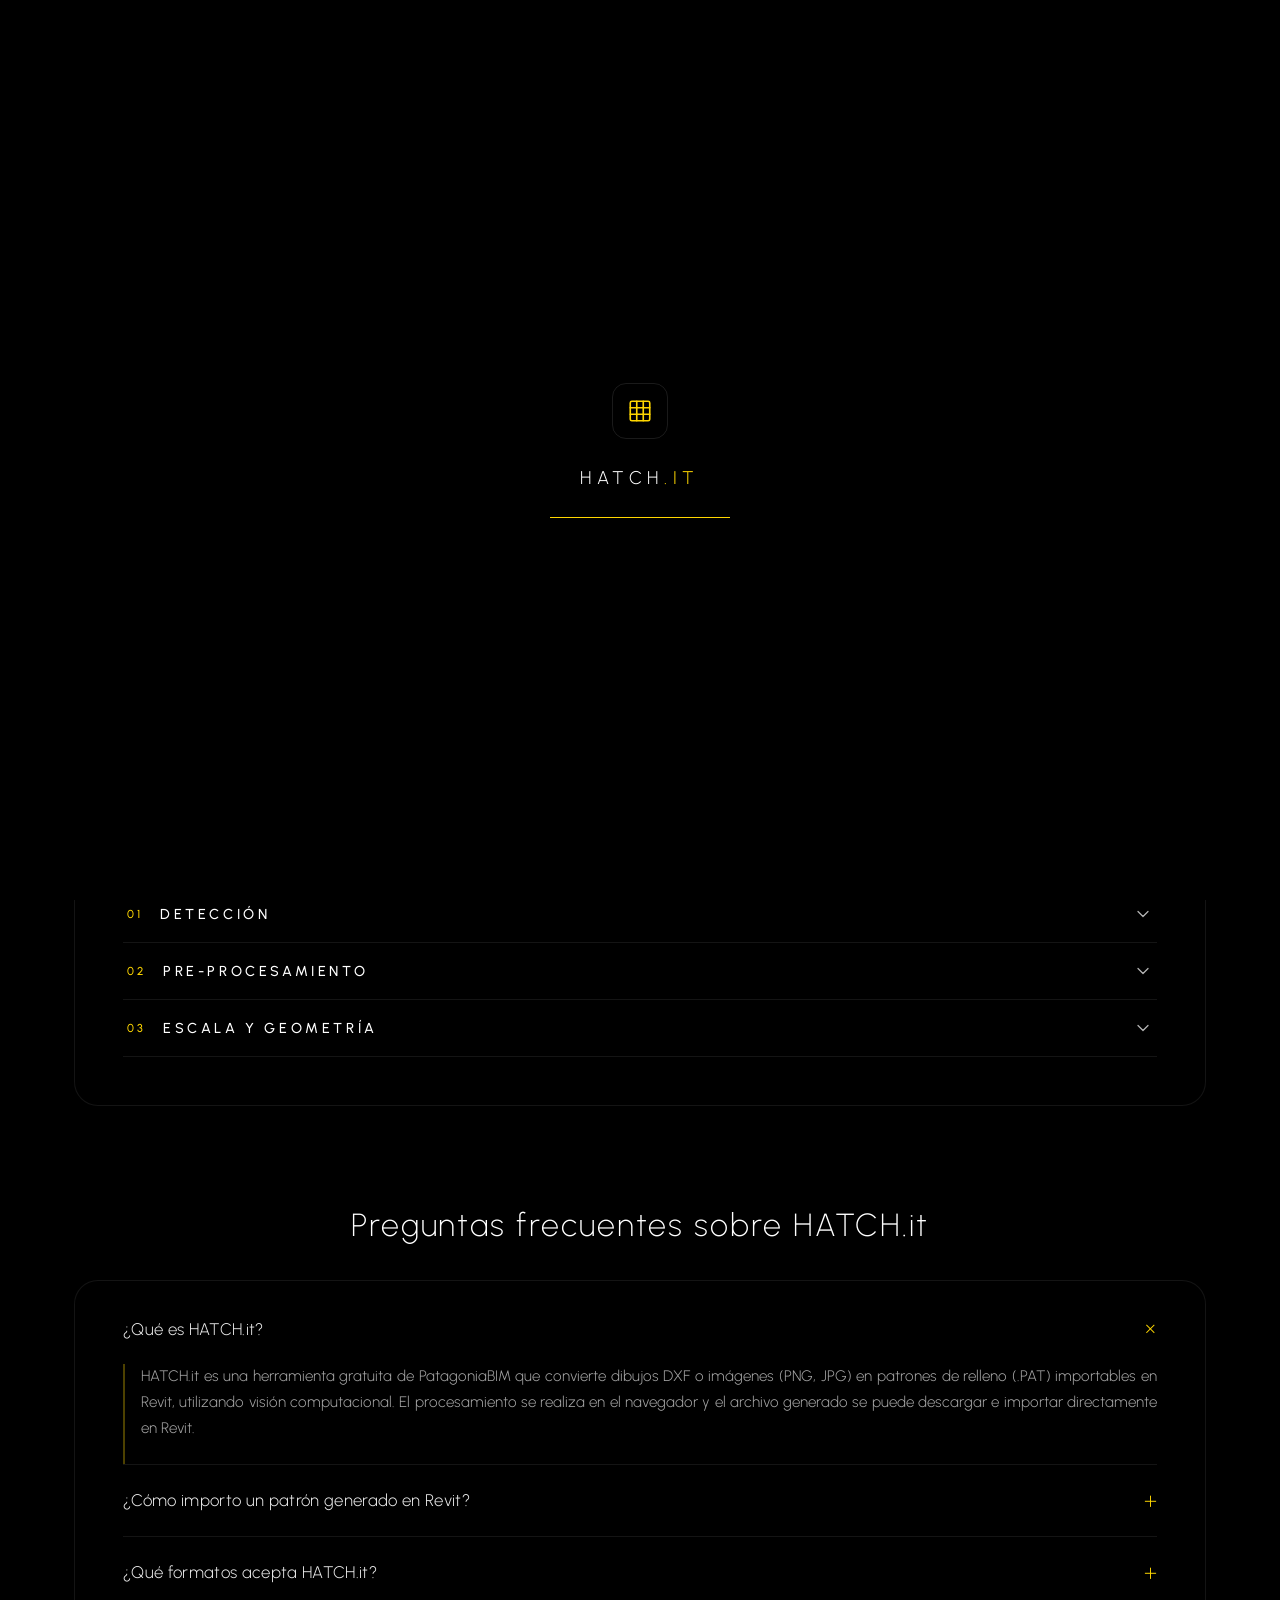
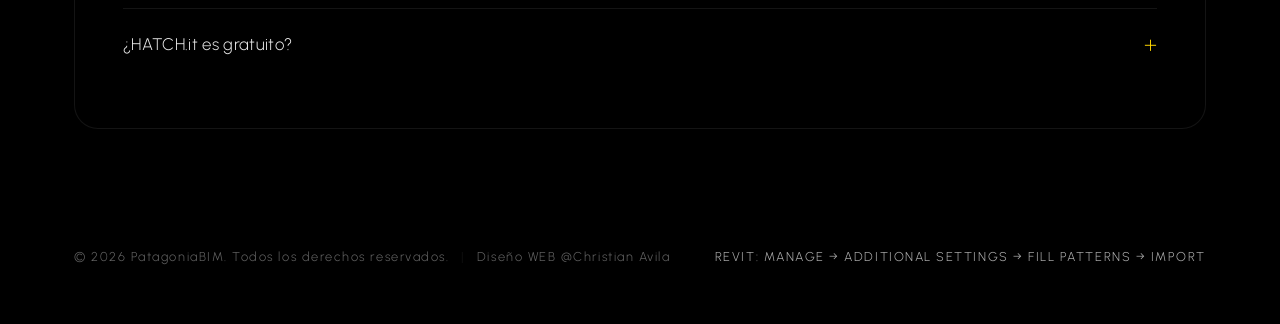
==== HatchCraftAI/web/index.html @ 04c30a89 "feat(web): restore initial black loader mask and add header close button to patagoniabim.cl" ====
<!DOCTYPE html>
<html lang="es">
<head>
    <meta charset="UTF-8">
    <meta name="viewport" content="width=device-width, initial-scale=1.0">
    <title>HATCH.it — Patrones de relleno para Revit</title>
    <meta name="description" content="Convierte imágenes y DXF en patrones de relleno (.PAT) para Revit. HATCH.it by PatagoniaBIM.">
    <link rel="canonical" href="https://hatch.patagoniabim.cl/">
    <meta name="theme-color" content="#000000">
    <link rel="icon" type="image/svg+xml" href="favicon.svg">
    <meta property="og:type" content="website">
    <meta property="og:locale" content="es_CL">
    <meta property="og:site_name" content="PatagoniaBIM">
    <meta property="og:title" content="HATCH.it — Patrones de relleno para Revit">
    <meta property="og:description" content="Convierte imágenes y DXF en patrones de relleno (.PAT) para Revit. HATCH.it by PatagoniaBIM.">
    <meta property="og:url" content="https://hatch.patagoniabim.cl/">
    <meta property="og:image" content="https://www.patagoniabim.cl/og-image.png">
    <meta name="twitter:card" content="summary_large_image">
    <meta name="twitter:title" content="HATCH.it — Patrones de relleno para Revit">
    <meta name="twitter:description" content="Convierte imágenes y DXF en patrones de relleno (.PAT) para Revit. HATCH.it by PatagoniaBIM.">
    <meta name="twitter:image" content="https://www.patagoniabim.cl/og-image.png">
    <script type="application/ld+json">
    [
      {
        "@context": "https://schema.org",
        "@type": "WebApplication",
        "name": "HATCH.it",
        "url": "https://hatch.patagoniabim.cl/",
        "applicationCategory": "DesignApplication",
        "operatingSystem": "Any (navegador web)",
        "description": "Convierte imágenes y DXF en patrones de relleno (.PAT) para Revit mediante visión computacional.",
        "offers": { "@type": "Offer", "price": "0", "priceCurrency": "CLP" },
        "author": { "@type": "Organization", "@id": "https://www.patagoniabim.cl/#organization", "name": "PatagoniaBIM", "url": "https://www.patagoniabim.cl/" }
      },
      {
        "@context": "https://schema.org",
        "@type": "FAQPage",
        "mainEntity": [
          {
            "@type": "Question",
            "name": "¿Qué es HATCH.it?",
            "acceptedAnswer": {
              "@type": "Answer",
              "text": "HATCH.it es una herramienta gratuita de PatagoniaBIM que convierte dibujos DXF o imágenes (PNG, JPG) en patrones de relleno (.PAT) importables en Revit, usando visión computacional."
            }
          },
          {
            "@type": "Question",
            "name": "¿Cómo importo un patrón generado en Revit?",
            "acceptedAnswer": {
              "@type": "Answer",
              "text": "En Revit ve a Manage → Additional Settings → Fill Patterns → Import y selecciona el archivo .PAT generado por HATCH.it. El patrón quedará disponible en la lista de patrones de relleno."
            }
          },
          {
            "@type": "Question",
            "name": "¿Qué formatos acepta HATCH.it?",
            "acceptedAnswer": {
              "@type": "Answer",
              "text": "HATCH.it acepta archivos PNG, JPG y DXF de hasta 12 MB. En modo imagen puedes elegir entre 4 algoritmos de detección: Hough, LSD, FastLineDetector y Contornos."
            }
          },
          {
            "@type": "Question",
            "name": "¿HATCH.it es gratuito?",
            "acceptedAnswer": {
              "@type": "Answer",
              "text": "Sí. HATCH.it es una herramienta gratuita de PatagoniaBIM, disponible en el navegador sin instalación."
            }
          }
        ]
      }
    ]
    </script>
    <link rel="preconnect" href="https://fonts.googleapis.com">
    <link rel="preconnect" href="https://fonts.gstatic.com" crossorigin>
    <link href="https://fonts.googleapis.com/css2?family=Urbanist:ital,wght@0,100..900;1,100..900&display=swap" rel="stylesheet">
    <link rel="stylesheet" href="css/style.css?v=10">
</head>
<body>

    <svg class="sprite" xmlns="http://www.w3.org/2000/svg" aria-hidden="true">
        <defs>
            <symbol id="i-upload" viewBox="0 0 24 24" fill="none" stroke="currentColor" stroke-width="1.5" stroke-linecap="round" stroke-linejoin="round">
                <path d="M12 16V4m0 0l-4 4m4-4l4 4"/>
                <path d="M4 16v2a2 2 0 002 2h12a2 2 0 002-2v-2"/>
            </symbol>
            <symbol id="i-file" viewBox="0 0 24 24" fill="none" stroke="currentColor" stroke-width="1.5" stroke-linecap="round" stroke-linejoin="round">
                <path d="M14 2H6a2 2 0 00-2 2v16a2 2 0 002 2h12a2 2 0 002-2V8z"/>
                <path d="M14 2v6h6"/>
                <path d="M8 13h8M8 17h5"/>
            </symbol>
            <symbol id="i-image" viewBox="0 0 24 24" fill="none" stroke="currentColor" stroke-width="1.5" stroke-linecap="round" stroke-linejoin="round">
                <rect x="3" y="3" width="18" height="18" rx="2"/>
                <circle cx="8.5" cy="8.5" r="1.5"/>
                <path d="M21 15l-5-5L5 21"/>
            </symbol>
            <symbol id="i-gear" viewBox="0 0 24 24" fill="none" stroke="currentColor" stroke-width="1.5" stroke-linecap="round" stroke-linejoin="round">
                <circle cx="12" cy="12" r="3"/>
                <path d="M19.4 15a1.65 1.65 0 00.33 1.82l.06.06a2 2 0 11-2.83 2.83l-.06-.06a1.65 1.65 0 00-1.82-.33 1.65 1.65 0 00-1 1.51V21a2 2 0 11-4 0v-.09A1.65 1.65 0 009 19.4a1.65 1.65 0 00-1.82.33l-.06.06a2 2 0 11-2.83-2.83l.06-.06a1.65 1.65 0 00.33-1.82 1.65 1.65 0 00-1.51-1H3a2 2 0 110-4h.09A1.65 1.65 0 004.6 9a1.65 1.65 0 00-.33-1.82l-.06-.06a2 2 0 112.83-2.83l.06.06a1.65 1.65 0 001.82.33H9a1.65 1.65 0 001-1.51V3a2 2 0 114 0v.09a1.65 1.65 0 001 1.51 1.65 1.65 0 001.82-.33l.06-.06a2 2 0 112.83 2.83l-.06.06a1.65 1.65 0 00-.33 1.82V9a1.65 1.65 0 001.51 1H21a2 2 0 110 4h-.09a1.65 1.65 0 00-1.51 1z"/>
            </symbol>
            <symbol id="i-download" viewBox="0 0 24 24" fill="none" stroke="currentColor" stroke-width="1.5" stroke-linecap="round" stroke-linejoin="round">
                <path d="M12 4v12m0 0l-4-4m4 4l4-4"/>
                <path d="M4 20h16"/>
            </symbol>
            <symbol id="i-copy" viewBox="0 0 24 24" fill="none" stroke="currentColor" stroke-width="1.5" stroke-linecap="round" stroke-linejoin="round">
                <rect x="9" y="9" width="13" height="13" rx="2"/>
                <path d="M5 15H4a2 2 0 01-2-2V4a2 2 0 012-2h9a2 2 0 012 2v1"/>
            </symbol>
            <symbol id="i-check" viewBox="0 0 24 24" fill="none" stroke="currentColor" stroke-width="1.5" stroke-linecap="round" stroke-linejoin="round">
                <path d="M20 6L9 17l-5-5"/>
            </symbol>
            <symbol id="i-alert" viewBox="0 0 24 24" fill="none" stroke="currentColor" stroke-width="1.5" stroke-linecap="round" stroke-linejoin="round">
                <path d="M10.29 3.86L1.82 18a2 2 0 001.71 3h16.94a2 2 0 001.71-3L13.71 3.86a2 2 0 00-3.42 0z"/>
                <path d="M12 9v4m0 4h.01"/>
            </symbol>
            <symbol id="i-x" viewBox="0 0 24 24" fill="none" stroke="currentColor" stroke-width="1.5" stroke-linecap="round" stroke-linejoin="round">
                <path d="M6 18L18 6M6 6l12 12"/>
            </symbol>
            <symbol id="i-arrow" viewBox="0 0 24 24" fill="none" stroke="currentColor" stroke-width="1.5" stroke-linecap="round" stroke-linejoin="round">
                <path d="M5 12h14m0 0l-6-6m6 6l-6 6"/>
            </symbol>
            <symbol id="i-chevron" viewBox="0 0 24 24" fill="none" stroke="currentColor" stroke-width="1.5" stroke-linecap="round" stroke-linejoin="round">
                <path d="M6 9l6 6 6-6"/>
            </symbol>
            <symbol id="i-grid" viewBox="0 0 24 24" fill="none" stroke="currentColor" stroke-width="1.5" stroke-linecap="round" stroke-linejoin="round">
                <rect x="3" y="3" width="18" height="18" rx="1.5"/>
                <path d="M3 9h18M3 15h18M9 3v18M15 3v18"/>
            </symbol>
        </defs>
    </svg>

    <canvas id="grid-canvas" aria-hidden="true"></canvas>

    <div id="loader" aria-hidden="true">
        <div class="loader-inner">
            <span class="loader-mark"><svg class="icon"><use href="#i-grid"/></svg></span>
            <span class="loader-name">HATCH<span class="loader-dot">.it</span></span>
            <span class="loader-bar"><span class="loader-bar-fill" id="loader-bar-fill"></span></span>
        </div>
    </div>

    <header class="site-header">
        <a href="#top" class="logo" data-cursor>
            <span class="logo-mark"><svg class="icon"><use href="#i-grid"/></svg></span>
            <span class="logo-name">HATCH<span class="logo-dot">.it</span></span>
        </a>
        <a href="https://www.patagoniabim.cl" class="site-x" id="site-x" aria-label="Volver a PatagoniaBIM" data-cursor>
            <svg class="icon"><use href="#i-x"/></svg>
        </a>
    </header>

    <div class="lang-switch lang-switch-fixed" role="group" aria-label="Language">
        <button class="lang-btn" data-lang="es" data-cursor>ES</button>
        <span class="lang-sep"></span>
        <button class="lang-btn" data-lang="en" data-cursor>EN</button>
    </div>

    <main id="top">
        <section class="hero">
            <p class="hero-eyebrow reveal" data-i18n="hero.eyebrow">PATAGONIABIM / HERRAMIENTAS</p>
            <h1 class="hero-title reveal" data-cursor>HATCH<span class="hero-dot">.it</span></h1>
            <p class="hero-sub reveal" data-i18n="hero.subtitle">Patrones de relleno para Revit, generados desde imágenes y DXF.</p>
        </section>

        <section class="app-shell reveal">
            <div class="app-card glass">
                <div class="mode-switch" role="tablist" aria-label="Mode">
                    <button class="mode-btn is-active" data-mode="image" role="tab" data-cursor>
                        <svg class="icon"><use href="#i-image"/></svg>
                        <span data-i18n="mode.image">IMAGEN</span>
                    </button>
                    <button class="mode-btn" data-mode="dxf" role="tab" data-cursor>
                        <svg class="icon"><use href="#i-file"/></svg>
                        <span data-i18n="mode.dxf">DXF</span>
                    </button>
                </div>

                <div id="dropzone" class="dropzone" data-cursor>
                    <input type="file" id="file-input" hidden>
                    <svg class="icon dropzone-icon"><use href="#i-upload"/></svg>
                    <p class="dropzone-title" data-i18n="drop.title">Arrastra tu archivo aquí</p>
                    <p class="dropzone-sub" data-i18n="drop.sub">PNG, JPG o DXF — máx. 12 MB</p>
                    <span class="dropzone-btn" data-i18n="drop.select">SELECCIONAR ARCHIVO</span>
                    <div class="dropzone-file hidden">
                        <svg class="icon"><use href="#i-file"/></svg>
                        <span class="file-name"></span>
                        <span class="file-size"></span>
                        <img class="file-thumb hidden" alt="">
                        <button class="file-clear" aria-label="Remove file" data-cursor>
                            <svg class="icon"><use href="#i-x"/></svg>
                        </button>
                    </div>
                </div>

                <div id="controls" class="controls">
                    <div class="controls-group">
                        <button class="group-header" type="button" aria-expanded="false" data-cursor>
                            <span class="group-num">01</span>
                            <span class="group-title" data-i18n="ctl.detection">DETECCIÓN</span>
                            <svg class="icon group-chevron"><use href="#i-chevron"/></svg>
                        </button>
                        <div class="group-body">
                            <div class="field">
                                <label class="field-label" for="ctl-method" data-i18n="ctl.method">ALGORITMO</label>
                                <select id="ctl-method">
                                    <option value="hough" data-i18n="method.hough">Líneas rectas — Hough</option>
                                    <option value="lsd" data-i18n="method.lsd">Líneas precisas — LSD</option>
                                    <option value="fld" data-i18n="method.fld">FastLineDetector</option>
                                    <option value="contour" data-i18n="method.contour">Formas orgánicas — Contornos</option>
                                </select>
                            </div>
                            <div class="field" data-for-method="all">
                                <label class="field-label" for="ctl-p1" data-i18n="ctl.minlen">LONGITUD MÍN. DE LÍNEA</label>
                                <div class="slider-row">
                                    <input type="range" id="ctl-p1" min="5" max="100" step="1" value="20">
                                    <output class="slider-val" for="ctl-p1">20</output>
                                </div>
                            </div>
                            <div class="field hidden" data-for-method="hough">
                                <label class="field-label" for="ctl-p2hough" data-i18n="ctl.gap">UNIR HUECOS (GAP)</label>
                                <div class="slider-row">
                                    <input type="range" id="ctl-p2hough" min="1" max="50" step="1" value="5">
                                    <output class="slider-val" for="ctl-p2hough">5</output>
                                </div>
                            </div>
                            <div class="field hidden" data-for-method="contour">
                                <label class="field-label" for="ctl-p2cont" data-i18n="ctl.eps">SUAVIZADO DE CURVAS</label>
                                <div class="slider-row">
                                    <input type="range" id="ctl-p2cont" min="1" max="50" step="1" value="5">
                                    <output class="slider-val" for="ctl-p2cont">0.005</output>
                                </div>
                            </div>
                        </div>
                    </div>

                    <div class="controls-group">
                        <button class="group-header" type="button" aria-expanded="false" data-cursor>
                            <span class="group-num">02</span>
                            <span class="group-title" data-i18n="ctl.preprocess">PRE-PROCESAMIENTO</span>
                            <svg class="icon group-chevron"><use href="#i-chevron"/></svg>
                        </button>
                        <div class="group-body">
                            <label class="toggle">
                                <input type="checkbox" id="ctl-clahe">
                                <span class="toggle-track"><span class="toggle-thumb"></span></span>
                                <span class="toggle-label" data-i18n="ctl.clahe">CLAHE — mejorar contraste</span>
                            </label>
                            <div class="field hidden" data-depends="ctl-clahe">
                                <label class="field-label" for="ctl-claheclip" data-i18n="ctl.claheclip">INTENSIDAD CLAHE</label>
                                <div class="slider-row">
                                    <input type="range" id="ctl-claheclip" min="1" max="8" step="0.5" value="2">
                                    <output class="slider-val" for="ctl-claheclip">2.0</output>
                                </div>
                            </div>
                            <label class="toggle">
                                <input type="checkbox" id="ctl-skeleton">
                                <span class="toggle-track"><span class="toggle-thumb"></span></span>
                                <span class="toggle-label" data-i18n="ctl.skeleton">Skeleton — adelgazar trazos</span>
                            </label>
                            <label class="toggle">
                                <input type="checkbox" id="ctl-merge" checked>
                                <span class="toggle-track"><span class="toggle-thumb"></span></span>
                                <span class="toggle-label" data-i18n="ctl.merge">Unir segmentos colineales</span>
                            </label>
                            <label class="toggle">
                                <input type="checkbox" id="ctl-blackhat">
                                <span class="toggle-track"><span class="toggle-thumb"></span></span>
                                <span class="toggle-label" data-i18n="ctl.blackhat">Black-hat — trazos oscuros finos</span>
                            </label>
                            <div class="field hidden" data-depends="ctl-blackhat">
                                <label class="field-label" for="ctl-blackhatk" data-i18n="ctl.blackhatk">TAMAÑO KERNEL</label>
                                <div class="slider-row">
                                    <input type="range" id="ctl-blackhatk" min="5" max="51" step="2" value="15">
                                    <output class="slider-val" for="ctl-blackhatk">15</output>
                                </div>
                            </div>
                            <label class="toggle">
                                <input type="checkbox" id="ctl-adaptive">
                                <span class="toggle-track"><span class="toggle-thumb"></span></span>
                                <span class="toggle-label" data-i18n="ctl.adaptive">Adaptive Threshold — en vez de Canny</span>
                            </label>
                            <div class="field hidden" data-depends="ctl-adaptive">
                                <label class="field-label" for="ctl-adapblock" data-i18n="ctl.adapblock">BLOQUE ADAPTIVO</label>
                                <div class="slider-row">
                                    <input type="range" id="ctl-adapblock" min="3" max="51" step="2" value="11">
                                    <output class="slider-val" for="ctl-adapblock">11</output>
                                </div>
                            </div>
                            <div class="field hidden" data-depends="ctl-adaptive">
                                <label class="field-label" for="ctl-adapc" data-i18n="ctl.adapc">CONSTANTE C</label>
                                <div class="slider-row">
                                    <input type="range" id="ctl-adapc" min="0" max="20" step="1" value="2">
                                    <output class="slider-val" for="ctl-adapc">2</output>
                                </div>
                            </div>
                            <label class="toggle">
                                <input type="checkbox" id="ctl-autocanny" checked>
                                <span class="toggle-track"><span class="toggle-thumb"></span></span>
                                <span class="toggle-label" data-i18n="ctl.autocanny">Auto-Canny — umbrales automáticos</span>
                            </label>
                            <div class="field hidden" data-depends-not="ctl-autocanny">
                                <label class="field-label" for="ctl-cannylow" data-i18n="ctl.cannylow">CANNY LOW</label>
                                <div class="slider-row">
                                    <input type="range" id="ctl-cannylow" min="10" max="200" step="1" value="50">
                                    <output class="slider-val" for="ctl-cannylow">50</output>
                                </div>
                            </div>
                            <div class="field hidden" data-depends-not="ctl-autocanny">
                                <label class="field-label" for="ctl-cannyhigh" data-i18n="ctl.cannyhigh">CANNY HIGH</label>
                                <div class="slider-row">
                                    <input type="range" id="ctl-cannyhigh" min="50" max="300" step="1" value="150">
                                    <output class="slider-val" for="ctl-cannyhigh">150</output>
                                </div>
                            </div>
                            <div class="field">
                                <label class="field-label" for="ctl-blur" data-i18n="ctl.blur">DESENFOQUE — LIMPIAR RUIDO</label>
                                <div class="slider-row">
                                    <input type="range" id="ctl-blur" min="1" max="11" step="2" value="3">
                                    <output class="slider-val" for="ctl-blur">3</output>
                                </div>
                            </div>
                            <div class="field">
                                <label class="field-label" for="ctl-filter" data-i18n="ctl.filter">FILTRO DE RUIDO</label>
                                <select id="ctl-filter">
                                    <option value="gaussian" data-i18n="filter.gaussian">Gaussiano</option>
                                    <option value="bilateral" data-i18n="filter.bilateral">Bilateral — preserva bordes</option>
                                    <option value="none" data-i18n="filter.none">Ninguno</option>
                                </select>
                            </div>
                        </div>
                    </div>

                    <div class="controls-group">
                        <button class="group-header" type="button" aria-expanded="false" data-cursor>
                            <span class="group-num">03</span>
                            <span class="group-title" data-i18n="ctl.scale">ESCALA Y GEOMETRÍA</span>
                            <svg class="icon group-chevron"><use href="#i-chevron"/></svg>
                        </button>
                        <div class="group-body">
                            <div class="field">
                                <label class="field-label" for="ctl-tilemm" data-i18n="ctl.tilemm">ESCALA REAL DEL TILE (MM)</label>
                                <div class="slider-row">
                                    <input type="range" id="ctl-tilemm" min="1" max="500" step="1" value="100">
                                    <output class="slider-val" for="ctl-tilemm">100</output>
                                </div>
                            </div>
                            <div class="field">
                                <label class="field-label" for="ctl-maxres" data-i18n="ctl.maxres">RESOLUCIÓN DE TRABAJO (PX)</label>
                                <div class="slider-row">
                                    <input type="range" id="ctl-maxres" min="200" max="800" step="50" value="400">
                                    <output class="slider-val" for="ctl-maxres">400</output>
                                </div>
                            </div>
                            <div class="field">
                                <label class="field-label" for="ctl-offx" data-i18n="ctl.offx">OFFSET X</label>
                                <div class="slider-row">
                                    <input type="range" id="ctl-offx" min="0" max="100" step="1" value="0">
                                    <output class="slider-val" for="ctl-offx">0.00</output>
                                </div>
                            </div>
                            <div class="field">
                                <label class="field-label" for="ctl-offy" data-i18n="ctl.offy">OFFSET Y</label>
                                <div class="slider-row">
                                    <input type="range" id="ctl-offy" min="0" max="100" step="1" value="0">
                                    <output class="slider-val" for="ctl-offy">0.00</output>
                                </div>
                            </div>
                        </div>
                    </div>
                </div>


                <div id="alert-box" class="alert-box hidden">
                    <svg class="icon"><use href="#i-alert"/></svg>
                    <span class="alert-msg"></span>
                </div>

                <div id="results" class="results hidden">
                    <div class="results-top">
                        <span id="stats" class="stats"></span>
                        <div id="warnings" class="warnings"></div>
                    </div>

                    <div class="results-grid">
                        <div class="result-card">
                            <div class="result-head">
                                <span class="result-title" data-i18n="res.preview">SIMULACIÓN REVIT</span>
                                <div class="result-tags">
                                    <span class="live-indicator" data-i18n="res.live">EN VIVO</span>
                                    <span class="result-badge" data-i18n="res.tile3">3x3 TILES</span>
                                </div>
                            </div>
                            <div class="preview-wrap">
                                <img id="preview-img" alt="Revit pattern preview" class="preview-img">
                            </div>
                            <div class="preview-scale">
                                <label class="field-label" for="scale-slider" data-i18n="res.scale">ESCALA</label>
                                <div class="slider-row">
                                    <input type="range" id="scale-slider" min="1" max="100" step="1" value="10">
                                    <output class="slider-val" for="scale-slider">1.0x</output>
                                </div>
                            </div>
                        </div>
                        <div class="result-card">
                            <div class="result-head">
                                <span class="result-title" data-i18n="res.compare">COMPARATIVA</span>
                            </div>
                            <div class="compare-wrap">
                                <figure class="compare-fig">
                                    <img id="debug-img" alt="Detected lines" class="debug-img">
                                    <figcaption data-i18n="res.detected">Líneas detectadas</figcaption>
                                </figure>
                            </div>
                        </div>
                    </div>

                    <div class="result-card code-card">
                        <div class="result-head">
                            <span class="result-title" data-i18n="res.code">CÓDIGO .PAT</span>
                            <div class="result-actions">
                                <button id="copy-btn" class="ghost-btn" data-cursor>
                                    <svg class="icon"><use href="#i-copy"/></svg>
                                    <span data-i18n="res.copy">COPIAR</span>
                                </button>
                                <button id="download-btn" class="gold-btn" data-cursor>
                                    <svg class="icon"><use href="#i-download"/></svg>
                                    <span data-i18n="res.download">DESCARGAR .PAT</span>
                                </button>
                            </div>
                        </div>
                        <textarea id="pat-code" class="pat-code" readonly spellcheck="false"></textarea>
                    </div>
                </div>
            </div>
        </section>

        <section class="faq-section reveal">
            <h2 class="faq-title">Preguntas frecuentes sobre HATCH.it</h2>
            <div class="faq-card glass">
                <details class="faq-item" open>
                    <summary class="faq-question"><h3>¿Qué es HATCH.it?</h3></summary>
                    <p class="faq-answer">HATCH.it es una herramienta gratuita de PatagoniaBIM que convierte dibujos DXF o imágenes (PNG, JPG) en patrones de relleno (.PAT) importables en Revit, utilizando visión computacional. El procesamiento se realiza en el navegador y el archivo generado se puede descargar e importar directamente en Revit.</p>
                </details>
                <details class="faq-item">
                    <summary class="faq-question"><h3>¿Cómo importo un patrón generado en Revit?</h3></summary>
                    <p class="faq-answer">En Revit ve a Manage → Additional Settings → Fill Patterns → Import y selecciona el archivo .PAT generado por HATCH.it. El patrón quedará disponible en la lista de patrones de relleno del proyecto.</p>
                </details>
                <details class="faq-item">
                    <summary class="faq-question"><h3>¿Qué formatos acepta HATCH.it?</h3></summary>
                    <p class="faq-answer">HATCH.it acepta archivos PNG, JPG y DXF de hasta 12 MB. En modo imagen puedes elegir entre 4 algoritmos de detección de líneas: Hough, LSD, FastLineDetector y Contornos, con controles de pre-procesamiento como CLAHE, skeleton, black-hat y auto-Canny.</p>
                </details>
                <details class="faq-item">
                    <summary class="faq-question"><h3>¿HATCH.it es gratuito?</h3></summary>
                    <p class="faq-answer">Sí. HATCH.it es una herramienta gratuita de PatagoniaBIM, disponible en el navegador sin necesidad de instalación.</p>
                </details>
            </div>
        </section>

        <footer class="site-footer reveal">
            <div class="footer-copy">
                <span>© 2026 <a href="https://www.patagoniabim.cl/" class="footer-brand" data-cursor target="_blank" rel="noopener">PatagoniaBIM</a>. <span data-i18n="footer.rights">Todos los derechos reservados.</span></span>
                <span class="footer-sep">|</span>
                <span><span data-i18n="footer.design">Diseño WEB</span> <a href="https://www.instagram.com/renderman.cl" class="footer-designer" data-cursor target="_blank" rel="noopener">@Christian Avila</a></span>
            </div>
            <span class="footer-hint" data-i18n="footer.revit">REVIT: MANAGE → ADDITIONAL SETTINGS → FILL PATTERNS → IMPORT</span>
        </footer>
    </main>

    <script src="js/lenis.min.js"></script>
    <script src="js/main.js?v=12"></script>
</body>
</html>
---- HatchCraftAI/web/css/style.css ----
:root {
    --accent: #FFD700;
    --bg: #000000;
    --text: #ffffff;
    --text-dim: rgba(255, 255, 255, 0.7);
    --text-faint: rgba(255, 255, 255, 0.4);
    --border: rgba(255, 255, 255, 0.08);
    --border-strong: rgba(255, 255, 255, 0.15);
    --font: 'Urbanist', sans-serif;
    --ease: cubic-bezier(0.4, 0, 0.2, 1);
}

* {
    margin: 0;
    padding: 0;
    box-sizing: border-box;
}

html {
    scroll-behavior: smooth;
}

body {
    background: var(--bg);
    color: var(--text);
    font-family: var(--font);
    font-weight: 300;
    -webkit-font-smoothing: antialiased;
    min-height: 100vh;
    overflow-x: hidden;
}

::selection {
    background: var(--accent);
    color: #000;
}

::-webkit-scrollbar {
    width: 6px;
}

::-webkit-scrollbar-track {
    background: #000;
}

::-webkit-scrollbar-thumb {
    background: var(--accent);
    border-radius: 3px;
}

.sprite {
    position: absolute;
    width: 0;
    height: 0;
    overflow: hidden;
}

.icon {
    width: 20px;
    height: 20px;
    flex-shrink: 0;
}

/* ---------- Grid canvas background ---------- */
#grid-canvas {
    position: fixed;
    inset: 0;
    z-index: 0;
    pointer-events: none;
    opacity: 0.9;
}

/* ---------- Loader ---------- */
#loader {
    position: fixed;
    inset: 0;
    z-index: 300;
    background: #000000;
    display: flex;
    align-items: center;
    justify-content: center;
}

.loader-inner {
    display: flex;
    flex-direction: column;
    align-items: center;
    gap: 28px;
}

.loader-mark {
    width: 56px;
    height: 56px;
    border: 1px solid rgba(255, 255, 255, 0.1);
    border-radius: 14px;
    display: flex;
    align-items: center;
    justify-content: center;
    color: var(--accent);
    animation: loader-pulse 1.6s ease-in-out infinite;
}

.loader-mark .icon {
    width: 26px;
    height: 26px;
}

@keyframes loader-pulse {
    0%, 100% { transform: scale(0.94); opacity: 0.55; }
    50% { transform: scale(1); opacity: 1; }
}

.loader-name {
    font-size: 1.15rem;
    letter-spacing: 0.3em;
    text-transform: uppercase;
    font-weight: 300;
}

.loader-dot {
    color: var(--accent);
}

.loader-bar {
    width: 180px;
    height: 1px;
    background: rgba(255, 255, 255, 0.12);
    overflow: hidden;
}

.loader-bar-fill {
    display: block;
    width: 100%;
    height: 100%;
    background: var(--accent);
    transform: scaleX(0);
    transform-origin: left center;
}

/* ---------- Header ---------- */
.site-header {
    position: fixed;
    top: 0;
    left: 0;
    right: 0;
    z-index: 100;
    display: flex;
    align-items: center;
    justify-content: space-between;
    padding: 22px 28px;
}

.logo {
    display: flex;
    align-items: center;
    gap: 12px;
    text-decoration: none;
    color: var(--text);
}

.logo-mark {
    width: 34px;
    height: 34px;
    display: grid;
    place-items: center;
    border: 1px solid var(--border-strong);
    border-radius: 9px;
    color: var(--accent);
}

.logo-mark .icon {
    width: 18px;
    height: 18px;
}

.logo-name {
    font-size: 1.05rem;
    font-weight: 500;
    letter-spacing: 0.3em;
    text-transform: uppercase;
    margin-left: 0.3em;
}

.logo-dot {
    color: var(--accent);
}

.header-right {
    display: flex;
    align-items: center;
    gap: 18px;
}

.site-x {
    width: 44px;
    height: 44px;
    display: flex;
    align-items: center;
    justify-content: center;
    color: rgba(255, 255, 255, 0.8);
    text-decoration: none;
    transition: color 0.3s ease, transform 0.3s ease;
    border-radius: 10px;
}

.site-x .icon {
    width: 22px;
    height: 22px;
}

.site-x:hover {
    color: var(--accent);
    transform: rotate(90deg);
}

.lang-switch {
    display: flex;
    align-items: center;
    gap: 10px;
}

.lang-switch-fixed {
    position: fixed;
    bottom: 24px;
    left: 24px;
    z-index: 200;
    padding: 8px 16px;
    border-radius: 12px;
    background: rgba(255, 255, 255, 0.04);
    border: 1px solid var(--border-strong);
    backdrop-filter: blur(12px);
    -webkit-backdrop-filter: blur(12px);
}

.lang-btn {
    background: none;
    border: none;
    color: var(--text-faint);
    font-family: var(--font);
    font-size: 0.8rem;
    font-weight: 500;
    letter-spacing: 0.2em;
    cursor: pointer;
    transition: color 0.25s var(--ease);
    padding: 4px 2px;
}

.lang-btn.is-active {
    color: var(--accent);
}

.lang-sep {
    width: 1px;
    height: 14px;
    background: var(--border-strong);
}

/* ---------- Hero ---------- */
.hero {
    position: relative;
    z-index: 1;
    text-align: center;
    padding: 170px 24px 40px;
}

.hero-eyebrow {
    font-size: 0.75rem;
    font-weight: 500;
    letter-spacing: 0.45em;
    color: var(--text-dim);
    margin-bottom: 22px;
}

.hero-title {
    font-size: clamp(4rem, 13vw, 11rem);
    font-weight: 200;
    letter-spacing: 0.08em;
    line-height: 1;
    user-select: none;
}

.hero-dot {
    color: var(--accent);
}

.hero-sub {
    margin-top: 20px;
    font-size: 1.1rem;
    font-weight: 300;
    color: var(--text-dim);
    letter-spacing: 0.02em;
}

/* ---------- App shell ---------- */
.app-shell {
    position: relative;
    z-index: 1;
    max-width: 1180px;
    margin: 0 auto;
    padding: 40px 24px 80px;
}

.glass {
    background: rgba(0, 0, 0, 0.4);
    backdrop-filter: blur(20px);
    -webkit-backdrop-filter: blur(20px);
    border: 1px solid var(--border);
    border-radius: 24px;
    padding: clamp(24px, 4vw, 48px);
}

/* ---------- Mode switch ---------- */
.mode-switch {
    display: inline-flex;
    gap: 4px;
    padding: 4px;
    background: rgba(255, 255, 255, 0.04);
    border: 1px solid var(--border);
    border-radius: 12px;
    margin-bottom: 28px;
}

.mode-btn {
    display: flex;
    align-items: center;
    gap: 10px;
    padding: 10px 22px;
    background: none;
    border: none;
    border-radius: 9px;
    color: var(--text-faint);
    font-family: var(--font);
    font-size: 0.82rem;
    font-weight: 500;
    letter-spacing: 0.22em;
    cursor: pointer;
    transition: all 0.3s var(--ease);
}

.mode-btn .icon {
    width: 17px;
    height: 17px;
}

.mode-btn.is-active {
    background: var(--accent);
    color: #000;
}

/* ---------- Dropzone ---------- */
.dropzone {
    position: relative;
    display: flex;
    flex-direction: column;
    align-items: center;
    justify-content: center;
    gap: 12px;
    min-height: 240px;
    border: 1px dashed var(--border-strong);
    border-radius: 16px;
    background: rgba(255, 255, 255, 0.02);
    cursor: pointer;
    transition: border-color 0.3s var(--ease), background 0.3s var(--ease);
    text-align: center;
    padding: 32px 20px;
}

.dropzone:hover,
.dropzone.is-dragover {
    border-color: var(--accent);
    background: rgba(255, 215, 0, 0.04);
}

.dropzone-icon {
    width: 34px;
    height: 34px;
    color: var(--text-dim);
    transition: color 0.3s var(--ease);
}

.dropzone:hover .dropzone-icon {
    color: var(--accent);
}

.dropzone-title {
    font-size: 1.15rem;
    font-weight: 400;
}

.dropzone-sub {
    font-size: 0.85rem;
    color: var(--text-faint);
    letter-spacing: 0.05em;
}

.dropzone-btn {
    margin-top: 10px;
    padding: 10px 28px;
    border: 1px solid var(--border-strong);
    border-radius: 999px;
    font-size: 0.78rem;
    font-weight: 500;
    letter-spacing: 0.25em;
    color: var(--text);
    transition: all 0.3s var(--ease);
}

.dropzone:hover .dropzone-btn {
    border-color: var(--accent);
    color: var(--accent);
}

.dropzone-file {
    display: flex;
    align-items: center;
    gap: 14px;
    width: 100%;
    max-width: 560px;
    padding: 14px 18px;
    border: 1px solid var(--border);
    border-radius: 12px;
    background: rgba(255, 255, 255, 0.03);
    text-align: left;
}

.dropzone-file .icon {
    width: 22px;
    height: 22px;
    color: var(--accent);
}

.file-name {
    font-weight: 400;
    font-size: 0.95rem;
    overflow: hidden;
    text-overflow: ellipsis;
    white-space: nowrap;
    max-width: 200px;
}

.file-size {
    color: var(--text-faint);
    font-size: 0.8rem;
    white-space: nowrap;
}

.file-thumb {
    width: 44px;
    height: 44px;
    object-fit: cover;
    border-radius: 8px;
    border: 1px solid var(--border);
    margin-left: auto;
}

.file-clear {
    margin-left: 8px;
    background: none;
    border: none;
    color: var(--text-faint);
    cursor: pointer;
    padding: 6px;
    border-radius: 6px;
    transition: color 0.25s;
}

.file-clear:hover {
    color: var(--accent);
}

.dropzone.has-file {
    min-height: auto;
    border-style: solid;
}

.hidden {
    display: none !important;
}

/* ---------- Controls ---------- */
.controls {
    margin-top: 28px;
    border-top: 1px solid var(--border);
}

.controls-group {
    border-bottom: 1px solid var(--border);
}

.group-header {
    width: 100%;
    display: flex;
    align-items: center;
    gap: 16px;
    padding: 18px 4px;
    background: none;
    border: none;
    color: var(--text);
    font-family: var(--font);
    cursor: pointer;
    text-align: left;
}

.group-num {
    font-size: 0.72rem;
    font-weight: 500;
    letter-spacing: 0.3em;
    color: var(--accent);
}

.group-title {
    font-size: 0.9rem;
    font-weight: 500;
    letter-spacing: 0.25em;
    flex: 1;
}

.group-chevron {
    transition: transform 0.3s var(--ease);
    color: var(--text-dim);
}

.group-header[aria-expanded="true"] .group-chevron {
    transform: rotate(180deg);
}

.group-body {
    display: none;
    padding: 4px 4px 22px;
    animation: fade-in 0.35s var(--ease);
}

.group-header[aria-expanded="true"] + .group-body {
    display: block;
}

@keyframes fade-in {
    from { opacity: 0; transform: translateY(-6px); }
    to { opacity: 1; transform: translateY(0); }
}

.field {
    margin-bottom: 18px;
}

.field-label {
    display: block;
    font-size: 0.68rem;
    font-weight: 500;
    letter-spacing: 0.22em;
    color: var(--text-dim);
    margin-bottom: 10px;
}

.slider-row {
    display: flex;
    align-items: center;
    gap: 16px;
}

.slider-val {
    min-width: 52px;
    text-align: right;
    font-size: 0.85rem;
    color: var(--accent);
    font-weight: 400;
    letter-spacing: 0.05em;
}

input[type="range"] {
    -webkit-appearance: none;
    appearance: none;
    flex: 1;
    height: 2px;
    background: linear-gradient(to right, var(--accent) var(--fill, 50%), var(--border-strong) var(--fill, 50%));
    outline: none;
    cursor: pointer;
}

input[type="range"]::-webkit-slider-thumb {
    -webkit-appearance: none;
    appearance: none;
    width: 16px;
    height: 16px;
    border-radius: 50%;
    background: #000;
    border: 2px solid var(--accent);
    transition: transform 0.2s var(--ease);
}

input[type="range"]::-webkit-slider-thumb:hover {
    transform: scale(1.2);
}

input[type="range"]::-moz-range-thumb {
    width: 14px;
    height: 14px;
    border-radius: 50%;
    background: #000;
    border: 2px solid var(--accent);
}

select {
    width: 100%;
    padding: 12px 14px;
    background: rgba(255, 255, 255, 0.04);
    border: 1px solid var(--border-strong);
    border-radius: 10px;
    color: var(--text);
    font-family: var(--font);
    font-size: 0.92rem;
    font-weight: 300;
    appearance: none;
    color-scheme: dark;
    background-image: url("data:image/svg+xml,%3Csvg xmlns='http://www.w3.org/2000/svg' width='12' height='8' viewBox='0 0 12 8'%3E%3Cpath d='M1 1l5 5 5-5' fill='none' stroke='%23FFD700' stroke-width='1.5'/%3E%3C/svg%3E");
    background-repeat: no-repeat;
    background-position: right 14px center;
    cursor: pointer;
    outline: none;
    transition: border-color 0.25s;
}

select option {
    background: #000;
    color: var(--text);
}

select:focus {
    border-color: var(--accent);
}

/* ---------- Toggles ---------- */
.toggle {
    display: flex;
    align-items: center;
    gap: 14px;
    margin-bottom: 16px;
    cursor: pointer;
    user-select: none;
}

.toggle input {
    position: absolute;
    opacity: 0;
    pointer-events: none;
}

.toggle-track {
    width: 40px;
    height: 22px;
    border-radius: 999px;
    background: rgba(255, 255, 255, 0.1);
    border: 1px solid var(--border-strong);
    position: relative;
    transition: background 0.3s var(--ease);
    flex-shrink: 0;
}

.toggle-thumb {
    position: absolute;
    top: 2px;
    left: 2px;
    width: 16px;
    height: 16px;
    border-radius: 50%;
    background: var(--text-dim);
    transition: transform 0.3s var(--ease), background 0.3s var(--ease);
}

.toggle input:checked + .toggle-track {
    background: rgba(255, 215, 0, 0.18);
    border-color: var(--accent);
}

.toggle input:checked + .toggle-track .toggle-thumb {
    transform: translateX(18px);
    background: var(--accent);
}

.toggle-label {
    font-size: 0.92rem;
    font-weight: 300;
    letter-spacing: 0.02em;
}

/* ---------- Convert button ---------- */
.convert-btn {
    width: 100%;
    margin-top: 28px;
    display: flex;
    align-items: center;
    justify-content: center;
    gap: 14px;
    padding: 18px 24px;
    background: var(--accent);
    border: none;
    border-radius: 14px;
    color: #000;
    font-family: var(--font);
    font-size: 0.95rem;
    font-weight: 600;
    letter-spacing: 0.25em;
    cursor: pointer;
    transition: transform 0.25s var(--ease), box-shadow 0.25s var(--ease), opacity 0.3s;
}

.convert-btn:hover:not(:disabled) {
    transform: translateY(-2px);
    box-shadow: 0 12px 40px rgba(255, 215, 0, 0.25);
}

.convert-btn:disabled {
    opacity: 0.35;
    cursor: not-allowed;
}

.convert-btn.is-loading .icon {
    animation: spin 0.9s linear infinite;
}

.convert-btn.is-loading .icon use {
    opacity: 0;
}

.convert-btn.is-loading::before {
    content: "";
    width: 18px;
    height: 18px;
    border: 2px solid rgba(0, 0, 0, 0.25);
    border-top-color: #000;
    border-radius: 50%;
    animation: spin 0.9s linear infinite;
}

@keyframes spin {
    to { transform: rotate(360deg); }
}

/* ---------- Alert ---------- */
.alert-box {
    margin-top: 20px;
    display: flex;
    align-items: flex-start;
    gap: 12px;
    padding: 16px 18px;
    border: 1px solid rgba(255, 90, 90, 0.35);
    border-radius: 12px;
    background: rgba(255, 90, 90, 0.07);
    color: #ffb3b3;
    font-size: 0.92rem;
    animation: fade-in 0.3s var(--ease);
}

.alert-box .icon {
    color: #ff6b6b;
    margin-top: 1px;
}

/* ---------- Results ---------- */
.results {
    margin-top: 32px;
    animation: fade-in 0.5s var(--ease);
}

.stats {
    display: block;
    font-size: 0.8rem;
    color: var(--text-dim);
    letter-spacing: 0.04em;
    line-height: 1.7;
    margin-bottom: 10px;
}

.warnings {
    display: flex;
    flex-direction: column;
    gap: 6px;
    margin-bottom: 16px;
}

.warning-item {
    font-size: 0.8rem;
    color: var(--accent);
    letter-spacing: 0.04em;
}

.results-grid {
    display: grid;
    grid-template-columns: 1fr 1fr;
    gap: 18px;
}

@media (max-width: 860px) {
    .results-grid {
        grid-template-columns: 1fr;
    }
}

.result-card {
    border: 1px solid var(--border);
    border-radius: 14px;
    padding: 20px;
    background: rgba(255, 255, 255, 0.02);
}

.result-head {
    display: flex;
    align-items: center;
    justify-content: space-between;
    gap: 12px;
    margin-bottom: 16px;
}

.result-title {
    font-size: 0.72rem;
    font-weight: 500;
    letter-spacing: 0.25em;
    color: var(--text-dim);
}

.result-badge {
    font-size: 0.62rem;
    font-weight: 500;
    letter-spacing: 0.2em;
    color: var(--accent);
    border: 1px solid rgba(255, 215, 0, 0.4);
    border-radius: 999px;
    padding: 4px 12px;
}

.result-tags {
    display: flex;
    align-items: center;
    gap: 8px;
}

.live-indicator {
    display: inline-flex;
    align-items: center;
    gap: 6px;
    font-size: 0.62rem;
    font-weight: 600;
    letter-spacing: 0.18em;
    color: var(--accent);
    padding: 3px 9px;
    border-radius: 999px;
    background: rgba(255, 215, 0, 0.08);
    border: 1px solid rgba(255, 215, 0, 0.28);
    text-transform: uppercase;
}

.live-indicator::before {
    content: "";
    width: 6px;
    height: 6px;
    border-radius: 50%;
    background: var(--accent);
    box-shadow: 0 0 8px var(--accent);
    animation: live-pulse 2s cubic-bezier(0.4, 0, 0.6, 1) infinite;
}

@keyframes live-pulse {
    0%, 100% { opacity: 1; transform: scale(1); }
    50% { opacity: 0.35; transform: scale(0.8); }
}

.results.is-updating .preview-img,
.results.is-updating .debug-img {
    opacity: 0.68;
    transition: opacity 0.15s ease;
}

.results.is-updating .stats {
    opacity: 0.65;
    transition: opacity 0.15s ease;
}

.preview-wrap {
    overflow: hidden;
    border-radius: 10px;
    background: rgba(0, 0, 0, 0.35);
    border: 1px solid var(--border);
    display: grid;
    place-items: center;
    height: 360px;
}

.preview-img {
    max-width: 100%;
    max-height: 100%;
    display: block;
    transform-origin: center;
    transition: transform 0.15s linear;
}

.preview-scale {
    margin-top: 18px;
}

.compare-wrap {
    display: grid;
    place-items: center;
    height: 360px;
}

.compare-fig {
    width: 100%;
    height: 100%;
    display: flex;
    flex-direction: column;
    align-items: center;
    justify-content: center;
    gap: 10px;
    text-align: center;
}

.debug-img {
    max-width: 100%;
    max-height: 100%;
    object-fit: contain;
    border-radius: 10px;
    border: 1px solid var(--border);
    background: rgba(0, 0, 0, 0.35);
    display: block;
    margin: 0 auto;
}

.compare-fig figcaption {
    margin-top: 10px;
    font-size: 0.78rem;
    color: var(--text-faint);
    letter-spacing: 0.12em;
}

.code-card {
    margin-top: 18px;
}

.result-actions {
    display: flex;
    gap: 10px;
}

.ghost-btn,
.gold-btn {
    display: flex;
    align-items: center;
    gap: 8px;
    padding: 9px 18px;
    border-radius: 999px;
    font-family: var(--font);
    font-size: 0.7rem;
    font-weight: 600;
    letter-spacing: 0.2em;
    cursor: pointer;
    transition: all 0.25s var(--ease);
}

.ghost-btn {
    background: none;
    border: 1px solid var(--border-strong);
    color: var(--text);
}

.ghost-btn:hover {
    border-color: var(--accent);
    color: var(--accent);
}

.gold-btn {
    background: var(--accent);
    border: 1px solid var(--accent);
    color: #000;
}

.gold-btn:hover {
    box-shadow: 0 8px 28px rgba(255, 215, 0, 0.25);
    transform: translateY(-1px);
}

.ghost-btn .icon,
.gold-btn .icon {
    width: 15px;
    height: 15px;
}

.pat-code {
    width: 100%;
    height: 260px;
    resize: vertical;
    background: rgba(0, 0, 0, 0.45);
    border: 1px solid var(--border);
    border-radius: 10px;
    color: #d8d8d8;
    font-family: 'Consolas', 'Menlo', monospace;
    font-size: 0.8rem;
    line-height: 1.55;
    padding: 16px;
    outline: none;
}

/* ---------- Footer ---------- */
.site-footer {
    position: relative;
    z-index: 1;
    max-width: 1180px;
    margin: 0 auto;
    padding: 40px 24px 60px;
    display: flex;
    flex-wrap: wrap;
    gap: 12px 24px;
    align-items: center;
    justify-content: space-between;
    font-size: 0.8rem;
    color: var(--text-faint);
    letter-spacing: 0.12em;
}

.footer-hint {
    color: var(--text-dim);
}

/* ---------- Reveals ---------- */
.reveal {
    opacity: 1;
    transform: none;
}

/* ---------- Reduced motion ---------- */
@media (prefers-reduced-motion: reduce) {
    *, *::before, *::after {
        animation-duration: 0.01ms !important;
        animation-iteration-count: 1 !important;
        transition-duration: 0.01ms !important;
    }

    .reveal {
        opacity: 1;
        transform: none;
    }
}
/* ---------- FAQ / SEO ---------- */
.faq-section {
    position: relative;
    z-index: 1;
    max-width: 1180px;
    width: 100%;
    margin: 0 auto;
    padding: 20px 24px 80px;
}

.faq-title {
    font-size: clamp(1.4rem, 3vw, 2rem);
    font-weight: 200;
    letter-spacing: 0.06em;
    text-align: center;
    margin-bottom: 36px;
}

.faq-card {
    padding: 12px clamp(24px, 4vw, 48px) clamp(24px, 4vw, 48px);
}

.faq-item {
    border-bottom: 1px solid rgba(255, 255, 255, 0.08);
}

.faq-item:last-child {
    border-bottom: none;
}

.faq-question {
    cursor: pointer;
    list-style: none;
    padding: 22px 0;
    display: flex;
    align-items: center;
    justify-content: space-between;
    gap: 16px;
}

.faq-question::-webkit-details-marker {
    display: none;
}

.faq-question h3 {
    font-size: 1.05rem;
    font-weight: 300;
    letter-spacing: 0.02em;
    color: rgba(255, 255, 255, 0.92);
    margin: 0;
}

.faq-question::after {
    content: "+";
    font-size: 1.4rem;
    font-weight: 200;
    color: var(--accent, #FFD700);
    transition: transform 0.35s var(--ease, cubic-bezier(0.16, 1, 0.3, 1));
    flex-shrink: 0;
}

.faq-item[open] .faq-question::after {
    transform: rotate(45deg);
}

.faq-answer {
    font-weight: 300;
    font-size: 0.95rem;
    line-height: 1.7;
    color: rgba(255, 255, 255, 0.65);
    text-align: justify;
    padding: 0 0 22px;
    border-left: 2px solid rgba(255, 215, 0, 0.3);
    padding-left: 16px;
}
.site-footer a,
.footer-brand,
.footer-designer {
    color: inherit;
    text-decoration: none;
    transition: color 0.3s ease;
}

.site-footer a:hover,
.footer-brand:hover,
.footer-designer:hover {
    color: var(--accent, #FFD700);
}

.footer-copy {
    display: flex;
    flex-wrap: wrap;
    align-items: center;
    gap: 8px;
}

.footer-sep {
    color: var(--border);
    margin: 0 4px;
}
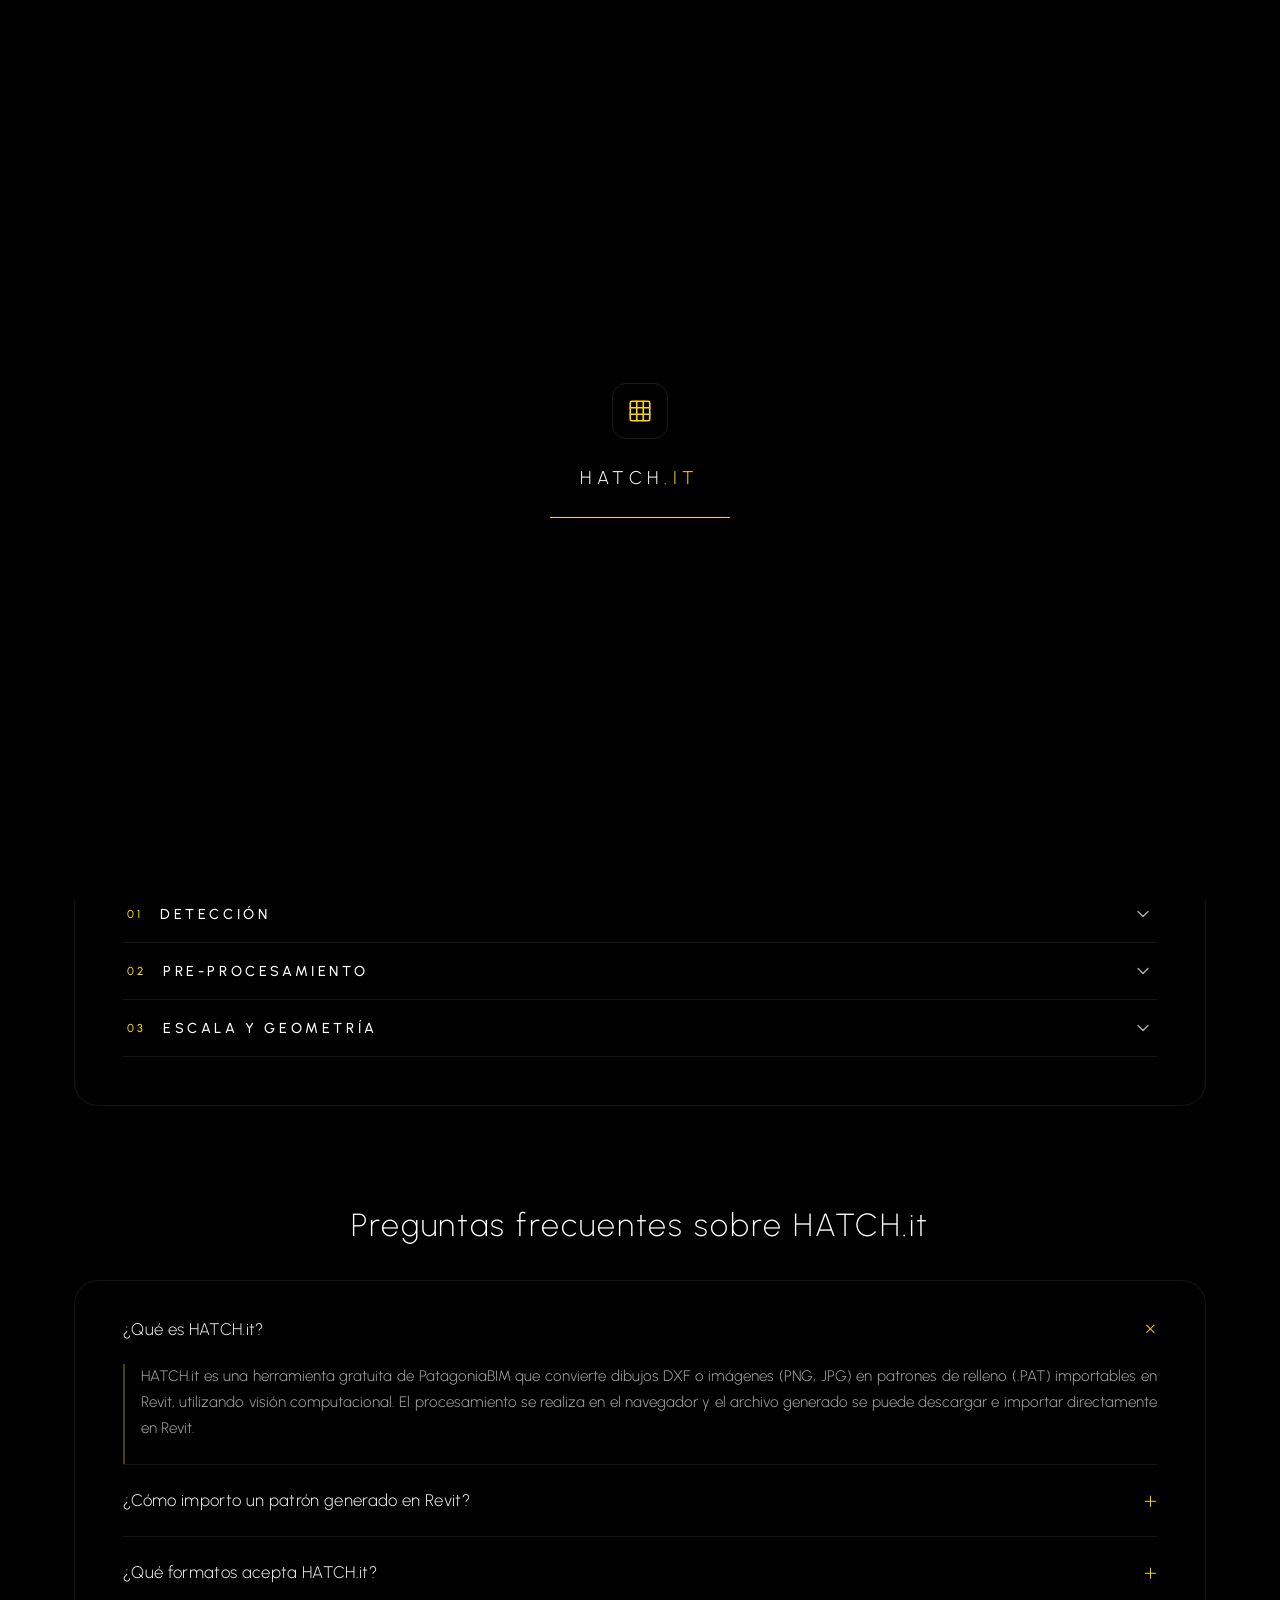
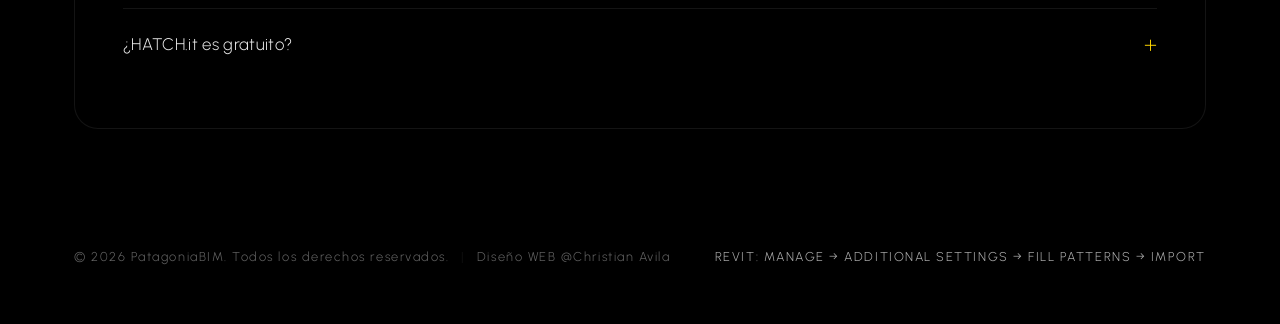
==== commit ff51b3b1: "feat(ui): swap preview/compare cards, unify 1:1 aspect ratio, remove scale slider" ====
--- a/HatchCraftAI/web/index.html
+++ b/HatchCraftAI/web/index.html
@@ -75,7 +75,7 @@
     <link rel="preconnect" href="https://fonts.googleapis.com">
     <link rel="preconnect" href="https://fonts.gstatic.com" crossorigin>
     <link href="https://fonts.googleapis.com/css2?family=Urbanist:ital,wght@0,100..900;1,100..900&display=swap" rel="stylesheet">
-    <link rel="stylesheet" href="css/style.css?v=10">
+    <link rel="stylesheet" href="css/style.css?v=11">
 </head>
 <body>
 
@@ -385,6 +385,17 @@
                     <div class="results-grid">
                         <div class="result-card">
                             <div class="result-head">
+                                <span class="result-title" data-i18n="res.compare">COMPARATIVA</span>
+                                <div class="result-tags">
+                                    <span class="result-badge" data-i18n="res.detected">LÍNEAS DETECTADAS</span>
+                                </div>
+                            </div>
+                            <div class="compare-wrap">
+                                <img id="debug-img" alt="Detected lines" class="debug-img">
+                            </div>
+                        </div>
+                        <div class="result-card">
+                            <div class="result-head">
                                 <span class="result-title" data-i18n="res.preview">SIMULACIÓN REVIT</span>
                                 <div class="result-tags">
                                     <span class="live-indicator" data-i18n="res.live">EN VIVO</span>
@@ -393,24 +404,6 @@
                             </div>
                             <div class="preview-wrap">
                                 <img id="preview-img" alt="Revit pattern preview" class="preview-img">
-                            </div>
-                            <div class="preview-scale">
-                                <label class="field-label" for="scale-slider" data-i18n="res.scale">ESCALA</label>
-                                <div class="slider-row">
-                                    <input type="range" id="scale-slider" min="1" max="100" step="1" value="10">
-                                    <output class="slider-val" for="scale-slider">1.0x</output>
-                                </div>
-                            </div>
-                        </div>
-                        <div class="result-card">
-                            <div class="result-head">
-                                <span class="result-title" data-i18n="res.compare">COMPARATIVA</span>
-                            </div>
-                            <div class="compare-wrap">
-                                <figure class="compare-fig">
-                                    <img id="debug-img" alt="Detected lines" class="debug-img">
-                                    <figcaption data-i18n="res.detected">Líneas detectadas</figcaption>
-                                </figure>
                             </div>
                         </div>
                     </div>
@@ -468,6 +461,6 @@
     </main>
 
     <script src="js/lenis.min.js"></script>
-    <script src="js/main.js?v=12"></script>
+    <script src="js/main.js?v=16"></script>
 </body>
 </html>
--- a/HatchCraftAI/web/css/style.css
+++ b/HatchCraftAI/web/css/style.css
@@ -809,6 +809,7 @@
     justify-content: space-between;
     gap: 12px;
     margin-bottom: 16px;
+    min-height: 28px;
 }
 
 .result-title {
@@ -875,61 +876,26 @@
     transition: opacity 0.15s ease;
 }
 
-.preview-wrap {
+.preview-wrap,
+.compare-wrap {
+    width: 100%;
+    aspect-ratio: 1 / 1;
     overflow: hidden;
     border-radius: 10px;
     background: rgba(0, 0, 0, 0.35);
     border: 1px solid var(--border);
-    display: grid;
-    place-items: center;
-    height: 360px;
-}
-
-.preview-img {
-    max-width: 100%;
-    max-height: 100%;
-    display: block;
-    transform-origin: center;
-    transition: transform 0.15s linear;
-}
-
-.preview-scale {
-    margin-top: 18px;
-}
-
-.compare-wrap {
-    display: grid;
-    place-items: center;
-    height: 360px;
-}
-
-.compare-fig {
+    display: flex;
+    align-items: center;
+    justify-content: center;
+    position: relative;
+}
+
+.preview-img,
+.debug-img {
     width: 100%;
     height: 100%;
-    display: flex;
-    flex-direction: column;
-    align-items: center;
-    justify-content: center;
-    gap: 10px;
-    text-align: center;
-}
-
-.debug-img {
-    max-width: 100%;
-    max-height: 100%;
     object-fit: contain;
-    border-radius: 10px;
-    border: 1px solid var(--border);
-    background: rgba(0, 0, 0, 0.35);
     display: block;
-    margin: 0 auto;
-}
-
-.compare-fig figcaption {
-    margin-top: 10px;
-    font-size: 0.78rem;
-    color: var(--text-faint);
-    letter-spacing: 0.12em;
 }
 
 .code-card {
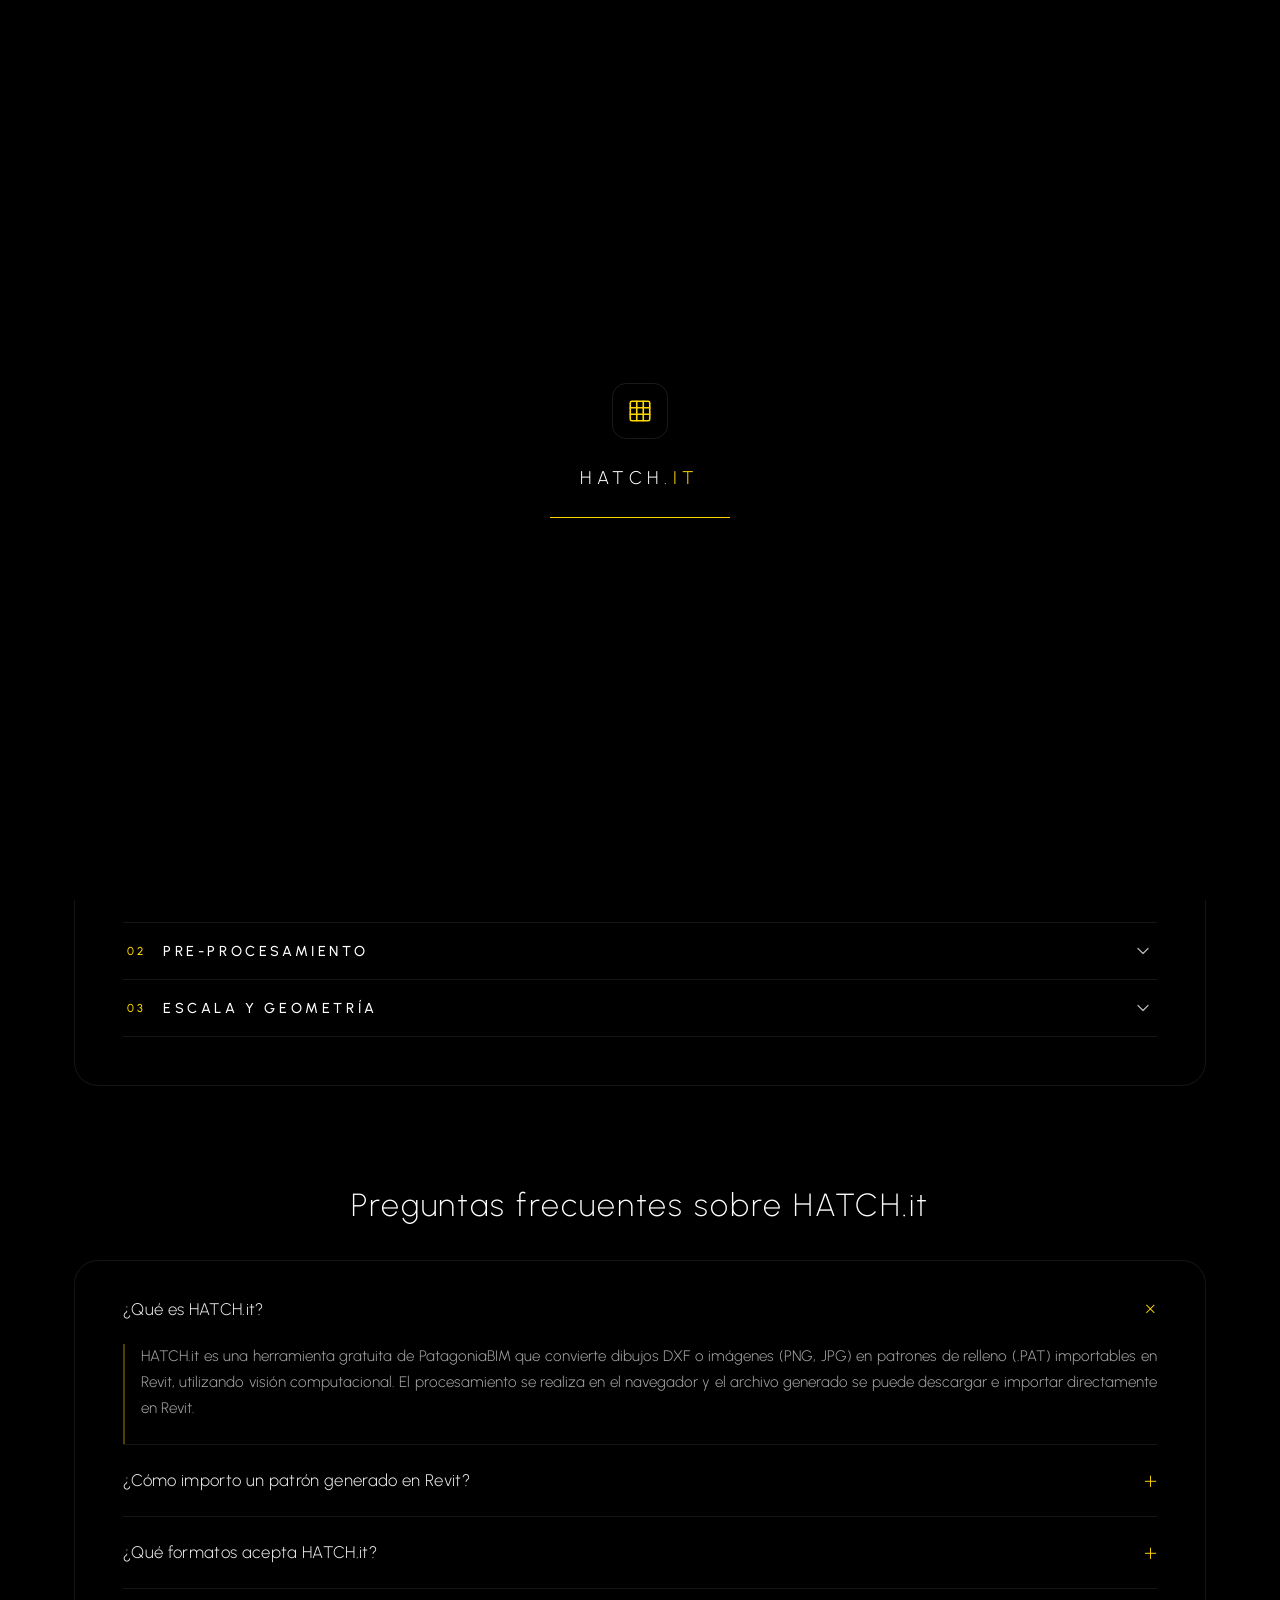
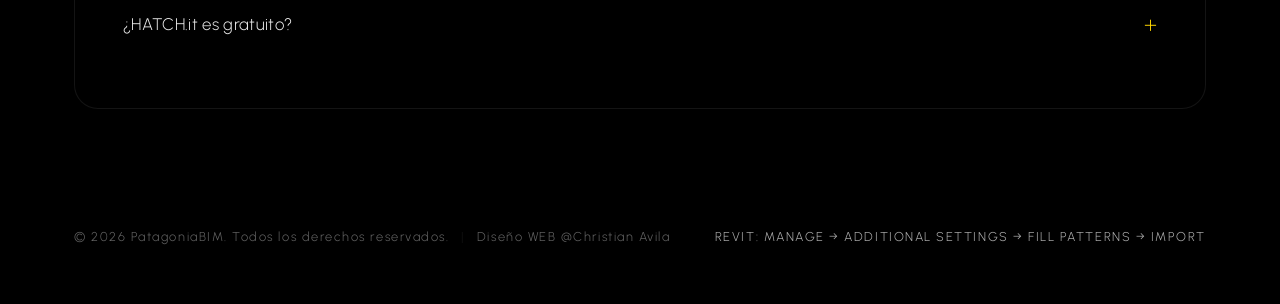
==== commit 4737ddfe: "feat: implement HatchCraftAI application for generating Revit PAT files from DXF and images" ====
--- a/HatchCraftAI/web/index.html
+++ b/HatchCraftAI/web/index.html
@@ -1,10 +1,12 @@
 <!DOCTYPE html>
 <html lang="es">
+
 <head>
     <meta charset="UTF-8">
     <meta name="viewport" content="width=device-width, initial-scale=1.0">
     <title>HATCH.it — Patrones de relleno para Revit</title>
-    <meta name="description" content="Convierte imágenes y DXF en patrones de relleno (.PAT) para Revit. HATCH.it by PatagoniaBIM.">
+    <meta name="description"
+        content="Convierte imágenes y DXF en patrones de relleno (.PAT) para Revit. HATCH.it by PatagoniaBIM.">
     <link rel="canonical" href="https://hatch.patagoniabim.cl/">
     <meta name="theme-color" content="#000000">
     <link rel="icon" type="image/svg+xml" href="favicon.svg">
@@ -12,12 +14,14 @@
     <meta property="og:locale" content="es_CL">
     <meta property="og:site_name" content="PatagoniaBIM">
     <meta property="og:title" content="HATCH.it — Patrones de relleno para Revit">
-    <meta property="og:description" content="Convierte imágenes y DXF en patrones de relleno (.PAT) para Revit. HATCH.it by PatagoniaBIM.">
+    <meta property="og:description"
+        content="Convierte imágenes y DXF en patrones de relleno (.PAT) para Revit. HATCH.it by PatagoniaBIM.">
     <meta property="og:url" content="https://hatch.patagoniabim.cl/">
     <meta property="og:image" content="https://www.patagoniabim.cl/og-image.png">
     <meta name="twitter:card" content="summary_large_image">
     <meta name="twitter:title" content="HATCH.it — Patrones de relleno para Revit">
-    <meta name="twitter:description" content="Convierte imágenes y DXF en patrones de relleno (.PAT) para Revit. HATCH.it by PatagoniaBIM.">
+    <meta name="twitter:description"
+        content="Convierte imágenes y DXF en patrones de relleno (.PAT) para Revit. HATCH.it by PatagoniaBIM.">
     <meta name="twitter:image" content="https://www.patagoniabim.cl/og-image.png">
     <script type="application/ld+json">
     [
@@ -57,7 +61,7 @@
             "name": "¿Qué formatos acepta HATCH.it?",
             "acceptedAnswer": {
               "@type": "Answer",
-              "text": "HATCH.it acepta archivos PNG, JPG y DXF de hasta 12 MB. En modo imagen puedes elegir entre 4 algoritmos de detección: Hough, LSD, FastLineDetector y Contornos."
+              "text": "HATCH.it acepta archivos PNG, JPG y DXF de hasta 12 MB. En modo imagen puedes elegir entre 3 algoritmos de detección: Hough, LSD y Contornos."
             }
           },
           {
@@ -74,58 +78,97 @@
     </script>
     <link rel="preconnect" href="https://fonts.googleapis.com">
     <link rel="preconnect" href="https://fonts.gstatic.com" crossorigin>
-    <link href="https://fonts.googleapis.com/css2?family=Urbanist:ital,wght@0,100..900;1,100..900&display=swap" rel="stylesheet">
-    <link rel="stylesheet" href="css/style.css?v=11">
+    <link href="https://fonts.googleapis.com/css2?family=Urbanist:ital,wght@0,100..900;1,100..900&display=swap"
+        rel="stylesheet">
+    <link rel="stylesheet" href="css/style.css?v=21">
 </head>
+
 <body>
 
     <svg class="sprite" xmlns="http://www.w3.org/2000/svg" aria-hidden="true">
         <defs>
-            <symbol id="i-upload" viewBox="0 0 24 24" fill="none" stroke="currentColor" stroke-width="1.5" stroke-linecap="round" stroke-linejoin="round">
-                <path d="M12 16V4m0 0l-4 4m4-4l4 4"/>
-                <path d="M4 16v2a2 2 0 002 2h12a2 2 0 002-2v-2"/>
-            </symbol>
-            <symbol id="i-file" viewBox="0 0 24 24" fill="none" stroke="currentColor" stroke-width="1.5" stroke-linecap="round" stroke-linejoin="round">
-                <path d="M14 2H6a2 2 0 00-2 2v16a2 2 0 002 2h12a2 2 0 002-2V8z"/>
-                <path d="M14 2v6h6"/>
-                <path d="M8 13h8M8 17h5"/>
-            </symbol>
-            <symbol id="i-image" viewBox="0 0 24 24" fill="none" stroke="currentColor" stroke-width="1.5" stroke-linecap="round" stroke-linejoin="round">
-                <rect x="3" y="3" width="18" height="18" rx="2"/>
-                <circle cx="8.5" cy="8.5" r="1.5"/>
-                <path d="M21 15l-5-5L5 21"/>
-            </symbol>
-            <symbol id="i-gear" viewBox="0 0 24 24" fill="none" stroke="currentColor" stroke-width="1.5" stroke-linecap="round" stroke-linejoin="round">
-                <circle cx="12" cy="12" r="3"/>
-                <path d="M19.4 15a1.65 1.65 0 00.33 1.82l.06.06a2 2 0 11-2.83 2.83l-.06-.06a1.65 1.65 0 00-1.82-.33 1.65 1.65 0 00-1 1.51V21a2 2 0 11-4 0v-.09A1.65 1.65 0 009 19.4a1.65 1.65 0 00-1.82.33l-.06.06a2 2 0 11-2.83-2.83l.06-.06a1.65 1.65 0 00.33-1.82 1.65 1.65 0 00-1.51-1H3a2 2 0 110-4h.09A1.65 1.65 0 004.6 9a1.65 1.65 0 00-.33-1.82l-.06-.06a2 2 0 112.83-2.83l.06.06a1.65 1.65 0 001.82.33H9a1.65 1.65 0 001-1.51V3a2 2 0 114 0v.09a1.65 1.65 0 001 1.51 1.65 1.65 0 001.82-.33l.06-.06a2 2 0 112.83 2.83l-.06.06a1.65 1.65 0 00-.33 1.82V9a1.65 1.65 0 001.51 1H21a2 2 0 110 4h-.09a1.65 1.65 0 00-1.51 1z"/>
-            </symbol>
-            <symbol id="i-download" viewBox="0 0 24 24" fill="none" stroke="currentColor" stroke-width="1.5" stroke-linecap="round" stroke-linejoin="round">
-                <path d="M12 4v12m0 0l-4-4m4 4l4-4"/>
-                <path d="M4 20h16"/>
-            </symbol>
-            <symbol id="i-copy" viewBox="0 0 24 24" fill="none" stroke="currentColor" stroke-width="1.5" stroke-linecap="round" stroke-linejoin="round">
-                <rect x="9" y="9" width="13" height="13" rx="2"/>
-                <path d="M5 15H4a2 2 0 01-2-2V4a2 2 0 012-2h9a2 2 0 012 2v1"/>
-            </symbol>
-            <symbol id="i-check" viewBox="0 0 24 24" fill="none" stroke="currentColor" stroke-width="1.5" stroke-linecap="round" stroke-linejoin="round">
-                <path d="M20 6L9 17l-5-5"/>
-            </symbol>
-            <symbol id="i-alert" viewBox="0 0 24 24" fill="none" stroke="currentColor" stroke-width="1.5" stroke-linecap="round" stroke-linejoin="round">
-                <path d="M10.29 3.86L1.82 18a2 2 0 001.71 3h16.94a2 2 0 001.71-3L13.71 3.86a2 2 0 00-3.42 0z"/>
-                <path d="M12 9v4m0 4h.01"/>
-            </symbol>
-            <symbol id="i-x" viewBox="0 0 24 24" fill="none" stroke="currentColor" stroke-width="1.5" stroke-linecap="round" stroke-linejoin="round">
-                <path d="M6 18L18 6M6 6l12 12"/>
-            </symbol>
-            <symbol id="i-arrow" viewBox="0 0 24 24" fill="none" stroke="currentColor" stroke-width="1.5" stroke-linecap="round" stroke-linejoin="round">
-                <path d="M5 12h14m0 0l-6-6m6 6l-6 6"/>
-            </symbol>
-            <symbol id="i-chevron" viewBox="0 0 24 24" fill="none" stroke="currentColor" stroke-width="1.5" stroke-linecap="round" stroke-linejoin="round">
-                <path d="M6 9l6 6 6-6"/>
-            </symbol>
-            <symbol id="i-grid" viewBox="0 0 24 24" fill="none" stroke="currentColor" stroke-width="1.5" stroke-linecap="round" stroke-linejoin="round">
-                <rect x="3" y="3" width="18" height="18" rx="1.5"/>
-                <path d="M3 9h18M3 15h18M9 3v18M15 3v18"/>
+            <symbol id="i-upload" viewBox="0 0 24 24" fill="none" stroke="currentColor" stroke-width="1.5"
+                stroke-linecap="round" stroke-linejoin="round">
+                <path d="M12 16V4m0 0l-4 4m4-4l4 4" />
+                <path d="M4 16v2a2 2 0 002 2h12a2 2 0 002-2v-2" />
+            </symbol>
+            <symbol id="i-file" viewBox="0 0 24 24" fill="none" stroke="currentColor" stroke-width="1.5"
+                stroke-linecap="round" stroke-linejoin="round">
+                <path d="M14 2H6a2 2 0 00-2 2v16a2 2 0 002 2h12a2 2 0 002-2V8z" />
+                <path d="M14 2v6h6" />
+                <path d="M8 13h8M8 17h5" />
+            </symbol>
+            <symbol id="i-image" viewBox="0 0 24 24" fill="none" stroke="currentColor" stroke-width="1.5"
+                stroke-linecap="round" stroke-linejoin="round">
+                <rect x="3" y="3" width="18" height="18" rx="2" />
+                <circle cx="8.5" cy="8.5" r="1.5" />
+                <path d="M21 15l-5-5L5 21" />
+            </symbol>
+            <symbol id="i-gear" viewBox="0 0 24 24" fill="none" stroke="currentColor" stroke-width="1.5"
+                stroke-linecap="round" stroke-linejoin="round">
+                <circle cx="12" cy="12" r="3" />
+                <path
+                    d="M19.4 15a1.65 1.65 0 00.33 1.82l.06.06a2 2 0 11-2.83 2.83l-.06-.06a1.65 1.65 0 00-1.82-.33 1.65 1.65 0 00-1 1.51V21a2 2 0 11-4 0v-.09A1.65 1.65 0 009 19.4a1.65 1.65 0 00-1.82.33l-.06.06a2 2 0 11-2.83-2.83l.06-.06a1.65 1.65 0 00.33-1.82 1.65 1.65 0 00-1.51-1H3a2 2 0 110-4h.09A1.65 1.65 0 004.6 9a1.65 1.65 0 00-.33-1.82l-.06-.06a2 2 0 112.83-2.83l.06.06a1.65 1.65 0 001.82.33H9a1.65 1.65 0 001-1.51V3a2 2 0 114 0v.09a1.65 1.65 0 001 1.51 1.65 1.65 0 001.82-.33l.06-.06a2 2 0 112.83 2.83l-.06.06a1.65 1.65 0 00-.33 1.82V9a1.65 1.65 0 001.51 1H21a2 2 0 110 4h-.09a1.65 1.65 0 00-1.51 1z" />
+            </symbol>
+            <symbol id="i-download" viewBox="0 0 24 24" fill="none" stroke="currentColor" stroke-width="1.5"
+                stroke-linecap="round" stroke-linejoin="round">
+                <path d="M12 4v12m0 0l-4-4m4 4l4-4" />
+                <path d="M4 20h16" />
+            </symbol>
+            <symbol id="i-copy" viewBox="0 0 24 24" fill="none" stroke="currentColor" stroke-width="1.5"
+                stroke-linecap="round" stroke-linejoin="round">
+                <rect x="9" y="9" width="13" height="13" rx="2" />
+                <path d="M5 15H4a2 2 0 01-2-2V4a2 2 0 012-2h9a2 2 0 012 2v1" />
+            </symbol>
+            <symbol id="i-check" viewBox="0 0 24 24" fill="none" stroke="currentColor" stroke-width="1.5"
+                stroke-linecap="round" stroke-linejoin="round">
+                <path d="M20 6L9 17l-5-5" />
+            </symbol>
+            <symbol id="i-alert" viewBox="0 0 24 24" fill="none" stroke="currentColor" stroke-width="1.5"
+                stroke-linecap="round" stroke-linejoin="round">
+                <path d="M10.29 3.86L1.82 18a2 2 0 001.71 3h16.94a2 2 0 001.71-3L13.71 3.86a2 2 0 00-3.42 0z" />
+                <path d="M12 9v4m0 4h.01" />
+            </symbol>
+            <symbol id="i-x" viewBox="0 0 24 24" fill="none" stroke="currentColor" stroke-width="1.5"
+                stroke-linecap="round" stroke-linejoin="round">
+                <path d="M6 18L18 6M6 6l12 12" />
+            </symbol>
+            <symbol id="i-arrow" viewBox="0 0 24 24" fill="none" stroke="currentColor" stroke-width="1.5"
+                stroke-linecap="round" stroke-linejoin="round">
+                <path d="M5 12h14m0 0l-6-6m6 6l-6 6" />
+            </symbol>
+            <symbol id="i-chevron" viewBox="0 0 24 24" fill="none" stroke="currentColor" stroke-width="1.5"
+                stroke-linecap="round" stroke-linejoin="round">
+                <path d="M6 9l6 6 6-6" />
+            </symbol>
+            <symbol id="i-grid" viewBox="0 0 24 24" fill="none" stroke="currentColor" stroke-width="1.5"
+                stroke-linecap="round" stroke-linejoin="round">
+                <rect x="3" y="3" width="18" height="18" rx="1.5" />
+                <path d="M3 9h18M3 15h18M9 3v18M15 3v18" />
+            </symbol>
+            <symbol id="i-edit" viewBox="0 0 24 24" fill="none" stroke="currentColor" stroke-width="1.5"
+                stroke-linecap="round" stroke-linejoin="round">
+                <path d="M12 20h9" />
+                <path d="M16.5 3.5a2.1 2.1 0 0 1 3 3L7 19l-4 1 1-4Z" />
+            </symbol>
+            <symbol id="i-scissors" viewBox="0 0 24 24" fill="none" stroke="currentColor" stroke-width="1.5"
+                stroke-linecap="round" stroke-linejoin="round">
+                <circle cx="6" cy="6" r="3" />
+                <circle cx="6" cy="18" r="3" />
+                <line x1="20" y1="4" x2="8.12" y2="15.88" />
+                <line x1="14.47" y1="14.48" x2="20" y2="20" />
+                <line x1="8.12" y1="8.12" x2="12" y2="12" />
+            </symbol>
+            <symbol id="i-undo" viewBox="0 0 24 24" fill="none" stroke="currentColor" stroke-width="1.5"
+                stroke-linecap="round" stroke-linejoin="round">
+                <path d="M3 7v6h6" />
+                <path d="M21 17a9 9 0 00-9-9 9 9 0 00-6 2.3L3 13" />
+            </symbol>
+            <symbol id="i-refresh" viewBox="0 0 24 24" fill="none" stroke="currentColor" stroke-width="1.5"
+                stroke-linecap="round" stroke-linejoin="round">
+                <path d="M23 4v6h-6" />
+                <path d="M1 20v-6h6" />
+                <path d="M3.51 9a9 9 0 0 1 14.85-3.36L23 10M1 14l4.64 4.36A9 9 0 0 0 20.49 15" />
             </symbol>
         </defs>
     </svg>
@@ -134,7 +177,9 @@
 
     <div id="loader" aria-hidden="true">
         <div class="loader-inner">
-            <span class="loader-mark"><svg class="icon"><use href="#i-grid"/></svg></span>
+            <span class="loader-mark"><svg class="icon">
+                    <use href="#i-grid" />
+                </svg></span>
             <span class="loader-name">HATCH<span class="loader-dot">.it</span></span>
             <span class="loader-bar"><span class="loader-bar-fill" id="loader-bar-fill"></span></span>
         </div>
@@ -142,11 +187,15 @@
 
     <header class="site-header">
         <a href="#top" class="logo" data-cursor>
-            <span class="logo-mark"><svg class="icon"><use href="#i-grid"/></svg></span>
+            <span class="logo-mark"><svg class="icon">
+                    <use href="#i-grid" />
+                </svg></span>
             <span class="logo-name">HATCH<span class="logo-dot">.it</span></span>
         </a>
         <a href="https://www.patagoniabim.cl" class="site-x" id="site-x" aria-label="Volver a PatagoniaBIM" data-cursor>
-            <svg class="icon"><use href="#i-x"/></svg>
+            <svg class="icon">
+                <use href="#i-x" />
+            </svg>
         </a>
     </header>
 
@@ -160,37 +209,91 @@
         <section class="hero">
             <p class="hero-eyebrow reveal" data-i18n="hero.eyebrow">PATAGONIABIM / HERRAMIENTAS</p>
             <h1 class="hero-title reveal" data-cursor>HATCH<span class="hero-dot">.it</span></h1>
-            <p class="hero-sub reveal" data-i18n="hero.subtitle">Patrones de relleno para Revit, generados desde imágenes y DXF.</p>
+            <p class="hero-sub reveal" data-i18n="hero.subtitle">Patrones de relleno para Revit, generados desde
+                imágenes y DXF.</p>
         </section>
 
         <section class="app-shell reveal">
             <div class="app-card glass">
-                <div class="mode-switch" role="tablist" aria-label="Mode">
-                    <button class="mode-btn is-active" data-mode="image" role="tab" data-cursor>
-                        <svg class="icon"><use href="#i-image"/></svg>
-                        <span data-i18n="mode.image">IMAGEN</span>
-                    </button>
-                    <button class="mode-btn" data-mode="dxf" role="tab" data-cursor>
-                        <svg class="icon"><use href="#i-file"/></svg>
-                        <span data-i18n="mode.dxf">DXF</span>
-                    </button>
-                </div>
-
                 <div id="dropzone" class="dropzone" data-cursor>
-                    <input type="file" id="file-input" hidden>
-                    <svg class="icon dropzone-icon"><use href="#i-upload"/></svg>
+                    <input type="file" id="file-input" accept=".png,.jpg,.jpeg,.dxf" hidden>
                     <p class="dropzone-title" data-i18n="drop.title">Arrastra tu archivo aquí</p>
                     <p class="dropzone-sub" data-i18n="drop.sub">PNG, JPG o DXF — máx. 12 MB</p>
-                    <span class="dropzone-btn" data-i18n="drop.select">SELECCIONAR ARCHIVO</span>
+                    <span class="dropzone-plus" aria-label="Seleccionar archivo" title="Seleccionar archivo">
+                        <svg class="plus-icon" viewBox="0 0 24 24" fill="none" stroke="currentColor" stroke-width="2.5" stroke-linecap="round">
+                            <line x1="12" y1="5" x2="12" y2="19"></line>
+                            <line x1="5" y1="12" x2="19" y2="12"></line>
+                        </svg>
+                    </span>
                     <div class="dropzone-file hidden">
-                        <svg class="icon"><use href="#i-file"/></svg>
+                        <svg class="icon">
+                            <use href="#i-file" />
+                        </svg>
                         <span class="file-name"></span>
                         <span class="file-size"></span>
                         <img class="file-thumb hidden" alt="">
                         <button class="file-clear" aria-label="Remove file" data-cursor>
-                            <svg class="icon"><use href="#i-x"/></svg>
+                            <svg class="icon">
+                                <use href="#i-x" />
+                            </svg>
                         </button>
                     </div>
+                </div>
+
+                <div id="draw-panel" class="draw-panel hidden">
+                    <div class="draw-toolbar">
+                        <label class="toggle">
+                            <input type="checkbox" id="draw-snap-grid" checked>
+                            <span class="toggle-track"><span class="toggle-thumb"></span></span>
+                            <span class="toggle-label" data-i18n="draw.snapgrid">Snap a rejilla</span>
+                        </label>
+                        <label class="toggle">
+                            <input type="checkbox" id="draw-snap-ortho" checked>
+                            <span class="toggle-track"><span class="toggle-thumb"></span></span>
+                            <span class="toggle-label" data-i18n="draw.snaportho">Ortogonal / 45°</span>
+                        </label>
+                        <label class="toggle">
+                            <input type="checkbox" id="draw-snap-points" checked>
+                            <span class="toggle-track"><span class="toggle-thumb"></span></span>
+                            <span class="toggle-label" data-i18n="draw.snappoints">Snap a puntos</span>
+                        </label>
+                        <button id="draw-undo" class="draw-btn" type="button" data-cursor>
+                            <span data-i18n="draw.undo">DESHACER</span>
+                        </button>
+                        <button id="draw-clear" class="draw-btn" type="button" data-cursor>
+                            <span data-i18n="draw.clear">LIMPIAR</span>
+                        </button>
+                    </div>
+                    <div class="field draw-tile-field">
+                        <label class="field-label" for="draw-tilemm" data-i18n="draw.tilemm">TAMAÑO DEL TILE
+                            (MM)</label>
+                        <input type="number" id="draw-tilemm" min="1" max="10000" step="1" value="100">
+                    </div>
+                    <canvas id="draw-canvas" data-cursor></canvas>
+                    <p class="draw-hint" data-i18n="draw.hint">Click-click: dibuja líneas dentro del tile. El patrón se
+                        genera en vivo.</p>
+                </div>
+
+                <div class="pattern-type-group">
+                    <div class="pattern-type-header">
+                        <div class="pattern-type-brand">
+                            <span class="group-num">00</span>
+                            <span class="group-title" data-i18n="ctl.patterntype_title">PATRÓN DE RELLENO</span>
+                        </div>
+                        <div class="pattern-type-options">
+                            <label class="circular-check" data-cursor>
+                                <input type="radio" name="patterntype" value="MODEL" checked>
+                                <span class="check-circle"></span>
+                                <span class="check-label" data-i18n="pat.model_short">MODELO</span>
+                            </label>
+                            <label class="circular-check" data-cursor>
+                                <input type="radio" name="patterntype" value="DRAFTING">
+                                <span class="check-circle"></span>
+                                <span class="check-label" data-i18n="pat.drafting_short">DISEÑO</span>
+                            </label>
+                        </div>
+                    </div>
+                    <input type="hidden" id="ctl-patterntype" value="MODEL">
                 </div>
 
                 <div id="controls" class="controls">
@@ -198,7 +301,9 @@
                         <button class="group-header" type="button" aria-expanded="false" data-cursor>
                             <span class="group-num">01</span>
                             <span class="group-title" data-i18n="ctl.detection">DETECCIÓN</span>
-                            <svg class="icon group-chevron"><use href="#i-chevron"/></svg>
+                            <svg class="icon group-chevron">
+                                <use href="#i-chevron" />
+                            </svg>
                         </button>
                         <div class="group-body">
                             <div class="field">
@@ -206,26 +311,29 @@
                                 <select id="ctl-method">
                                     <option value="hough" data-i18n="method.hough">Líneas rectas — Hough</option>
                                     <option value="lsd" data-i18n="method.lsd">Líneas precisas — LSD</option>
-                                    <option value="fld" data-i18n="method.fld">FastLineDetector</option>
-                                    <option value="contour" data-i18n="method.contour">Formas orgánicas — Contornos</option>
+                                    <option value="contour" data-i18n="method.contour">Formas orgánicas — Contornos
+                                    </option>
                                 </select>
                             </div>
                             <div class="field" data-for-method="all">
-                                <label class="field-label" for="ctl-p1" data-i18n="ctl.minlen">LONGITUD MÍN. DE LÍNEA</label>
+                                <label class="field-label" for="ctl-p1" data-i18n="ctl.minlen">LONGITUD MÍN. DE
+                                    LÍNEA</label>
                                 <div class="slider-row">
                                     <input type="range" id="ctl-p1" min="5" max="100" step="1" value="20">
                                     <output class="slider-val" for="ctl-p1">20</output>
                                 </div>
                             </div>
                             <div class="field hidden" data-for-method="hough">
-                                <label class="field-label" for="ctl-p2hough" data-i18n="ctl.gap">UNIR HUECOS (GAP)</label>
+                                <label class="field-label" for="ctl-p2hough" data-i18n="ctl.gap">UNIR HUECOS
+                                    (GAP)</label>
                                 <div class="slider-row">
                                     <input type="range" id="ctl-p2hough" min="1" max="50" step="1" value="5">
                                     <output class="slider-val" for="ctl-p2hough">5</output>
                                 </div>
                             </div>
                             <div class="field hidden" data-for-method="contour">
-                                <label class="field-label" for="ctl-p2cont" data-i18n="ctl.eps">SUAVIZADO DE CURVAS</label>
+                                <label class="field-label" for="ctl-p2cont" data-i18n="ctl.eps">SUAVIZADO DE
+                                    CURVAS</label>
                                 <div class="slider-row">
                                     <input type="range" id="ctl-p2cont" min="1" max="50" step="1" value="5">
                                     <output class="slider-val" for="ctl-p2cont">0.005</output>
@@ -238,7 +346,9 @@
                         <button class="group-header" type="button" aria-expanded="false" data-cursor>
                             <span class="group-num">02</span>
                             <span class="group-title" data-i18n="ctl.preprocess">PRE-PROCESAMIENTO</span>
-                            <svg class="icon group-chevron"><use href="#i-chevron"/></svg>
+                            <svg class="icon group-chevron">
+                                <use href="#i-chevron" />
+                            </svg>
                         </button>
                         <div class="group-body">
                             <label class="toggle">
@@ -247,7 +357,8 @@
                                 <span class="toggle-label" data-i18n="ctl.clahe">CLAHE — mejorar contraste</span>
                             </label>
                             <div class="field hidden" data-depends="ctl-clahe">
-                                <label class="field-label" for="ctl-claheclip" data-i18n="ctl.claheclip">INTENSIDAD CLAHE</label>
+                                <label class="field-label" for="ctl-claheclip" data-i18n="ctl.claheclip">INTENSIDAD
+                                    CLAHE</label>
                                 <div class="slider-row">
                                     <input type="range" id="ctl-claheclip" min="1" max="8" step="0.5" value="2">
                                     <output class="slider-val" for="ctl-claheclip">2.0</output>
@@ -266,10 +377,12 @@
                             <label class="toggle">
                                 <input type="checkbox" id="ctl-blackhat">
                                 <span class="toggle-track"><span class="toggle-thumb"></span></span>
-                                <span class="toggle-label" data-i18n="ctl.blackhat">Black-hat — trazos oscuros finos</span>
+                                <span class="toggle-label" data-i18n="ctl.blackhat">Black-hat — trazos oscuros
+                                    finos</span>
                             </label>
                             <div class="field hidden" data-depends="ctl-blackhat">
-                                <label class="field-label" for="ctl-blackhatk" data-i18n="ctl.blackhatk">TAMAÑO KERNEL</label>
+                                <label class="field-label" for="ctl-blackhatk" data-i18n="ctl.blackhatk">TAMAÑO
+                                    KERNEL</label>
                                 <div class="slider-row">
                                     <input type="range" id="ctl-blackhatk" min="5" max="51" step="2" value="15">
                                     <output class="slider-val" for="ctl-blackhatk">15</output>
@@ -278,10 +391,12 @@
                             <label class="toggle">
                                 <input type="checkbox" id="ctl-adaptive">
                                 <span class="toggle-track"><span class="toggle-thumb"></span></span>
-                                <span class="toggle-label" data-i18n="ctl.adaptive">Adaptive Threshold — en vez de Canny</span>
+                                <span class="toggle-label" data-i18n="ctl.adaptive">Adaptive Threshold — en vez de
+                                    Canny</span>
                             </label>
                             <div class="field hidden" data-depends="ctl-adaptive">
-                                <label class="field-label" for="ctl-adapblock" data-i18n="ctl.adapblock">BLOQUE ADAPTIVO</label>
+                                <label class="field-label" for="ctl-adapblock" data-i18n="ctl.adapblock">BLOQUE
+                                    ADAPTIVO</label>
                                 <div class="slider-row">
                                     <input type="range" id="ctl-adapblock" min="3" max="51" step="2" value="11">
                                     <output class="slider-val" for="ctl-adapblock">11</output>
@@ -297,7 +412,8 @@
                             <label class="toggle">
                                 <input type="checkbox" id="ctl-autocanny" checked>
                                 <span class="toggle-track"><span class="toggle-thumb"></span></span>
-                                <span class="toggle-label" data-i18n="ctl.autocanny">Auto-Canny — umbrales automáticos</span>
+                                <span class="toggle-label" data-i18n="ctl.autocanny">Auto-Canny — umbrales
+                                    automáticos</span>
                             </label>
                             <div class="field hidden" data-depends-not="ctl-autocanny">
                                 <label class="field-label" for="ctl-cannylow" data-i18n="ctl.cannylow">CANNY LOW</label>
@@ -307,24 +423,28 @@
                                 </div>
                             </div>
                             <div class="field hidden" data-depends-not="ctl-autocanny">
-                                <label class="field-label" for="ctl-cannyhigh" data-i18n="ctl.cannyhigh">CANNY HIGH</label>
+                                <label class="field-label" for="ctl-cannyhigh" data-i18n="ctl.cannyhigh">CANNY
+                                    HIGH</label>
                                 <div class="slider-row">
                                     <input type="range" id="ctl-cannyhigh" min="50" max="300" step="1" value="150">
                                     <output class="slider-val" for="ctl-cannyhigh">150</output>
                                 </div>
                             </div>
                             <div class="field">
-                                <label class="field-label" for="ctl-blur" data-i18n="ctl.blur">DESENFOQUE — LIMPIAR RUIDO</label>
+                                <label class="field-label" for="ctl-blur" data-i18n="ctl.blur">DESENFOQUE — LIMPIAR
+                                    RUIDO</label>
                                 <div class="slider-row">
                                     <input type="range" id="ctl-blur" min="1" max="11" step="2" value="3">
                                     <output class="slider-val" for="ctl-blur">3</output>
                                 </div>
                             </div>
                             <div class="field">
-                                <label class="field-label" for="ctl-filter" data-i18n="ctl.filter">FILTRO DE RUIDO</label>
+                                <label class="field-label" for="ctl-filter" data-i18n="ctl.filter">FILTRO DE
+                                    RUIDO</label>
                                 <select id="ctl-filter">
                                     <option value="gaussian" data-i18n="filter.gaussian">Gaussiano</option>
-                                    <option value="bilateral" data-i18n="filter.bilateral">Bilateral — preserva bordes</option>
+                                    <option value="bilateral" data-i18n="filter.bilateral">Bilateral — preserva bordes
+                                    </option>
                                     <option value="none" data-i18n="filter.none">Ninguno</option>
                                 </select>
                             </div>
@@ -335,18 +455,22 @@
                         <button class="group-header" type="button" aria-expanded="false" data-cursor>
                             <span class="group-num">03</span>
                             <span class="group-title" data-i18n="ctl.scale">ESCALA Y GEOMETRÍA</span>
-                            <svg class="icon group-chevron"><use href="#i-chevron"/></svg>
+                            <svg class="icon group-chevron">
+                                <use href="#i-chevron" />
+                            </svg>
                         </button>
                         <div class="group-body">
                             <div class="field">
-                                <label class="field-label" for="ctl-tilemm" data-i18n="ctl.tilemm">ESCALA REAL DEL TILE (MM)</label>
+                                <label class="field-label" for="ctl-tilemm" data-i18n="ctl.tilemm">ESCALA REAL DEL TILE
+                                    (MM)</label>
                                 <div class="slider-row">
                                     <input type="range" id="ctl-tilemm" min="1" max="500" step="1" value="100">
                                     <output class="slider-val" for="ctl-tilemm">100</output>
                                 </div>
                             </div>
                             <div class="field">
-                                <label class="field-label" for="ctl-maxres" data-i18n="ctl.maxres">RESOLUCIÓN DE TRABAJO (PX)</label>
+                                <label class="field-label" for="ctl-maxres" data-i18n="ctl.maxres">RESOLUCIÓN DE TRABAJO
+                                    (PX)</label>
                                 <div class="slider-row">
                                     <input type="range" id="ctl-maxres" min="200" max="800" step="50" value="400">
                                     <output class="slider-val" for="ctl-maxres">400</output>
@@ -372,7 +496,9 @@
 
 
                 <div id="alert-box" class="alert-box hidden">
-                    <svg class="icon"><use href="#i-alert"/></svg>
+                    <svg class="icon">
+                        <use href="#i-alert" />
+                    </svg>
                     <span class="alert-msg"></span>
                 </div>
 
@@ -383,47 +509,76 @@
                     </div>
 
                     <div class="results-grid">
-                        <div class="result-card">
-                            <div class="result-head">
-                                <span class="result-title" data-i18n="res.compare">COMPARATIVA</span>
-                                <div class="result-tags">
-                                    <span class="result-badge" data-i18n="res.detected">LÍNEAS DETECTADAS</span>
+                        <div class="result-card compare-card">
+                            <div class="result-head cad-result-head">
+                                <span class="result-title" data-i18n="res.detected">LÍNEAS DETECTADAS</span>
+                                <div class="cad-toolbar" id="cad-toolbar">
+                                    <div class="cad-tools">
+                                        <button type="button" class="cad-btn is-active" id="cad-tool-trim"
+                                            data-tool="trim" title="Trim / Extend" data-cursor>
+                                            <span>EX/TR</span>
+                                        </button>
+                                        <button type="button" class="cad-btn" id="cad-tool-draw" data-tool="draw"
+                                            title="Trazar línea" data-cursor>
+                                            <span>LINEA</span>
+                                        </button>
+                                        <button type="button" class="cad-btn" id="cad-tool-del" data-tool="delete"
+                                            title="Borrar línea" data-cursor>
+                                            <span>DEL</span>
+                                        </button>
+                                    </div>
+                                    <div class="cad-aux">
+                                        <button type="button" class="cad-btn cad-btn-ghost cad-btn-icon" id="cad-undo"
+                                            title="Deshacer" data-cursor>
+                                            <svg class="icon">
+                                                <use href="#i-undo" />
+                                            </svg>
+                                        </button>
+                                        <button type="button" class="cad-btn cad-btn-ghost cad-btn-icon" id="cad-reset"
+                                            title="Restablecer original" data-cursor>
+                                            <svg class="icon">
+                                                <use href="#i-refresh" />
+                                            </svg>
+                                        </button>
+                                    </div>
                                 </div>
                             </div>
                             <div class="compare-wrap">
                                 <img id="debug-img" alt="Detected lines" class="debug-img">
+                                <canvas id="cad-canvas" class="cad-canvas"></canvas>
+                            </div>
+                            <div class="cad-hint-bar" id="cad-hint" data-i18n="cad.hint.trim">
+                                Límite infinito: clic en una línea para fijar el LÍMITE. Clic en otra para cortar (Trim)
+                                o alargar (Extend). Clic en vacío para deseleccionar.
                             </div>
                         </div>
                         <div class="result-card">
                             <div class="result-head">
-                                <span class="result-title" data-i18n="res.preview">SIMULACIÓN REVIT</span>
+                                <span class="result-title" data-i18n="res.preview">SIMULACIÓN</span>
                                 <div class="result-tags">
-                                    <span class="live-indicator" data-i18n="res.live">EN VIVO</span>
                                     <span class="result-badge" data-i18n="res.tile3">3x3 TILES</span>
                                 </div>
                             </div>
                             <div class="preview-wrap">
                                 <img id="preview-img" alt="Revit pattern preview" class="preview-img">
                             </div>
-                        </div>
-                    </div>
-
-                    <div class="result-card code-card">
-                        <div class="result-head">
-                            <span class="result-title" data-i18n="res.code">CÓDIGO .PAT</span>
-                            <div class="result-actions">
-                                <button id="copy-btn" class="ghost-btn" data-cursor>
-                                    <svg class="icon"><use href="#i-copy"/></svg>
-                                    <span data-i18n="res.copy">COPIAR</span>
-                                </button>
+                            <div class="sim-actions-bar">
                                 <button id="download-btn" class="gold-btn" data-cursor>
-                                    <svg class="icon"><use href="#i-download"/></svg>
+                                    <svg class="icon">
+                                        <use href="#i-download" />
+                                    </svg>
                                     <span data-i18n="res.download">DESCARGAR .PAT</span>
                                 </button>
+                                <button id="download-dxf-btn" class="gold-btn" data-cursor>
+                                    <svg class="icon">
+                                        <use href="#i-download" />
+                                    </svg>
+                                    <span data-i18n="res.downloaddxf">DESCARGAR .DXF</span>
+                                </button>
                             </div>
                         </div>
-                        <textarea id="pat-code" class="pat-code" readonly spellcheck="false"></textarea>
-                    </div>
+                    </div>
+                    <textarea id="pat-code" class="hidden" aria-hidden="true" style="display:none;"></textarea>
                 </div>
             </div>
         </section>
@@ -431,36 +586,57 @@
         <section class="faq-section reveal">
             <h2 class="faq-title">Preguntas frecuentes sobre HATCH.it</h2>
             <div class="faq-card glass">
-                <details class="faq-item" open>
-                    <summary class="faq-question"><h3>¿Qué es HATCH.it?</h3></summary>
-                    <p class="faq-answer">HATCH.it es una herramienta gratuita de PatagoniaBIM que convierte dibujos DXF o imágenes (PNG, JPG) en patrones de relleno (.PAT) importables en Revit, utilizando visión computacional. El procesamiento se realiza en el navegador y el archivo generado se puede descargar e importar directamente en Revit.</p>
+                <details class="faq-item" name="faq-accordion" open>
+                    <summary class="faq-question">
+                        <h3>¿Qué es HATCH.it?</h3>
+                    </summary>
+                    <p class="faq-answer">HATCH.it es una herramienta gratuita de PatagoniaBIM que convierte dibujos DXF
+                        o imágenes (PNG, JPG) en patrones de relleno (.PAT) importables en Revit, utilizando visión
+                        computacional. El procesamiento se realiza en el navegador y el archivo generado se puede
+                        descargar e importar directamente en Revit.</p>
                 </details>
-                <details class="faq-item">
-                    <summary class="faq-question"><h3>¿Cómo importo un patrón generado en Revit?</h3></summary>
-                    <p class="faq-answer">En Revit ve a Manage → Additional Settings → Fill Patterns → Import y selecciona el archivo .PAT generado por HATCH.it. El patrón quedará disponible en la lista de patrones de relleno del proyecto.</p>
+                <details class="faq-item" name="faq-accordion">
+                    <summary class="faq-question">
+                        <h3>¿Cómo importo un patrón generado en Revit?</h3>
+                    </summary>
+                    <p class="faq-answer">En Revit ve a Manage → Additional Settings → Fill Patterns → Import y
+                        selecciona el archivo .PAT generado por HATCH.it. El patrón quedará disponible en la lista de
+                        patrones de relleno del proyecto.</p>
                 </details>
-                <details class="faq-item">
-                    <summary class="faq-question"><h3>¿Qué formatos acepta HATCH.it?</h3></summary>
-                    <p class="faq-answer">HATCH.it acepta archivos PNG, JPG y DXF de hasta 12 MB. En modo imagen puedes elegir entre 4 algoritmos de detección de líneas: Hough, LSD, FastLineDetector y Contornos, con controles de pre-procesamiento como CLAHE, skeleton, black-hat y auto-Canny.</p>
+                <details class="faq-item" name="faq-accordion">
+                    <summary class="faq-question">
+                        <h3>¿Qué formatos acepta HATCH.it?</h3>
+                    </summary>
+                    <p class="faq-answer">HATCH.it acepta archivos PNG, JPG y DXF de hasta 12 MB. En modo imagen puedes
+                        elegir entre 3 algoritmos de detección de líneas: Hough, LSD y Contornos, con controles de
+                        pre-procesamiento como CLAHE, skeleton, black-hat y auto-Canny.</p>
                 </details>
-                <details class="faq-item">
-                    <summary class="faq-question"><h3>¿HATCH.it es gratuito?</h3></summary>
-                    <p class="faq-answer">Sí. HATCH.it es una herramienta gratuita de PatagoniaBIM, disponible en el navegador sin necesidad de instalación.</p>
+                <details class="faq-item" name="faq-accordion">
+                    <summary class="faq-question">
+                        <h3>¿HATCH.it es gratuito?</h3>
+                    </summary>
+                    <p class="faq-answer">Sí. HATCH.it es una herramienta gratuita de PatagoniaBIM, disponible en el
+                        navegador sin necesidad de instalación.</p>
                 </details>
             </div>
         </section>
 
         <footer class="site-footer reveal">
             <div class="footer-copy">
-                <span>© 2026 <a href="https://www.patagoniabim.cl/" class="footer-brand" data-cursor target="_blank" rel="noopener">PatagoniaBIM</a>. <span data-i18n="footer.rights">Todos los derechos reservados.</span></span>
+                <span>© 2026 <a href="https://www.patagoniabim.cl/" class="footer-brand" data-cursor target="_blank"
+                        rel="noopener">PatagoniaBIM</a>. <span data-i18n="footer.rights">Todos los derechos
+                        reservados.</span></span>
                 <span class="footer-sep">|</span>
-                <span><span data-i18n="footer.design">Diseño WEB</span> <a href="https://www.instagram.com/renderman.cl" class="footer-designer" data-cursor target="_blank" rel="noopener">@Christian Avila</a></span>
+                <span><span data-i18n="footer.design">Diseño WEB</span> <a href="https://www.instagram.com/renderman.cl"
+                        class="footer-designer" data-cursor target="_blank" rel="noopener">@Christian Avila</a></span>
             </div>
-            <span class="footer-hint" data-i18n="footer.revit">REVIT: MANAGE → ADDITIONAL SETTINGS → FILL PATTERNS → IMPORT</span>
+            <span class="footer-hint" data-i18n="footer.revit">REVIT: MANAGE → ADDITIONAL SETTINGS → FILL PATTERNS →
+                IMPORT</span>
         </footer>
     </main>
 
     <script src="js/lenis.min.js"></script>
-    <script src="js/main.js?v=16"></script>
+    <script src="js/main.js?v=23"></script>
 </body>
+
 </html>
--- a/HatchCraftAI/web/css/style.css
+++ b/HatchCraftAI/web/css/style.css
@@ -393,21 +393,40 @@
     letter-spacing: 0.05em;
 }
 
-.dropzone-btn {
-    margin-top: 10px;
-    padding: 10px 28px;
-    border: 1px solid var(--border-strong);
-    border-radius: 999px;
-    font-size: 0.78rem;
-    font-weight: 500;
-    letter-spacing: 0.25em;
-    color: var(--text);
-    transition: all 0.3s var(--ease);
-}
-
-.dropzone:hover .dropzone-btn {
-    border-color: var(--accent);
-    color: var(--accent);
+.dropzone-plus {
+    display: inline-flex;
+    align-items: center;
+    justify-content: center;
+    width: auto;
+    height: auto;
+    border: none;
+    background: transparent;
+    color: var(--accent);
+    margin-top: 16px;
+    cursor: pointer;
+    transition: transform 0.3s var(--ease);
+}
+
+.dropzone-plus .plus-icon {
+    width: 42px;
+    height: 42px;
+    stroke: var(--accent);
+    transition: transform 0.3s var(--ease), stroke 0.3s var(--ease), filter 0.3s var(--ease);
+}
+
+.dropzone:hover .dropzone-plus,
+.dropzone-plus:hover {
+    border: none;
+    background: transparent;
+    box-shadow: none;
+    transform: scale(1.12);
+}
+
+.dropzone:hover .dropzone-plus .plus-icon,
+.dropzone-plus:hover .plus-icon {
+    stroke: #ffffff;
+    filter: drop-shadow(0 0 16px rgba(255, 215, 0, 0.6));
+    transform: rotate(90deg);
 }
 
 .dropzone-file {
@@ -416,6 +435,7 @@
     gap: 14px;
     width: 100%;
     max-width: 560px;
+    margin: 18px auto 0;
     padding: 14px 18px;
     border: 1px solid var(--border);
     border-radius: 12px;
@@ -477,10 +497,124 @@
     display: none !important;
 }
 
+/* ---------- Pattern Type (00) ---------- */
+.pattern-type-group {
+    margin-top: 28px;
+    border-top: 1px solid var(--border);
+    border-bottom: 1px solid var(--border);
+}
+
+.pattern-type-header {
+    width: 100%;
+    display: flex;
+    align-items: center;
+    justify-content: space-between;
+    gap: 16px;
+    padding: 18px 4px;
+    box-sizing: border-box;
+}
+
+.pattern-type-brand {
+    display: flex;
+    align-items: center;
+    gap: 16px;
+}
+
+.pattern-type-options {
+    display: flex;
+    align-items: center;
+    gap: 28px;
+}
+
+.circular-check {
+    display: inline-flex;
+    align-items: center;
+    gap: 10px;
+    cursor: pointer;
+    user-select: none;
+    position: relative;
+}
+
+.circular-check input[type="radio"] {
+    position: absolute;
+    opacity: 0;
+    pointer-events: none;
+    width: 0;
+    height: 0;
+}
+
+.circular-check .check-circle {
+    width: 18px;
+    height: 18px;
+    border-radius: 50%;
+    border: 1.5px solid var(--border-strong);
+    background: rgba(255, 255, 255, 0.03);
+    display: inline-flex;
+    align-items: center;
+    justify-content: center;
+    transition: all 0.25s var(--ease);
+    position: relative;
+    flex-shrink: 0;
+}
+
+.circular-check .check-circle::after {
+    content: '';
+    width: 8px;
+    height: 8px;
+    border-radius: 50%;
+    background: var(--accent);
+    transform: scale(0);
+    transition: transform 0.2s cubic-bezier(0.34, 1.56, 0.64, 1);
+}
+
+.circular-check input[type="radio"]:checked + .check-circle {
+    border-color: var(--accent);
+    background: rgba(255, 215, 0, 0.12);
+    box-shadow: 0 0 12px rgba(255, 215, 0, 0.35);
+}
+
+.circular-check input[type="radio"]:checked + .check-circle::after {
+    transform: scale(1);
+}
+
+.circular-check .check-label {
+    font-size: 0.8rem;
+    font-weight: 500;
+    letter-spacing: 0.2em;
+    color: var(--text-dim);
+    text-transform: uppercase;
+    transition: color 0.25s var(--ease);
+}
+
+.circular-check input[type="radio"]:checked ~ .check-label {
+    color: var(--text);
+    font-weight: 600;
+}
+
+.circular-check:hover .check-circle {
+    border-color: var(--accent);
+}
+
+.circular-check:hover .check-label {
+    color: var(--text);
+}
+
+@media (max-width: 560px) {
+    .pattern-type-header {
+        flex-direction: column;
+        align-items: flex-start;
+        gap: 12px;
+    }
+    .pattern-type-options {
+        padding-left: calc(0.72rem * 2 + 16px);
+        gap: 20px;
+    }
+}
+
 /* ---------- Controls ---------- */
 .controls {
-    margin-top: 28px;
-    border-top: 1px solid var(--border);
+    margin-top: 0;
+    border-top: none;
 }
 
 .controls-group {
@@ -788,6 +922,7 @@
     display: grid;
     grid-template-columns: 1fr 1fr;
     gap: 18px;
+    align-items: start;
 }
 
 @media (max-width: 860px) {
@@ -826,7 +961,11 @@
     color: var(--accent);
     border: 1px solid rgba(255, 215, 0, 0.4);
     border-radius: 999px;
-    padding: 4px 12px;
+    padding: 0 12px;
+    height: 26px;
+    display: inline-flex;
+    align-items: center;
+    box-sizing: border-box;
 }
 
 .result-tags {
@@ -900,6 +1039,38 @@
 
 .code-card {
     margin-top: 18px;
+}
+
+.sim-actions-bar {
+    display: flex;
+    align-items: center;
+    gap: 12px;
+    margin-top: 14px;
+    min-height: 46px;
+    box-sizing: border-box;
+}
+
+.sim-actions-bar .gold-btn {
+    flex: 1;
+    height: 46px;
+    justify-content: center;
+    padding: 0 16px;
+    font-size: 0.72rem;
+    letter-spacing: 0.18em;
+    white-space: nowrap;
+    box-sizing: border-box;
+}
+
+@media (max-width: 680px) {
+    .sim-actions-bar {
+        flex-direction: column;
+        min-height: auto;
+        gap: 8px;
+    }
+    .sim-actions-bar .gold-btn {
+        width: 100%;
+        height: 42px;
+    }
 }
 
 .result-actions {
@@ -1105,3 +1276,207 @@
     color: var(--border);
     margin: 0 4px;
 }
+
+
+/* ============ Draw panel (modo DIBUJAR) ============ */
+.draw-panel {
+    display: block;
+    border: 1px dashed var(--border-strong);
+    border-radius: 16px;
+    background: rgba(255, 255, 255, 0.02);
+    padding: 16px;
+    transition: border-color 0.3s var(--ease), background 0.3s var(--ease);
+}
+
+.draw-panel:hover {
+    border-color: var(--accent);
+    background: rgba(255, 215, 0, 0.04);
+}
+
+.draw-toolbar {
+    display: flex;
+    flex-wrap: wrap;
+    align-items: center;
+    gap: 10px 14px;
+    margin-bottom: 12px;
+}
+
+.draw-btn {
+    appearance: none;
+    border: 1px solid var(--border-strong);
+    border-radius: 999px;
+    background: transparent;
+    color: var(--text-dim);
+    font-family: var(--font);
+    font-size: 0.72rem;
+    letter-spacing: 0.08em;
+    text-transform: uppercase;
+    padding: 6px 14px;
+    cursor: pointer;
+    transition: color 0.25s var(--ease), border-color 0.25s var(--ease), background 0.25s var(--ease);
+}
+
+.draw-btn:hover {
+    color: var(--accent);
+    border-color: var(--accent);
+    background: rgba(255, 215, 0, 0.06);
+}
+
+.draw-tile-field {
+    display: inline-flex;
+    align-items: center;
+    gap: 8px;
+}
+
+.draw-tile-field .field-label {
+    margin: 0;
+}
+
+.draw-tile-field input[type="number"] {
+    width: 84px;
+    background: rgba(255, 255, 255, 0.04);
+    border: 1px solid var(--border);
+    border-radius: 8px;
+    color: var(--text);
+    font-family: var(--font);
+    font-size: 0.85rem;
+    padding: 6px 8px;
+}
+
+.draw-tile-field input[type="number"]:focus {
+    outline: none;
+    border-color: var(--accent);
+}
+
+#draw-canvas {
+    display: block;
+    width: 100%;
+    border: 1px solid var(--border);
+    border-radius: 12px;
+    background: rgba(0, 0, 0, 0.35);
+    cursor: crosshair;
+    touch-action: none;
+}
+
+.draw-hint {
+    margin: 10px 2px 0;
+    font-size: 0.72rem;
+    letter-spacing: 0.06em;
+    text-align: center;
+    color: var(--text-faint);
+}
+
+/* ============ CAD Interactive Vector Canvas & Toolbar ============ */
+.cad-result-head {
+    display: flex;
+    align-items: center;
+    justify-content: space-between;
+    gap: 12px;
+    margin-bottom: 16px;
+    min-height: 28px;
+}
+
+.cad-toolbar {
+    display: flex;
+    align-items: center;
+    gap: 6px;
+}
+
+.cad-tools {
+    display: flex;
+    align-items: center;
+    gap: 4px;
+}
+
+.cad-aux {
+    display: flex;
+    align-items: center;
+    gap: 4px;
+    margin-left: 2px;
+    padding-left: 6px;
+    border-left: 1px solid var(--border-strong);
+}
+
+.cad-btn {
+    display: inline-flex;
+    align-items: center;
+    justify-content: center;
+    gap: 6px;
+    padding: 3px 10px;
+    height: 26px;
+    box-sizing: border-box;
+    border-radius: 999px;
+    border: 1px solid var(--border-strong);
+    background: rgba(255, 255, 255, 0.03);
+    color: var(--text-dim);
+    font-family: var(--font);
+    font-size: 0.68rem;
+    font-weight: 500;
+    letter-spacing: 0.08em;
+    cursor: pointer;
+    transition: all 0.2s var(--ease);
+    line-height: 1;
+}
+
+.cad-btn.cad-btn-icon {
+    width: 26px;
+    height: 26px;
+    padding: 0;
+}
+
+.cad-btn .icon {
+    width: 13px;
+    height: 13px;
+    stroke-width: 1.8;
+}
+
+.cad-btn:hover {
+    color: var(--text);
+    border-color: var(--border-strong);
+    background: rgba(255, 255, 255, 0.08);
+}
+
+.cad-btn.is-active {
+    color: #000000;
+    background: var(--accent);
+    border-color: var(--accent);
+    font-weight: 700;
+}
+
+.cad-btn.is-active .icon {
+    stroke: #000000;
+}
+
+.cad-btn-action:hover {
+    color: var(--accent);
+    border-color: var(--accent);
+}
+
+.cad-hint-bar {
+    display: flex;
+    align-items: center;
+    gap: 8px;
+    padding: 8px 14px;
+    border-radius: 8px;
+    background: rgba(255, 215, 0, 0.04);
+    border: 1px solid rgba(255, 215, 0, 0.12);
+    margin-top: 14px;
+    margin-bottom: 0;
+    font-size: 0.74rem;
+    color: var(--text-dim);
+    letter-spacing: 0.03em;
+    min-height: 46px;
+    line-height: 1.45;
+    transition: all 0.25s var(--ease);
+    box-sizing: border-box;
+}
+
+#cad-canvas {
+    position: absolute;
+    inset: 0;
+    width: 100%;
+    height: 100%;
+    cursor: crosshair;
+    touch-action: none;
+    z-index: 2;
+}
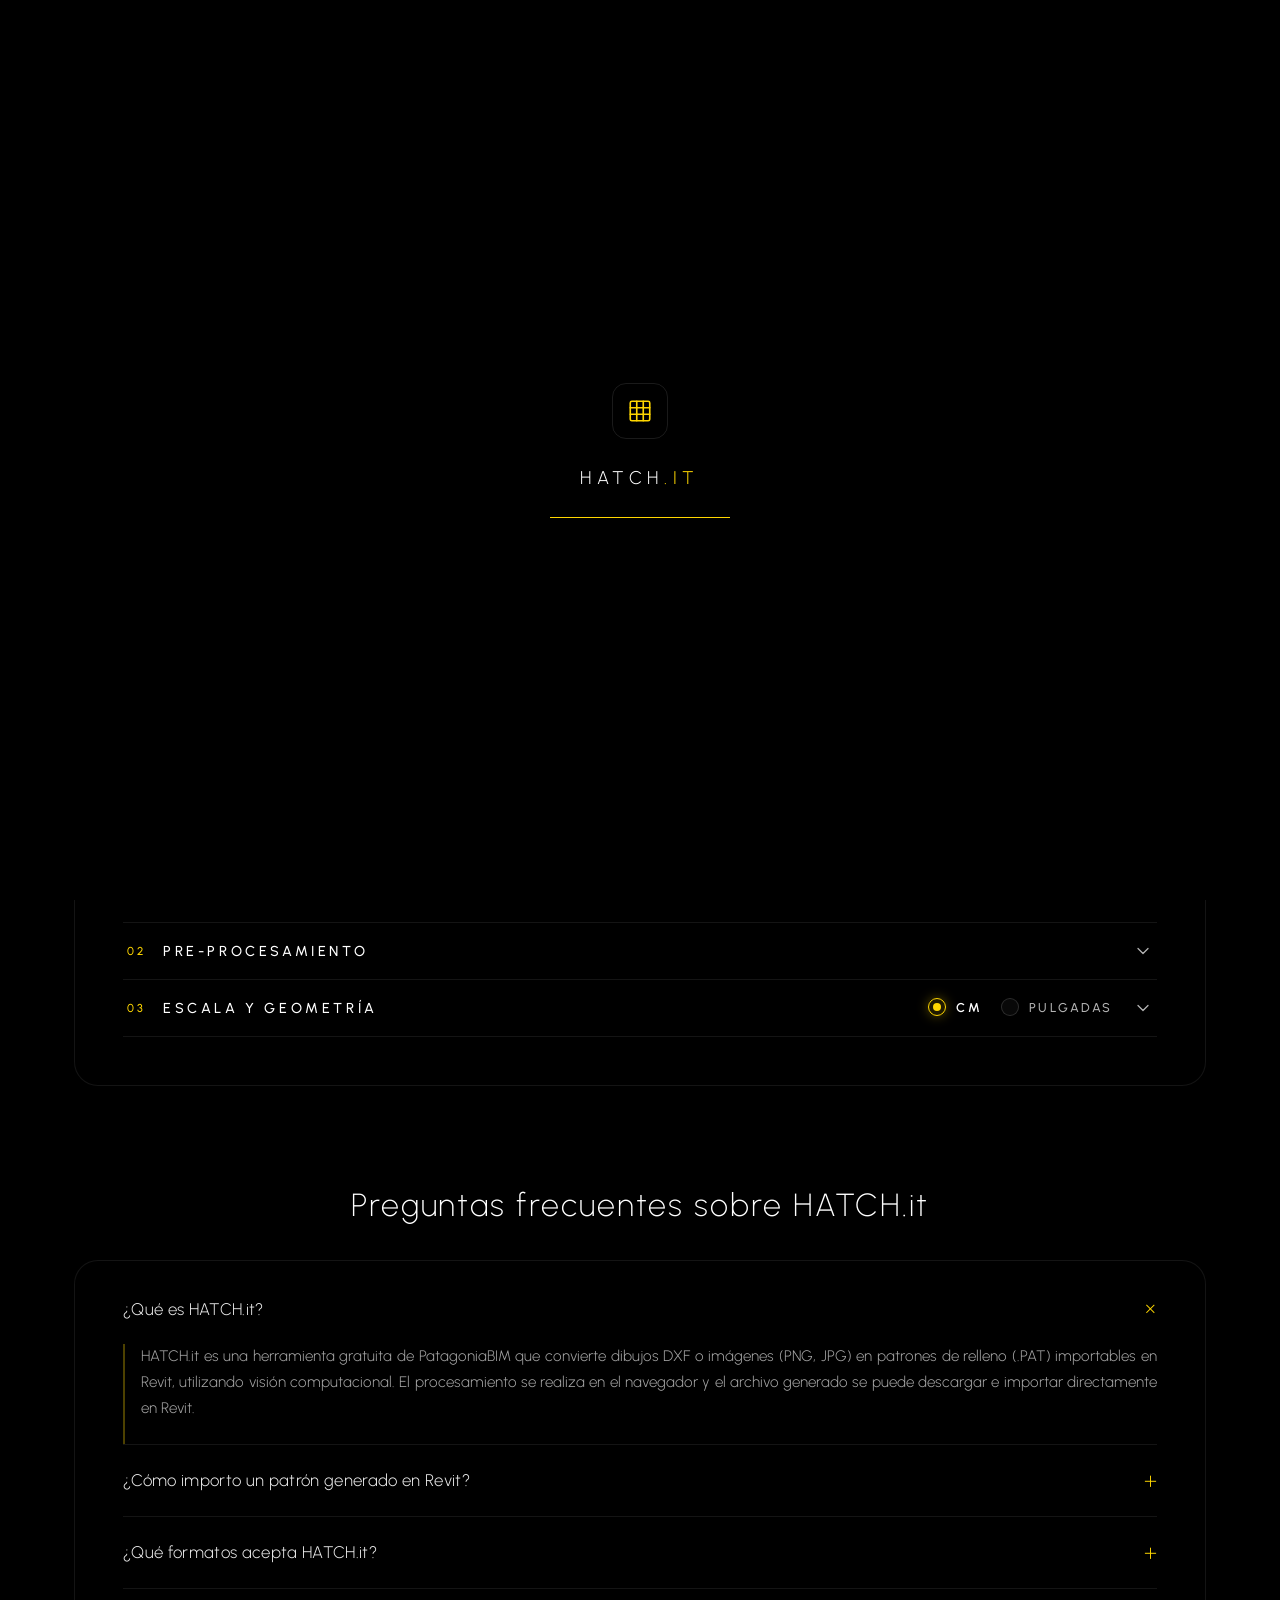
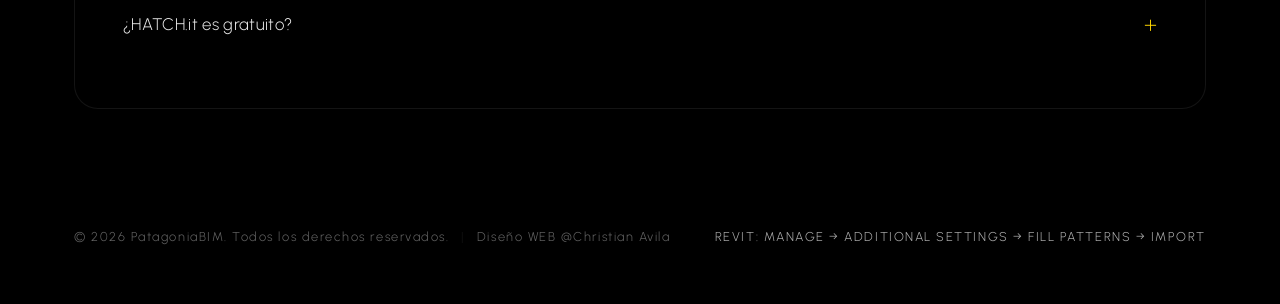
==== commit 9e6615a5: "feat: initialize HatchCraftAI web interface and backend API logic" ====
--- a/HatchCraftAI/web/index.html
+++ b/HatchCraftAI/web/index.html
@@ -297,7 +297,7 @@
                 </div>
 
                 <div id="controls" class="controls">
-                    <div class="controls-group">
+                    <div class="controls-group" data-image-only>
                         <button class="group-header" type="button" aria-expanded="false" data-cursor>
                             <span class="group-num">01</span>
                             <span class="group-title" data-i18n="ctl.detection">DETECCIÓN</span>
@@ -342,7 +342,7 @@
                         </div>
                     </div>
 
-                    <div class="controls-group">
+                    <div class="controls-group" data-image-only>
                         <button class="group-header" type="button" aria-expanded="false" data-cursor>
                             <span class="group-num">02</span>
                             <span class="group-title" data-i18n="ctl.preprocess">PRE-PROCESAMIENTO</span>
@@ -460,7 +460,7 @@
                             </svg>
                         </button>
                         <div class="group-body">
-                            <div class="field">
+                            <div class="field" data-image-only>
                                 <label class="field-label" for="ctl-tilemm" data-i18n="ctl.tilemm">ESCALA REAL DEL TILE
                                     (MM)</label>
                                 <div class="slider-row">
@@ -468,28 +468,41 @@
                                     <output class="slider-val" for="ctl-tilemm">100</output>
                                 </div>
                             </div>
-                            <div class="field">
+                            <div class="field" data-image-only>
                                 <label class="field-label" for="ctl-maxres" data-i18n="ctl.maxres">RESOLUCIÓN DE TRABAJO
                                     (PX)</label>
                                 <div class="slider-row">
-                                    <input type="range" id="ctl-maxres" min="200" max="800" step="50" value="400">
+                                    <input type="range" id="ctl-maxres" min="200" max="1000" step="50" value="400">
                                     <output class="slider-val" for="ctl-maxres">400</output>
                                 </div>
                             </div>
-                            <div class="field">
+                            <div class="field" data-image-only>
                                 <label class="field-label" for="ctl-offx" data-i18n="ctl.offx">OFFSET X</label>
                                 <div class="slider-row">
                                     <input type="range" id="ctl-offx" min="0" max="100" step="1" value="0">
                                     <output class="slider-val" for="ctl-offx">0.00</output>
                                 </div>
                             </div>
-                            <div class="field">
+                            <div class="field" data-image-only>
                                 <label class="field-label" for="ctl-offy" data-i18n="ctl.offy">OFFSET Y</label>
                                 <div class="slider-row">
                                     <input type="range" id="ctl-offy" min="0" max="100" step="1" value="0">
                                     <output class="slider-val" for="ctl-offy">0.00</output>
                                 </div>
                             </div>
+                        </div>
+                        <div class="group-unit" title="Unidades de exportación del patrón — DXF"
+                            data-cursor>
+                            <label class="circular-check" data-cursor>
+                                <input type="radio" name="exportunit" value="cm" checked>
+                                <span class="check-circle"></span>
+                                <span class="check-label" data-i18n="unit.cm">CM</span>
+                            </label>
+                            <label class="circular-check" data-cursor>
+                                <input type="radio" name="exportunit" value="in">
+                                <span class="check-circle"></span>
+                                <span class="check-label" data-i18n="unit.in">PULGADAS</span>
+                            </label>
                         </div>
                     </div>
                 </div>
@@ -514,6 +527,10 @@
                                 <span class="result-title" data-i18n="res.detected">LÍNEAS DETECTADAS</span>
                                 <div class="cad-toolbar" id="cad-toolbar">
                                     <div class="cad-tools">
+                                        <button type="button" class="cad-btn" id="cad-rotate"
+                                            title="Rotar 90° horario" data-cursor>
+                                            <span>RO</span>
+                                        </button>
                                         <button type="button" class="cad-btn is-active" id="cad-tool-trim"
                                             data-tool="trim" title="Trim / Extend" data-cursor>
                                             <span>EX/TR</span>
--- a/HatchCraftAI/web/css/style.css
+++ b/HatchCraftAI/web/css/style.css
@@ -619,6 +619,17 @@
 
 .controls-group {
     border-bottom: 1px solid var(--border);
+    position: relative;
+}
+
+.group-unit {
+    position: absolute;
+    top: 18px;
+    right: 44px;
+    display: flex;
+    align-items: center;
+    gap: 18px;
+    z-index: 2;
 }
 
 .group-header {
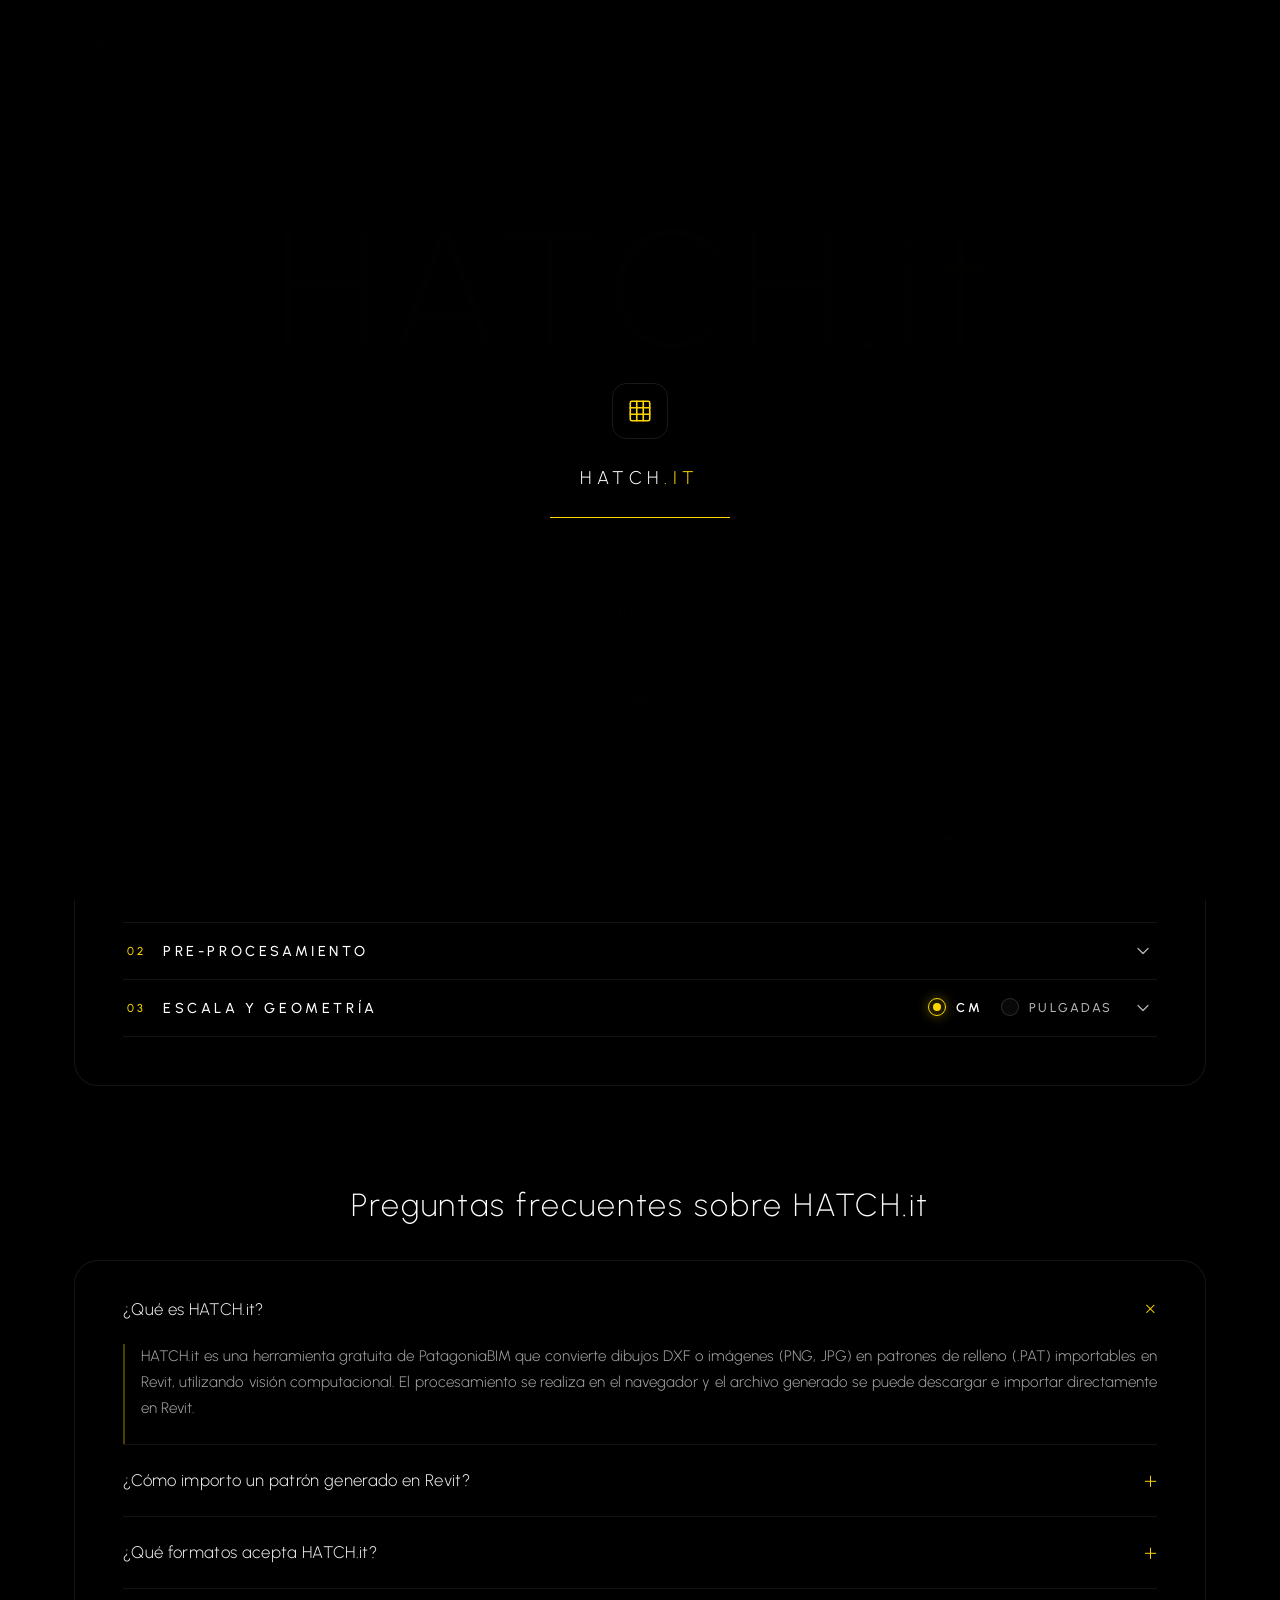
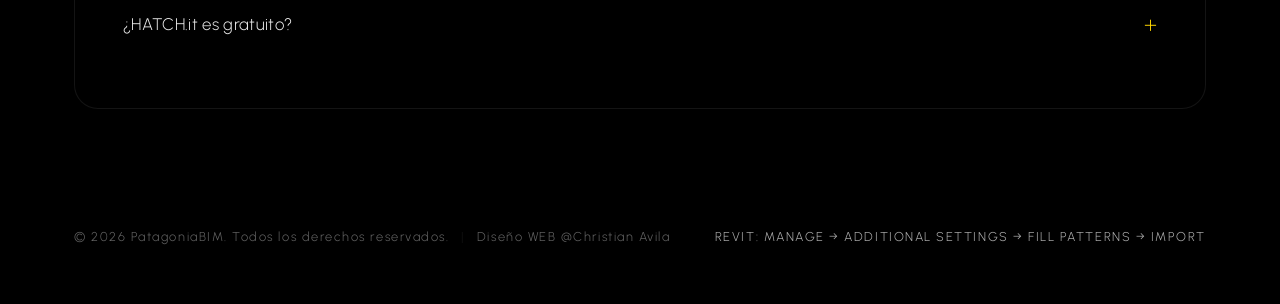
==== commit b9fba378: "3X3 TILE OK" ====
--- a/HatchCraftAI/web/index.html
+++ b/HatchCraftAI/web/index.html
@@ -80,7 +80,7 @@
     <link rel="preconnect" href="https://fonts.gstatic.com" crossorigin>
     <link href="https://fonts.googleapis.com/css2?family=Urbanist:ital,wght@0,100..900;1,100..900&display=swap"
         rel="stylesheet">
-    <link rel="stylesheet" href="css/style.css?v=21">
+    <link rel="stylesheet" href="css/style.css?v=22">
 </head>
 
 <body>
@@ -313,6 +313,8 @@
                                     <option value="lsd" data-i18n="method.lsd">Líneas precisas — LSD</option>
                                     <option value="contour" data-i18n="method.contour">Formas orgánicas — Contornos
                                     </option>
+                                    <option value="precision" data-i18n="method.precision">Precisión — vectorial
+                                        exacto</option>
                                 </select>
                             </div>
                             <div class="field" data-for-method="all">
@@ -338,6 +340,75 @@
                                     <input type="range" id="ctl-p2cont" min="1" max="50" step="1" value="5">
                                     <output class="slider-val" for="ctl-p2cont">0.005</output>
                                 </div>
+                            </div>
+                        </div>
+                    </div>
+
+                    <div class="controls-group hidden" data-image-only data-for-method="precision">
+                        <button class="group-header" type="button" aria-expanded="true" data-cursor>
+                            <span class="group-num">01b</span>
+                            <span class="group-title" data-i18n="ctl.precision">PRECISIÓN</span>
+                            <svg class="icon group-chevron">
+                                <use href="#i-chevron" />
+                            </svg>
+                        </button>
+                        <div class="group-body">
+                            <div class="field">
+                                <label class="field-label" data-i18n="ctl.precmode">MODO</label>
+                                <div class="pattern-type-options">
+                                    <label class="circular-check" data-cursor>
+                                        <input type="radio" name="precmode" value="auto" checked>
+                                        <span class="check-circle"></span>
+                                        <span class="check-label" data-i18n="prec.auto">Auto</span>
+                                    </label>
+                                    <label class="circular-check" data-cursor>
+                                        <input type="radio" name="precmode" value="centerline">
+                                        <span class="check-circle"></span>
+                                        <span class="check-label" data-i18n="prec.centerline">Dibujo</span>
+                                    </label>
+                                    <label class="circular-check" data-cursor>
+                                        <input type="radio" name="precmode" value="region">
+                                        <span class="check-circle"></span>
+                                        <span class="check-label" data-i18n="prec.region">Foto</span>
+                                    </label>
+                                    <label class="circular-check" data-cursor>
+                                        <input type="radio" name="precmode" value="strict">
+                                        <span class="check-circle"></span>
+                                        <span class="check-label" data-i18n="prec.strict">Estricto</span>
+                                    </label>
+                                </div>
+                            </div>
+                            <div class="field">
+                                <label class="field-label" for="ctl-sagitta" data-i18n="ctl.sagitta">NIVEL DE
+                                    DETALLE</label>
+                                <div class="slider-row">
+                                    <input type="range" id="ctl-sagitta" min="1" max="5" step="1" value="3">
+                                    <output class="slider-val" for="ctl-sagitta">0.10mm</output>
+                                </div>
+                            </div>
+                            <div class="field">
+                                <label class="field-label" for="ctl-corner" data-i18n="ctl.corner">NITIDEZ DE
+                                    ESQUINAS (ÁNGULO MÁX. °)</label>
+                                <div class="slider-row">
+                                    <input type="range" id="ctl-corner" min="90" max="175" step="5" value="135">
+                                    <output class="slider-val" for="ctl-corner">135</output>
+                                </div>
+                            </div>
+                            <div class="field">
+                                <label class="field-label" for="ctl-snap" data-i18n="ctl.snap">RIGIDEZ GEOMÉTRICA
+                                    (SNAP °)</label>
+                                <div class="slider-row">
+                                    <input type="range" id="ctl-snap" min="0" max="5" step="0.5" value="2">
+                                    <output class="slider-val" for="ctl-snap">2.0</output>
+                                </div>
+                            </div>
+                            <div class="field">
+                                <button type="button" class="gold-btn btn-auto" id="btn-auto" data-cursor>
+                                    <svg class="icon">
+                                        <use href="#i-refresh" />
+                                    </svg>
+                                    <span data-i18n="btn.auto">AUTO — AJUSTAR AUTOMÁTICO</span>
+                                </button>
                             </div>
                         </div>
                     </div>
@@ -564,6 +635,17 @@
                                 <img id="debug-img" alt="Detected lines" class="debug-img">
                                 <canvas id="cad-canvas" class="cad-canvas"></canvas>
                             </div>
+                            <div class="view-strip">
+                                <button type="button" class="cad-btn cad-view-btn" id="view-base"
+                                    data-view="base" data-cursor><span data-i18n="view.base">BASE</span></button>
+                                <button type="button" class="cad-btn cad-view-btn is-active" id="view-detect"
+                                    data-view="detect" data-cursor><span data-i18n="view.detect">RED</span></button>
+                                <button type="button" class="cad-btn cad-view-btn hidden" id="view-types"
+                                    data-view="types" data-cursor><span data-i18n="view.types">TIPOS</span></button>
+                                <button type="button" class="cad-btn cad-view-btn hidden" id="view-heat"
+                                    data-view="heat" data-cursor><span data-i18n="view.heat">HEATMAP</span></button>
+                            </div>
+                            <div id="analysis-strip" class="analysis-strip"></div>
                             <div class="cad-hint-bar" id="cad-hint" data-i18n="cad.hint.trim">
                                 Límite infinito: clic en una línea para fijar el LÍMITE. Clic en otra para cortar (Trim)
                                 o alargar (Extend). Clic en vacío para deseleccionar.
@@ -653,7 +735,7 @@
     </main>
 
     <script src="js/lenis.min.js"></script>
-    <script src="js/main.js?v=23"></script>
+    <script src="js/main.js?v=24"></script>
 </body>
 
 </html>
--- a/HatchCraftAI/web/css/style.css
+++ b/HatchCraftAI/web/css/style.css
@@ -523,6 +523,7 @@
 .pattern-type-options {
     display: flex;
     align-items: center;
+    flex-wrap: wrap;
     gap: 28px;
 }
 
@@ -929,6 +930,22 @@
     letter-spacing: 0.04em;
 }
 
+.fidelity-badge {
+    display: inline-block;
+    margin-left: 10px;
+    padding: 1px 8px;
+    font-size: 0.75rem;
+    letter-spacing: 0.03em;
+    border-radius: 10px;
+    border: 1px solid #3a7;
+    color: #3a7;
+}
+
+.fidelity-badge.warning {
+    border-color: var(--accent);
+    color: var(--accent);
+}
+
 .results-grid {
     display: grid;
     grid-template-columns: 1fr 1fr;
@@ -1491,3 +1508,43 @@
     touch-action: none;
     z-index: 2;
 }
+
+
+/* ============ S6: Precision group, view strip, analysis strip ============ */
+
+.view-strip {
+    display: flex;
+    gap: 6px;
+    margin-top: 10px;
+    flex-wrap: wrap;
+}
+
+.cad-view-btn {
+    flex: 0 0 auto;
+    padding: 4px 10px;
+    font-size: 0.68rem;
+    letter-spacing: 0.06em;
+}
+
+.analysis-strip {
+    margin-top: 8px;
+    padding: 6px 12px;
+    border-radius: 6px;
+    background: rgba(255, 215, 0, 0.03);
+    border: 1px dashed rgba(255, 215, 0, 0.18);
+    font-family: var(--font-mono, monospace);
+    font-size: 0.72rem;
+    color: var(--text-dim);
+    letter-spacing: 0.02em;
+    line-height: 1.5;
+}
+
+.btn-auto {
+    width: 100%;
+    display: inline-flex;
+    align-items: center;
+    justify-content: center;
+    gap: 8px;
+    font-size: 0.78rem;
+    padding: 10px 14px;
+}
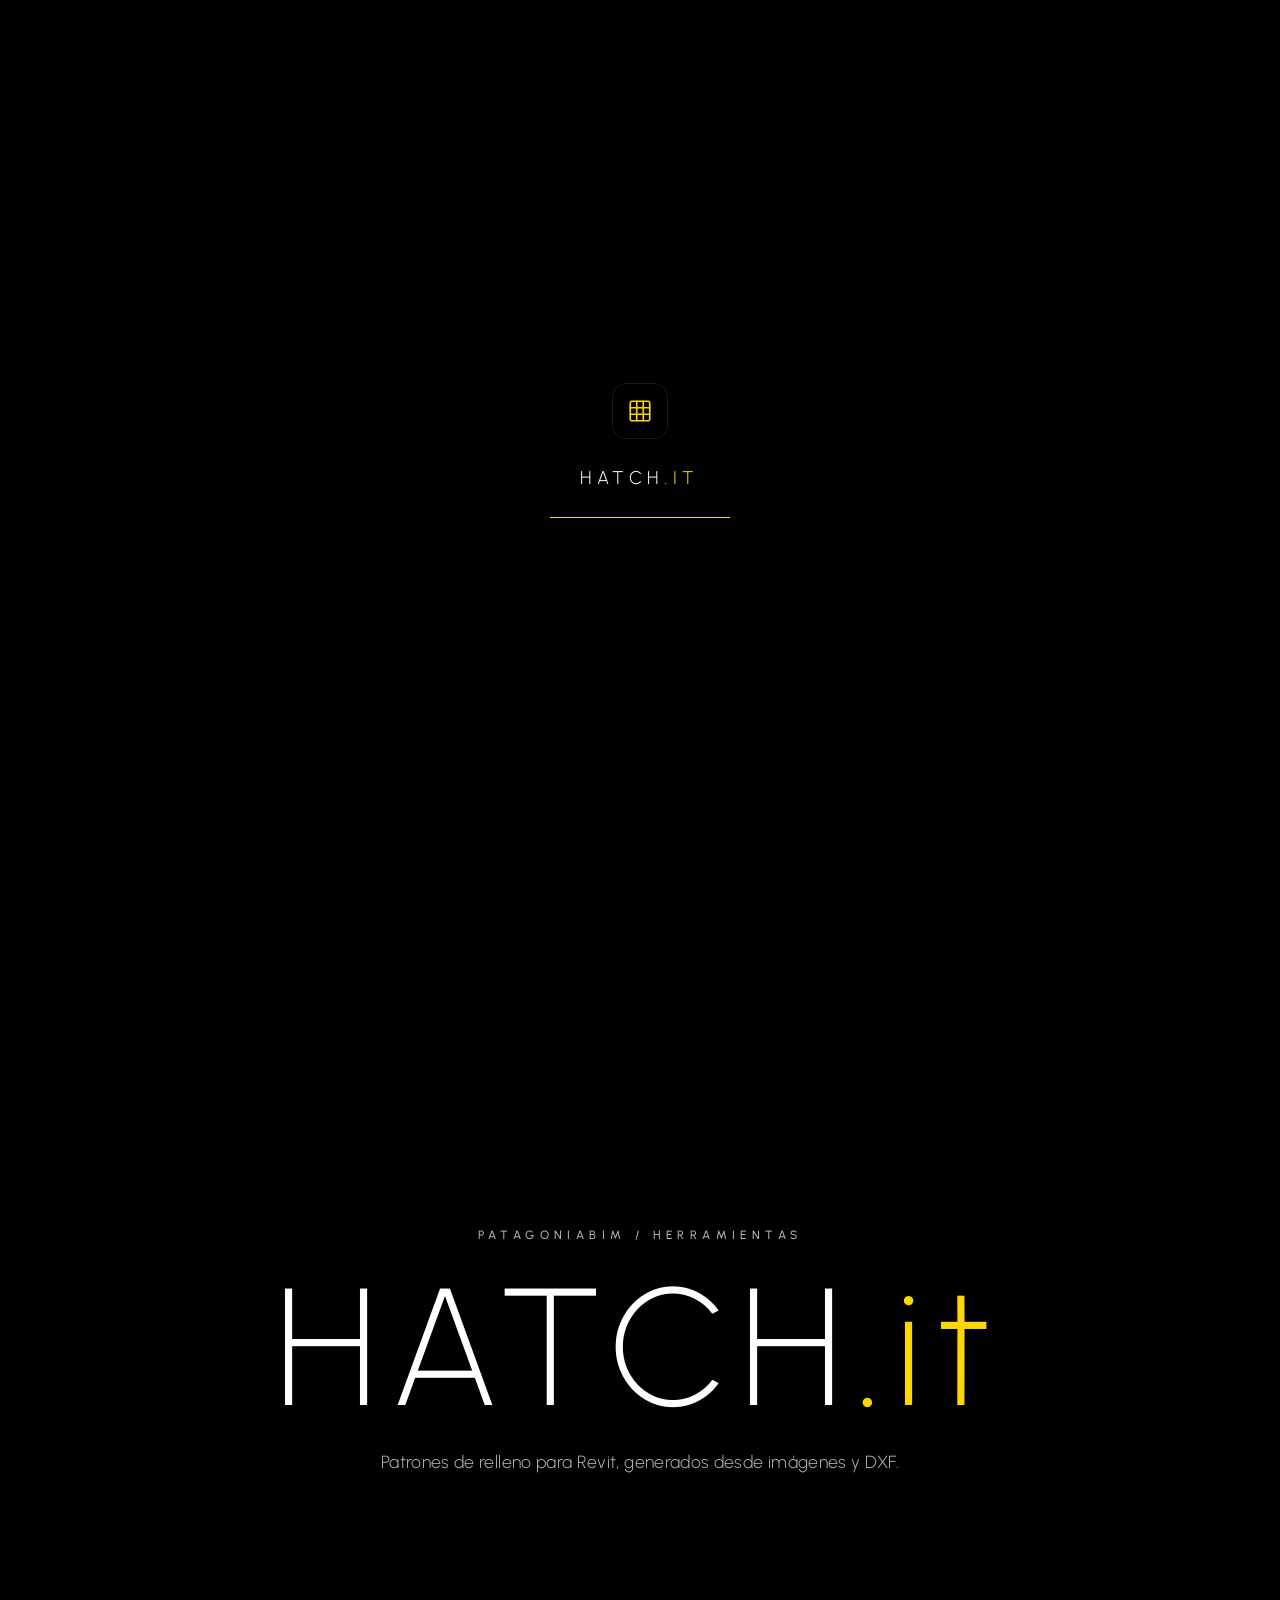
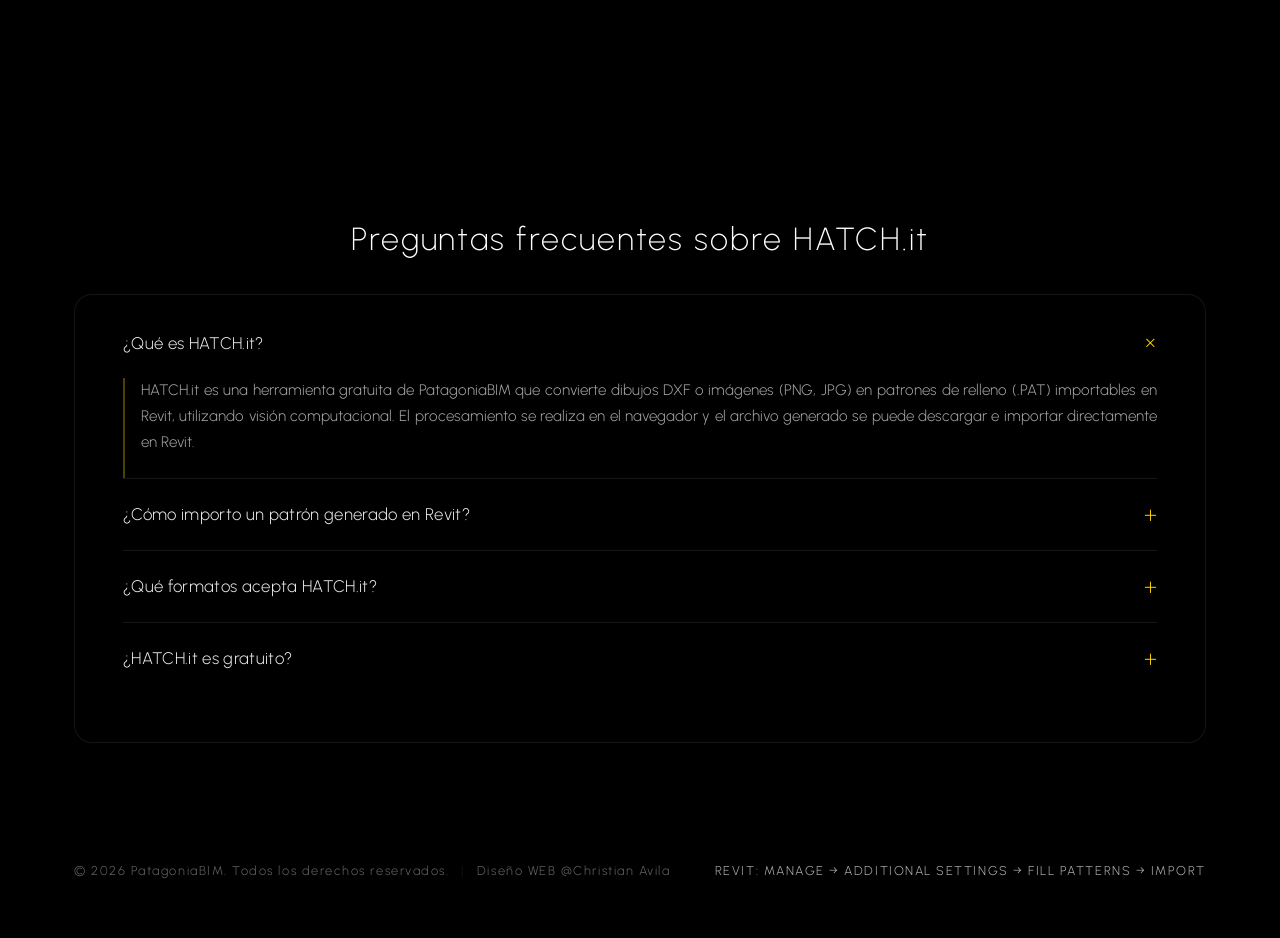
==== commit 54d8ac55: "feat(ui): 3x2 responsive workbench layout, centered 100dvh hero below app, and smooth exclusive acco" ====
--- a/HatchCraftAI/web/index.html
+++ b/HatchCraftAI/web/index.html
@@ -80,7 +80,7 @@
     <link rel="preconnect" href="https://fonts.gstatic.com" crossorigin>
     <link href="https://fonts.googleapis.com/css2?family=Urbanist:ital,wght@0,100..900;1,100..900&display=swap"
         rel="stylesheet">
-    <link rel="stylesheet" href="css/style.css?v=22">
+    <link rel="stylesheet" href="css/style.css?v=25">
 </head>
 
 <body>
@@ -206,40 +206,8 @@
     </div>
 
     <main id="top">
-        <section class="hero">
-            <p class="hero-eyebrow reveal" data-i18n="hero.eyebrow">PATAGONIABIM / HERRAMIENTAS</p>
-            <h1 class="hero-title reveal" data-cursor>HATCH<span class="hero-dot">.it</span></h1>
-            <p class="hero-sub reveal" data-i18n="hero.subtitle">Patrones de relleno para Revit, generados desde
-                imágenes y DXF.</p>
-        </section>
-
         <section class="app-shell reveal">
             <div class="app-card glass">
-                <div id="dropzone" class="dropzone" data-cursor>
-                    <input type="file" id="file-input" accept=".png,.jpg,.jpeg,.dxf" hidden>
-                    <p class="dropzone-title" data-i18n="drop.title">Arrastra tu archivo aquí</p>
-                    <p class="dropzone-sub" data-i18n="drop.sub">PNG, JPG o DXF — máx. 12 MB</p>
-                    <span class="dropzone-plus" aria-label="Seleccionar archivo" title="Seleccionar archivo">
-                        <svg class="plus-icon" viewBox="0 0 24 24" fill="none" stroke="currentColor" stroke-width="2.5" stroke-linecap="round">
-                            <line x1="12" y1="5" x2="12" y2="19"></line>
-                            <line x1="5" y1="12" x2="19" y2="12"></line>
-                        </svg>
-                    </span>
-                    <div class="dropzone-file hidden">
-                        <svg class="icon">
-                            <use href="#i-file" />
-                        </svg>
-                        <span class="file-name"></span>
-                        <span class="file-size"></span>
-                        <img class="file-thumb hidden" alt="">
-                        <button class="file-clear" aria-label="Remove file" data-cursor>
-                            <svg class="icon">
-                                <use href="#i-x" />
-                            </svg>
-                        </button>
-                    </div>
-                </div>
-
                 <div id="draw-panel" class="draw-panel hidden">
                     <div class="draw-toolbar">
                         <label class="toggle">
@@ -274,311 +242,6 @@
                         genera en vivo.</p>
                 </div>
 
-                <div class="pattern-type-group">
-                    <div class="pattern-type-header">
-                        <div class="pattern-type-brand">
-                            <span class="group-num">00</span>
-                            <span class="group-title" data-i18n="ctl.patterntype_title">PATRÓN DE RELLENO</span>
-                        </div>
-                        <div class="pattern-type-options">
-                            <label class="circular-check" data-cursor>
-                                <input type="radio" name="patterntype" value="MODEL" checked>
-                                <span class="check-circle"></span>
-                                <span class="check-label" data-i18n="pat.model_short">MODELO</span>
-                            </label>
-                            <label class="circular-check" data-cursor>
-                                <input type="radio" name="patterntype" value="DRAFTING">
-                                <span class="check-circle"></span>
-                                <span class="check-label" data-i18n="pat.drafting_short">DISEÑO</span>
-                            </label>
-                        </div>
-                    </div>
-                    <input type="hidden" id="ctl-patterntype" value="MODEL">
-                </div>
-
-                <div id="controls" class="controls">
-                    <div class="controls-group" data-image-only>
-                        <button class="group-header" type="button" aria-expanded="false" data-cursor>
-                            <span class="group-num">01</span>
-                            <span class="group-title" data-i18n="ctl.detection">DETECCIÓN</span>
-                            <svg class="icon group-chevron">
-                                <use href="#i-chevron" />
-                            </svg>
-                        </button>
-                        <div class="group-body">
-                            <div class="field">
-                                <label class="field-label" for="ctl-method" data-i18n="ctl.method">ALGORITMO</label>
-                                <select id="ctl-method">
-                                    <option value="hough" data-i18n="method.hough">Líneas rectas — Hough</option>
-                                    <option value="lsd" data-i18n="method.lsd">Líneas precisas — LSD</option>
-                                    <option value="contour" data-i18n="method.contour">Formas orgánicas — Contornos
-                                    </option>
-                                    <option value="precision" data-i18n="method.precision">Precisión — vectorial
-                                        exacto</option>
-                                </select>
-                            </div>
-                            <div class="field" data-for-method="all">
-                                <label class="field-label" for="ctl-p1" data-i18n="ctl.minlen">LONGITUD MÍN. DE
-                                    LÍNEA</label>
-                                <div class="slider-row">
-                                    <input type="range" id="ctl-p1" min="5" max="100" step="1" value="20">
-                                    <output class="slider-val" for="ctl-p1">20</output>
-                                </div>
-                            </div>
-                            <div class="field hidden" data-for-method="hough">
-                                <label class="field-label" for="ctl-p2hough" data-i18n="ctl.gap">UNIR HUECOS
-                                    (GAP)</label>
-                                <div class="slider-row">
-                                    <input type="range" id="ctl-p2hough" min="1" max="50" step="1" value="5">
-                                    <output class="slider-val" for="ctl-p2hough">5</output>
-                                </div>
-                            </div>
-                            <div class="field hidden" data-for-method="contour">
-                                <label class="field-label" for="ctl-p2cont" data-i18n="ctl.eps">SUAVIZADO DE
-                                    CURVAS</label>
-                                <div class="slider-row">
-                                    <input type="range" id="ctl-p2cont" min="1" max="50" step="1" value="5">
-                                    <output class="slider-val" for="ctl-p2cont">0.005</output>
-                                </div>
-                            </div>
-                        </div>
-                    </div>
-
-                    <div class="controls-group hidden" data-image-only data-for-method="precision">
-                        <button class="group-header" type="button" aria-expanded="true" data-cursor>
-                            <span class="group-num">01b</span>
-                            <span class="group-title" data-i18n="ctl.precision">PRECISIÓN</span>
-                            <svg class="icon group-chevron">
-                                <use href="#i-chevron" />
-                            </svg>
-                        </button>
-                        <div class="group-body">
-                            <div class="field">
-                                <label class="field-label" data-i18n="ctl.precmode">MODO</label>
-                                <div class="pattern-type-options">
-                                    <label class="circular-check" data-cursor>
-                                        <input type="radio" name="precmode" value="auto" checked>
-                                        <span class="check-circle"></span>
-                                        <span class="check-label" data-i18n="prec.auto">Auto</span>
-                                    </label>
-                                    <label class="circular-check" data-cursor>
-                                        <input type="radio" name="precmode" value="centerline">
-                                        <span class="check-circle"></span>
-                                        <span class="check-label" data-i18n="prec.centerline">Dibujo</span>
-                                    </label>
-                                    <label class="circular-check" data-cursor>
-                                        <input type="radio" name="precmode" value="region">
-                                        <span class="check-circle"></span>
-                                        <span class="check-label" data-i18n="prec.region">Foto</span>
-                                    </label>
-                                    <label class="circular-check" data-cursor>
-                                        <input type="radio" name="precmode" value="strict">
-                                        <span class="check-circle"></span>
-                                        <span class="check-label" data-i18n="prec.strict">Estricto</span>
-                                    </label>
-                                </div>
-                            </div>
-                            <div class="field">
-                                <label class="field-label" for="ctl-sagitta" data-i18n="ctl.sagitta">NIVEL DE
-                                    DETALLE</label>
-                                <div class="slider-row">
-                                    <input type="range" id="ctl-sagitta" min="1" max="5" step="1" value="3">
-                                    <output class="slider-val" for="ctl-sagitta">0.10mm</output>
-                                </div>
-                            </div>
-                            <div class="field">
-                                <label class="field-label" for="ctl-corner" data-i18n="ctl.corner">NITIDEZ DE
-                                    ESQUINAS (ÁNGULO MÁX. °)</label>
-                                <div class="slider-row">
-                                    <input type="range" id="ctl-corner" min="90" max="175" step="5" value="135">
-                                    <output class="slider-val" for="ctl-corner">135</output>
-                                </div>
-                            </div>
-                            <div class="field">
-                                <label class="field-label" for="ctl-snap" data-i18n="ctl.snap">RIGIDEZ GEOMÉTRICA
-                                    (SNAP °)</label>
-                                <div class="slider-row">
-                                    <input type="range" id="ctl-snap" min="0" max="5" step="0.5" value="2">
-                                    <output class="slider-val" for="ctl-snap">2.0</output>
-                                </div>
-                            </div>
-                            <div class="field">
-                                <button type="button" class="gold-btn btn-auto" id="btn-auto" data-cursor>
-                                    <svg class="icon">
-                                        <use href="#i-refresh" />
-                                    </svg>
-                                    <span data-i18n="btn.auto">AUTO — AJUSTAR AUTOMÁTICO</span>
-                                </button>
-                            </div>
-                        </div>
-                    </div>
-
-                    <div class="controls-group" data-image-only>
-                        <button class="group-header" type="button" aria-expanded="false" data-cursor>
-                            <span class="group-num">02</span>
-                            <span class="group-title" data-i18n="ctl.preprocess">PRE-PROCESAMIENTO</span>
-                            <svg class="icon group-chevron">
-                                <use href="#i-chevron" />
-                            </svg>
-                        </button>
-                        <div class="group-body">
-                            <label class="toggle">
-                                <input type="checkbox" id="ctl-clahe">
-                                <span class="toggle-track"><span class="toggle-thumb"></span></span>
-                                <span class="toggle-label" data-i18n="ctl.clahe">CLAHE — mejorar contraste</span>
-                            </label>
-                            <div class="field hidden" data-depends="ctl-clahe">
-                                <label class="field-label" for="ctl-claheclip" data-i18n="ctl.claheclip">INTENSIDAD
-                                    CLAHE</label>
-                                <div class="slider-row">
-                                    <input type="range" id="ctl-claheclip" min="1" max="8" step="0.5" value="2">
-                                    <output class="slider-val" for="ctl-claheclip">2.0</output>
-                                </div>
-                            </div>
-                            <label class="toggle">
-                                <input type="checkbox" id="ctl-skeleton">
-                                <span class="toggle-track"><span class="toggle-thumb"></span></span>
-                                <span class="toggle-label" data-i18n="ctl.skeleton">Skeleton — adelgazar trazos</span>
-                            </label>
-                            <label class="toggle">
-                                <input type="checkbox" id="ctl-merge" checked>
-                                <span class="toggle-track"><span class="toggle-thumb"></span></span>
-                                <span class="toggle-label" data-i18n="ctl.merge">Unir segmentos colineales</span>
-                            </label>
-                            <label class="toggle">
-                                <input type="checkbox" id="ctl-blackhat">
-                                <span class="toggle-track"><span class="toggle-thumb"></span></span>
-                                <span class="toggle-label" data-i18n="ctl.blackhat">Black-hat — trazos oscuros
-                                    finos</span>
-                            </label>
-                            <div class="field hidden" data-depends="ctl-blackhat">
-                                <label class="field-label" for="ctl-blackhatk" data-i18n="ctl.blackhatk">TAMAÑO
-                                    KERNEL</label>
-                                <div class="slider-row">
-                                    <input type="range" id="ctl-blackhatk" min="5" max="51" step="2" value="15">
-                                    <output class="slider-val" for="ctl-blackhatk">15</output>
-                                </div>
-                            </div>
-                            <label class="toggle">
-                                <input type="checkbox" id="ctl-adaptive">
-                                <span class="toggle-track"><span class="toggle-thumb"></span></span>
-                                <span class="toggle-label" data-i18n="ctl.adaptive">Adaptive Threshold — en vez de
-                                    Canny</span>
-                            </label>
-                            <div class="field hidden" data-depends="ctl-adaptive">
-                                <label class="field-label" for="ctl-adapblock" data-i18n="ctl.adapblock">BLOQUE
-                                    ADAPTIVO</label>
-                                <div class="slider-row">
-                                    <input type="range" id="ctl-adapblock" min="3" max="51" step="2" value="11">
-                                    <output class="slider-val" for="ctl-adapblock">11</output>
-                                </div>
-                            </div>
-                            <div class="field hidden" data-depends="ctl-adaptive">
-                                <label class="field-label" for="ctl-adapc" data-i18n="ctl.adapc">CONSTANTE C</label>
-                                <div class="slider-row">
-                                    <input type="range" id="ctl-adapc" min="0" max="20" step="1" value="2">
-                                    <output class="slider-val" for="ctl-adapc">2</output>
-                                </div>
-                            </div>
-                            <label class="toggle">
-                                <input type="checkbox" id="ctl-autocanny" checked>
-                                <span class="toggle-track"><span class="toggle-thumb"></span></span>
-                                <span class="toggle-label" data-i18n="ctl.autocanny">Auto-Canny — umbrales
-                                    automáticos</span>
-                            </label>
-                            <div class="field hidden" data-depends-not="ctl-autocanny">
-                                <label class="field-label" for="ctl-cannylow" data-i18n="ctl.cannylow">CANNY LOW</label>
-                                <div class="slider-row">
-                                    <input type="range" id="ctl-cannylow" min="10" max="200" step="1" value="50">
-                                    <output class="slider-val" for="ctl-cannylow">50</output>
-                                </div>
-                            </div>
-                            <div class="field hidden" data-depends-not="ctl-autocanny">
-                                <label class="field-label" for="ctl-cannyhigh" data-i18n="ctl.cannyhigh">CANNY
-                                    HIGH</label>
-                                <div class="slider-row">
-                                    <input type="range" id="ctl-cannyhigh" min="50" max="300" step="1" value="150">
-                                    <output class="slider-val" for="ctl-cannyhigh">150</output>
-                                </div>
-                            </div>
-                            <div class="field">
-                                <label class="field-label" for="ctl-blur" data-i18n="ctl.blur">DESENFOQUE — LIMPIAR
-                                    RUIDO</label>
-                                <div class="slider-row">
-                                    <input type="range" id="ctl-blur" min="1" max="11" step="2" value="3">
-                                    <output class="slider-val" for="ctl-blur">3</output>
-                                </div>
-                            </div>
-                            <div class="field">
-                                <label class="field-label" for="ctl-filter" data-i18n="ctl.filter">FILTRO DE
-                                    RUIDO</label>
-                                <select id="ctl-filter">
-                                    <option value="gaussian" data-i18n="filter.gaussian">Gaussiano</option>
-                                    <option value="bilateral" data-i18n="filter.bilateral">Bilateral — preserva bordes
-                                    </option>
-                                    <option value="none" data-i18n="filter.none">Ninguno</option>
-                                </select>
-                            </div>
-                        </div>
-                    </div>
-
-                    <div class="controls-group">
-                        <button class="group-header" type="button" aria-expanded="false" data-cursor>
-                            <span class="group-num">03</span>
-                            <span class="group-title" data-i18n="ctl.scale">ESCALA Y GEOMETRÍA</span>
-                            <svg class="icon group-chevron">
-                                <use href="#i-chevron" />
-                            </svg>
-                        </button>
-                        <div class="group-body">
-                            <div class="field" data-image-only>
-                                <label class="field-label" for="ctl-tilemm" data-i18n="ctl.tilemm">ESCALA REAL DEL TILE
-                                    (MM)</label>
-                                <div class="slider-row">
-                                    <input type="range" id="ctl-tilemm" min="1" max="500" step="1" value="100">
-                                    <output class="slider-val" for="ctl-tilemm">100</output>
-                                </div>
-                            </div>
-                            <div class="field" data-image-only>
-                                <label class="field-label" for="ctl-maxres" data-i18n="ctl.maxres">RESOLUCIÓN DE TRABAJO
-                                    (PX)</label>
-                                <div class="slider-row">
-                                    <input type="range" id="ctl-maxres" min="200" max="1000" step="50" value="400">
-                                    <output class="slider-val" for="ctl-maxres">400</output>
-                                </div>
-                            </div>
-                            <div class="field" data-image-only>
-                                <label class="field-label" for="ctl-offx" data-i18n="ctl.offx">OFFSET X</label>
-                                <div class="slider-row">
-                                    <input type="range" id="ctl-offx" min="0" max="100" step="1" value="0">
-                                    <output class="slider-val" for="ctl-offx">0.00</output>
-                                </div>
-                            </div>
-                            <div class="field" data-image-only>
-                                <label class="field-label" for="ctl-offy" data-i18n="ctl.offy">OFFSET Y</label>
-                                <div class="slider-row">
-                                    <input type="range" id="ctl-offy" min="0" max="100" step="1" value="0">
-                                    <output class="slider-val" for="ctl-offy">0.00</output>
-                                </div>
-                            </div>
-                        </div>
-                        <div class="group-unit" title="Unidades de exportación del patrón — DXF"
-                            data-cursor>
-                            <label class="circular-check" data-cursor>
-                                <input type="radio" name="exportunit" value="cm" checked>
-                                <span class="check-circle"></span>
-                                <span class="check-label" data-i18n="unit.cm">CM</span>
-                            </label>
-                            <label class="circular-check" data-cursor>
-                                <input type="radio" name="exportunit" value="in">
-                                <span class="check-circle"></span>
-                                <span class="check-label" data-i18n="unit.in">PULGADAS</span>
-                            </label>
-                        </div>
-                    </div>
-                </div>
-
-
                 <div id="alert-box" class="alert-box hidden">
                     <svg class="icon">
                         <use href="#i-alert" />
@@ -586,44 +249,52 @@
                     <span class="alert-msg"></span>
                 </div>
 
-                <div id="results" class="results hidden">
-                    <div class="results-top">
+                <div id="results" class="results">
+                    <div class="results-top hidden">
                         <span id="stats" class="stats"></span>
                         <div id="warnings" class="warnings"></div>
                     </div>
 
-                    <div class="results-grid">
-                        <div class="result-card compare-card">
+                    <div class="workbench-grid">
+                        <!-- CAJA 1: LÍNEAS DETECTADAS (40% ancho, 85% alto) -->
+                        <div class="workbench-box box-1 result-card compare-card">
                             <div class="result-head cad-result-head">
                                 <span class="result-title" data-i18n="res.detected">LÍNEAS DETECTADAS</span>
                                 <div class="cad-toolbar" id="cad-toolbar">
                                     <div class="cad-tools">
                                         <button type="button" class="cad-btn" id="cad-rotate"
-                                            title="Rotar 90° horario" data-cursor>
+                                            data-tooltip="Rotar 90° horario" title="Rotar 90° horario" data-cursor>
                                             <span>RO</span>
                                         </button>
                                         <button type="button" class="cad-btn is-active" id="cad-tool-trim"
-                                            data-tool="trim" title="Trim / Extend" data-cursor>
+                                            data-tool="trim"
+                                            data-tooltip="Límite infinito: clic en una línea para fijar el LÍMITE. Clic en otra para cortar (Trim) o alargar (Extend). Clic en vacío para deseleccionar."
+                                            title="Límite infinito: clic en una línea para fijar el LÍMITE. Clic en otra para cortar (Trim) o alargar (Extend). Clic en vacío para deseleccionar."
+                                            data-cursor>
                                             <span>EX/TR</span>
                                         </button>
                                         <button type="button" class="cad-btn" id="cad-tool-draw" data-tool="draw"
-                                            title="Trazar línea" data-cursor>
+                                            data-tooltip="Clic para fijar inicio; clic para fijar fin. Snaps automáticos a extremos y rejilla."
+                                            title="Clic para fijar inicio; clic para fijar fin. Snaps automáticos a extremos y rejilla."
+                                            data-cursor>
                                             <span>LINEA</span>
                                         </button>
                                         <button type="button" class="cad-btn" id="cad-tool-del" data-tool="delete"
-                                            title="Borrar línea" data-cursor>
+                                            data-tooltip="Clic sobre cualquier línea para eliminarla del patrón."
+                                            title="Clic sobre cualquier línea para eliminarla del patrón."
+                                            data-cursor>
                                             <span>DEL</span>
                                         </button>
                                     </div>
                                     <div class="cad-aux">
                                         <button type="button" class="cad-btn cad-btn-ghost cad-btn-icon" id="cad-undo"
-                                            title="Deshacer" data-cursor>
+                                            data-tooltip="Deshacer (Ctrl+Z)" title="Deshacer (Ctrl+Z)" data-cursor>
                                             <svg class="icon">
                                                 <use href="#i-undo" />
                                             </svg>
                                         </button>
                                         <button type="button" class="cad-btn cad-btn-ghost cad-btn-icon" id="cad-reset"
-                                            title="Restablecer original" data-cursor>
+                                            data-tooltip="Restablecer original" title="Restablecer original" data-cursor>
                                             <svg class="icon">
                                                 <use href="#i-refresh" />
                                             </svg>
@@ -631,36 +302,324 @@
                                     </div>
                                 </div>
                             </div>
-                            <div class="compare-wrap">
-                                <img id="debug-img" alt="Detected lines" class="debug-img">
-                                <canvas id="cad-canvas" class="cad-canvas"></canvas>
-                            </div>
-                            <div class="view-strip">
-                                <button type="button" class="cad-btn cad-view-btn" id="view-base"
-                                    data-view="base" data-cursor><span data-i18n="view.base">BASE</span></button>
-                                <button type="button" class="cad-btn cad-view-btn is-active" id="view-detect"
-                                    data-view="detect" data-cursor><span data-i18n="view.detect">RED</span></button>
-                                <button type="button" class="cad-btn cad-view-btn hidden" id="view-types"
-                                    data-view="types" data-cursor><span data-i18n="view.types">TIPOS</span></button>
-                                <button type="button" class="cad-btn cad-view-btn hidden" id="view-heat"
-                                    data-view="heat" data-cursor><span data-i18n="view.heat">HEATMAP</span></button>
-                            </div>
-                            <div id="analysis-strip" class="analysis-strip"></div>
-                            <div class="cad-hint-bar" id="cad-hint" data-i18n="cad.hint.trim">
-                                Límite infinito: clic en una línea para fijar el LÍMITE. Clic en otra para cortar (Trim)
-                                o alargar (Extend). Clic en vacío para deseleccionar.
-                            </div>
+                            <div class="compare-stage">
+                                <div class="compare-wrap">
+                                    <img id="debug-img" alt="Detected lines" class="debug-img">
+                                    <canvas id="cad-canvas" class="cad-canvas"></canvas>
+                                </div>
+                            </div>
+                            <div class="compare-footer">
+                                <div class="view-strip">
+                                    <button type="button" class="cad-btn cad-view-btn" id="view-base"
+                                        data-view="base" data-cursor><span data-i18n="view.base">BASE</span></button>
+                                    <button type="button" class="cad-btn cad-view-btn is-active" id="view-detect"
+                                        data-view="detect" data-cursor><span data-i18n="view.detect">RED</span></button>
+                                    <button type="button" class="cad-btn cad-view-btn" id="view-types"
+                                        data-view="types" data-cursor><span data-i18n="view.types">TIPOS</span></button>
+                                    <button type="button" class="cad-btn cad-view-btn" id="view-heat"
+                                        data-view="heat" data-cursor><span data-i18n="view.heat">HEATMAP</span></button>
+                                </div>
+                                <div class="dropzone-file hidden">
+                                    <svg class="icon">
+                                        <use href="#i-file" />
+                                    </svg>
+                                    <span class="file-name"></span>
+                                    <span class="file-size"></span>
+                                    <button class="file-clear" type="button" aria-label="Remove file" data-cursor>
+                                        <svg class="icon">
+                                            <use href="#i-x" />
+                                        </svg>
+                                    </button>
+                                </div>
+                            </div>
+                            <div id="analysis-strip" class="analysis-strip hidden"></div>
+                            <div class="cad-hint-bar hidden" id="cad-hint" data-i18n="cad.hint.trim"></div>
                         </div>
-                        <div class="result-card">
+
+                        <!-- CAJA 2: AJUSTES (20% ancho, 85% alto) -->
+                        <div id="controls" class="workbench-box box-2 controls workbench-controls">
+                            <input type="hidden" id="ctl-method" value="precision">
+                            <input type="radio" name="precmode" value="auto" checked class="hidden" aria-hidden="true">
+
+                            <div class="controls-group" data-image-only data-for-method="precision">
+                                <button class="group-header" type="button" aria-expanded="true" data-cursor>
+                                    <span class="group-num">01</span>
+                                    <span class="group-title" data-i18n="ctl.precision">PRECISIÓN</span>
+                                    <svg class="icon group-chevron">
+                                        <use href="#i-chevron" />
+                                    </svg>
+                                </button>
+                                <div class="group-collapse">
+                                    <div class="group-body">
+                                        <div class="field">
+                                            <label class="field-label" for="ctl-sagitta" data-i18n="ctl.sagitta">NIVEL DE
+                                                DETALLE</label>
+                                            <div class="slider-row">
+                                                <input type="range" id="ctl-sagitta" min="1" max="5" step="1" value="3">
+                                                <output class="slider-val" for="ctl-sagitta">0.10mm</output>
+                                            </div>
+                                        </div>
+                                        <div class="field">
+                                            <label class="field-label" for="ctl-corner" data-i18n="ctl.corner">NITIDEZ DE
+                                                ESQUINAS (ÁNGULO MÁX. °)</label>
+                                            <div class="slider-row">
+                                                <input type="range" id="ctl-corner" min="90" max="175" step="5" value="135">
+                                                <output class="slider-val" for="ctl-corner">135</output>
+                                            </div>
+                                        </div>
+                                        <div class="field">
+                                            <label class="field-label" for="ctl-snap" data-i18n="ctl.snap">RIGIDEZ GEOMÉTRICA
+                                                (SNAP °)</label>
+                                            <div class="slider-row">
+                                                <input type="range" id="ctl-snap" min="0" max="5" step="0.5" value="2">
+                                                <output class="slider-val" for="ctl-snap">2.0</output>
+                                            </div>
+                                        </div>
+                                        <div class="field" data-for-method="all">
+                                            <label class="field-label" for="ctl-p1" data-i18n="ctl.minlen">LONGITUD MÍN. DE
+                                                LÍNEA</label>
+                                            <div class="slider-row">
+                                                <input type="range" id="ctl-p1" min="5" max="100" step="1" value="20">
+                                                <output class="slider-val" for="ctl-p1">20</output>
+                                            </div>
+                                        </div>
+                                    </div>
+                                </div>
+                            </div>
+
+                            <div class="controls-group" data-image-only>
+                                <button class="group-header" type="button" aria-expanded="false" data-cursor>
+                                    <span class="group-num">02</span>
+                                    <span class="group-title" data-i18n="ctl.preprocess">PRE-PROCESAMIENTO</span>
+                                    <svg class="icon group-chevron">
+                                        <use href="#i-chevron" />
+                                    </svg>
+                                </button>
+                                <div class="group-collapse">
+                                    <div class="group-body">
+                                        <label class="toggle">
+                                            <input type="checkbox" id="ctl-clahe">
+                                            <span class="toggle-track"><span class="toggle-thumb"></span></span>
+                                            <span class="toggle-label" data-i18n="ctl.clahe">CLAHE — mejorar contraste</span>
+                                        </label>
+                                        <div class="field hidden" data-depends="ctl-clahe">
+                                            <label class="field-label" for="ctl-claheclip" data-i18n="ctl.claheclip">INTENSIDAD
+                                                CLAHE</label>
+                                            <div class="slider-row">
+                                                <input type="range" id="ctl-claheclip" min="1" max="8" step="0.5" value="2">
+                                                <output class="slider-val" for="ctl-claheclip">2.0</output>
+                                            </div>
+                                        </div>
+                                        <label class="toggle">
+                                            <input type="checkbox" id="ctl-skeleton">
+                                            <span class="toggle-track"><span class="toggle-thumb"></span></span>
+                                            <span class="toggle-label" data-i18n="ctl.skeleton">Skeleton — adelgazar trazos</span>
+                                        </label>
+                                        <label class="toggle">
+                                            <input type="checkbox" id="ctl-merge" checked>
+                                            <span class="toggle-track"><span class="toggle-thumb"></span></span>
+                                            <span class="toggle-label" data-i18n="ctl.merge">Unir segmentos colineales</span>
+                                        </label>
+                                        <label class="toggle">
+                                            <input type="checkbox" id="ctl-blackhat">
+                                            <span class="toggle-track"><span class="toggle-thumb"></span></span>
+                                            <span class="toggle-label" data-i18n="ctl.blackhat">Black-hat — trazos oscuros
+                                                finos</span>
+                                        </label>
+                                        <div class="field hidden" data-depends="ctl-blackhat">
+                                            <label class="field-label" for="ctl-blackhatk" data-i18n="ctl.blackhatk">TAMAÑO
+                                                KERNEL</label>
+                                            <div class="slider-row">
+                                                <input type="range" id="ctl-blackhatk" min="5" max="51" step="2" value="15">
+                                                <output class="slider-val" for="ctl-blackhatk">15</output>
+                                            </div>
+                                        </div>
+                                        <label class="toggle">
+                                            <input type="checkbox" id="ctl-adaptive">
+                                            <span class="toggle-track"><span class="toggle-thumb"></span></span>
+                                            <span class="toggle-label" data-i18n="ctl.adaptive">Adaptive Threshold — en vez de
+                                                Canny</span>
+                                        </label>
+                                        <div class="field hidden" data-depends="ctl-adaptive">
+                                            <label class="field-label" for="ctl-adapblock" data-i18n="ctl.adapblock">BLOQUE
+                                                ADAPTIVO</label>
+                                            <div class="slider-row">
+                                                <input type="range" id="ctl-adapblock" min="3" max="51" step="2" value="11">
+                                                <output class="slider-val" for="ctl-adapblock">11</output>
+                                            </div>
+                                        </div>
+                                        <div class="field hidden" data-depends="ctl-adaptive">
+                                            <label class="field-label" for="ctl-adapc" data-i18n="ctl.adapc">CONSTANTE C</label>
+                                            <div class="slider-row">
+                                                <input type="range" id="ctl-adapc" min="0" max="20" step="1" value="2">
+                                                <output class="slider-val" for="ctl-adapc">2</output>
+                                            </div>
+                                        </div>
+                                        <label class="toggle">
+                                            <input type="checkbox" id="ctl-autocanny" checked>
+                                            <span class="toggle-track"><span class="toggle-thumb"></span></span>
+                                            <span class="toggle-label" data-i18n="ctl.autocanny">Auto-Canny — umbrales
+                                                automáticos</span>
+                                        </label>
+                                        <div class="field hidden" data-depends-not="ctl-autocanny">
+                                            <label class="field-label" for="ctl-cannylow" data-i18n="ctl.cannylow">CANNY LOW</label>
+                                            <div class="slider-row">
+                                                <input type="range" id="ctl-cannylow" min="10" max="200" step="1" value="50">
+                                                <output class="slider-val" for="ctl-cannylow">50</output>
+                                            </div>
+                                        </div>
+                                        <div class="field hidden" data-depends-not="ctl-autocanny">
+                                            <label class="field-label" for="ctl-cannyhigh" data-i18n="ctl.cannyhigh">CANNY
+                                                HIGH</label>
+                                            <div class="slider-row">
+                                                <input type="range" id="ctl-cannyhigh" min="50" max="300" step="1" value="150">
+                                                <output class="slider-val" for="ctl-cannyhigh">150</output>
+                                            </div>
+                                        </div>
+                                        <div class="field">
+                                            <label class="field-label" for="ctl-blur" data-i18n="ctl.blur">DESENFOQUE — LIMPIAR
+                                                RUIDO</label>
+                                            <div class="slider-row">
+                                                <input type="range" id="ctl-blur" min="1" max="11" step="2" value="3">
+                                                <output class="slider-val" for="ctl-blur">3</output>
+                                            </div>
+                                        </div>
+                                        <div class="field">
+                                            <label class="field-label" for="ctl-filter" data-i18n="ctl.filter">FILTRO DE
+                                                RUIDO</label>
+                                            <select id="ctl-filter">
+                                                <option value="gaussian" data-i18n="filter.gaussian">Gaussiano</option>
+                                                <option value="bilateral" data-i18n="filter.bilateral">Bilateral — preserva bordes
+                                                </option>
+                                                <option value="none" data-i18n="filter.none">Ninguno</option>
+                                            </select>
+                                        </div>
+                                    </div>
+                                </div>
+                            </div>
+
+                            <div class="controls-group">
+                                <button class="group-header" type="button" aria-expanded="false" data-cursor>
+                                    <span class="group-num">03</span>
+                                    <span class="group-title" data-i18n="ctl.scale">ESCALA Y GEOMETRÍA</span>
+                                    <svg class="icon group-chevron">
+                                        <use href="#i-chevron" />
+                                    </svg>
+                                </button>
+                                <div class="group-collapse">
+                                    <div class="group-body">
+                                        <div class="field" data-image-only>
+                                            <label class="field-label" for="ctl-tilemm" data-i18n="ctl.tilemm">ESCALA REAL DEL TILE
+                                                (MM)</label>
+                                            <div class="slider-row">
+                                                <input type="range" id="ctl-tilemm" min="1" max="500" step="1" value="100">
+                                                <output class="slider-val" for="ctl-tilemm">100</output>
+                                            </div>
+                                        </div>
+                                        <div class="field" data-image-only>
+                                            <label class="field-label" for="ctl-maxres" data-i18n="ctl.maxres">RESOLUCIÓN DE TRABAJO
+                                                (PX)</label>
+                                            <div class="slider-row">
+                                                <input type="range" id="ctl-maxres" min="200" max="1000" step="50" value="400">
+                                                <output class="slider-val" for="ctl-maxres">400</output>
+                                            </div>
+                                        </div>
+                                        <div class="field" data-image-only>
+                                            <label class="field-label" for="ctl-offx" data-i18n="ctl.offx">OFFSET X</label>
+                                            <div class="slider-row">
+                                                <input type="range" id="ctl-offx" min="0" max="100" step="1" value="0">
+                                                <output class="slider-val" for="ctl-offx">0.00</output>
+                                            </div>
+                                        </div>
+                                        <div class="field" data-image-only>
+                                            <label class="field-label" for="ctl-offy" data-i18n="ctl.offy">OFFSET Y</label>
+                                            <div class="slider-row">
+                                                <input type="range" id="ctl-offy" min="0" max="100" step="1" value="0">
+                                                <output class="slider-val" for="ctl-offy">0.00</output>
+                                            </div>
+                                        </div>
+                                    </div>
+                                </div>
+                            </div>
+                        </div>
+
+                        <!-- CAJA 3: SIMULACIÓN (40% ancho, 85% alto) -->
+                        <div class="workbench-box box-3 result-card sim-card">
                             <div class="result-head">
                                 <span class="result-title" data-i18n="res.preview">SIMULACIÓN</span>
                                 <div class="result-tags">
                                     <span class="result-badge" data-i18n="res.tile3">3x3 TILES</span>
                                 </div>
                             </div>
-                            <div class="preview-wrap">
-                                <img id="preview-img" alt="Revit pattern preview" class="preview-img">
-                            </div>
+                            <div class="sim-stage">
+                                <div class="preview-wrap">
+                                    <img id="preview-img" alt="Revit pattern preview" class="preview-img">
+                                </div>
+                            </div>
+                            <div class="sim-footer" aria-hidden="true"></div>
+                        </div>
+
+                        <!-- CAJA 4: CARGA DE ARCHIVOS (40% ancho, 15% alto) -->
+                        <div class="workbench-box box-4">
+                            <div id="dropzone" class="dropzone dropzone-compact" data-cursor>
+                                <input type="file" id="file-input" accept=".png,.jpg,.jpeg,.dxf" hidden>
+                                <span class="dropzone-plus" aria-label="Seleccionar archivo" title="Seleccionar archivo">
+                                    <svg class="plus-icon" viewBox="0 0 24 24" fill="none" stroke="currentColor" stroke-width="2.5" stroke-linecap="round">
+                                        <line x1="12" y1="5" x2="12" y2="19"></line>
+                                        <line x1="5" y1="12" x2="19" y2="12"></line>
+                                    </svg>
+                                </span>
+                                <div class="dropzone-copy">
+                                    <p class="dropzone-title" data-i18n="drop.title">Arrastra tu archivo aquí</p>
+                                    <p class="dropzone-sub" data-i18n="drop.sub">PNG, JPG o DXF — máx. 12 MB</p>
+                                </div>
+                            </div>
+                        </div>
+
+                        <!-- CAJA 5: CRONÓMETRO (20% ancho, 15% alto) -->
+                        <div class="workbench-box box-5 exec-timer" aria-live="polite">
+                            <span id="timer-value" class="timer-value">00:00</span>
+                            <span class="timer-unit" data-i18n="timer.seg">SEG</span>
+                        </div>
+
+                        <!-- CAJA 6: SALIDA / DESCARGA (40% ancho, 15% alto) -->
+                        <div class="workbench-box box-6 workbench-actions">
+                            <div class="pattern-type-group">
+                                <div class="pattern-type-header">
+                                    <div class="pattern-type-brand">
+                                        <span class="group-title" data-i18n="ctl.patterntype_title">PATRÓN DE RELLENO</span>
+                                    </div>
+                                    <div class="output-selectors">
+                                        <div class="pattern-type-options">
+                                            <label class="circular-check" data-cursor>
+                                                <input type="radio" name="patterntype" value="MODEL" checked>
+                                                <span class="check-circle"></span>
+                                                <span class="check-label" data-i18n="pat.model_short">MODELO</span>
+                                            </label>
+                                            <label class="circular-check" data-cursor>
+                                                <input type="radio" name="patterntype" value="DRAFTING">
+                                                <span class="check-circle"></span>
+                                                <span class="check-label" data-i18n="pat.drafting_short">DISEÑO</span>
+                                            </label>
+                                        </div>
+                                        <span class="selector-sep" aria-hidden="true"></span>
+                                        <div class="group-unit" title="Unidades de exportación del patrón — DXF" data-cursor>
+                                            <label class="circular-check" data-cursor>
+                                                <input type="radio" name="exportunit" value="cm" checked>
+                                                <span class="check-circle"></span>
+                                                <span class="check-label" data-i18n="unit.cm">CM</span>
+                                            </label>
+                                            <label class="circular-check" data-cursor>
+                                                <input type="radio" name="exportunit" value="in">
+                                                <span class="check-circle"></span>
+                                                <span class="check-label" data-i18n="unit.in">PULGADAS</span>
+                                            </label>
+                                        </div>
+                                    </div>
+                                </div>
+                                <input type="hidden" id="ctl-patterntype" value="MODEL">
+                            </div>
+
                             <div class="sim-actions-bar">
                                 <button id="download-btn" class="gold-btn" data-cursor>
                                     <svg class="icon">
@@ -677,9 +636,17 @@
                             </div>
                         </div>
                     </div>
+
                     <textarea id="pat-code" class="hidden" aria-hidden="true" style="display:none;"></textarea>
                 </div>
             </div>
+        </section>
+
+        <section class="hero">
+            <p class="hero-eyebrow reveal" data-i18n="hero.eyebrow">PATAGONIABIM / HERRAMIENTAS</p>
+            <h1 class="hero-title reveal" data-cursor>HATCH<span class="hero-dot">.it</span></h1>
+            <p class="hero-sub reveal" data-i18n="hero.subtitle">Patrones de relleno para Revit, generados desde
+                imágenes y DXF.</p>
         </section>
 
         <section class="faq-section reveal">
@@ -735,7 +702,7 @@
     </main>
 
     <script src="js/lenis.min.js"></script>
-    <script src="js/main.js?v=24"></script>
+    <script src="js/main.js?v=25"></script>
 </body>
 
 </html>
--- a/HatchCraftAI/web/css/style.css
+++ b/HatchCraftAI/web/css/style.css
@@ -106,8 +106,17 @@
 }
 
 @keyframes loader-pulse {
-    0%, 100% { transform: scale(0.94); opacity: 0.55; }
-    50% { transform: scale(1); opacity: 1; }
+
+    0%,
+    100% {
+        transform: scale(0.94);
+        opacity: 0.55;
+    }
+
+    50% {
+        transform: scale(1);
+        opacity: 1;
+    }
 }
 
 .loader-name {
@@ -148,6 +157,7 @@
     align-items: center;
     justify-content: space-between;
     padding: 22px 28px;
+    pointer-events: none;
 }
 
 .logo {
@@ -156,6 +166,7 @@
     gap: 12px;
     text-decoration: none;
     color: var(--text);
+    pointer-events: auto;
 }
 
 .logo-mark {
@@ -201,6 +212,7 @@
     text-decoration: none;
     transition: color 0.3s ease, transform 0.3s ease;
     border-radius: 10px;
+    pointer-events: auto;
 }
 
 .site-x .icon {
@@ -211,6 +223,7 @@
 .site-x:hover {
     color: var(--accent);
     transform: rotate(90deg);
+
 }
 
 .lang-switch {
@@ -259,8 +272,16 @@
 .hero {
     position: relative;
     z-index: 1;
+    width: 100%;
+    min-height: 100dvh;
+    height: 100dvh;
+    display: flex;
+    flex-direction: column;
+    align-items: center;
+    justify-content: center;
     text-align: center;
-    padding: 170px 24px 40px;
+    padding: 24px;
+    box-sizing: border-box;
 }
 
 .hero-eyebrow {
@@ -295,18 +316,35 @@
 .app-shell {
     position: relative;
     z-index: 1;
-    max-width: 1180px;
+    width: 100%;
+    max-width: min(98vw, 3800px);
+    height: 100dvh;
+    min-height: 680px;
     margin: 0 auto;
-    padding: 40px 24px 80px;
+    padding: clamp(68px, 7.2vh, 88px) clamp(12px, 1.6vw, 40px) clamp(12px, 1.6vh, 28px);
+    box-sizing: border-box;
+    display: flex;
+    flex-direction: column;
 }
 
 .glass {
-    background: rgba(0, 0, 0, 0.4);
-    backdrop-filter: blur(20px);
-    -webkit-backdrop-filter: blur(20px);
+    background: rgba(0, 0, 0, 0.032);
+    backdrop-filter: blur(5px);
+    -webkit-backdrop-filter: blur(10px);
     border: 1px solid var(--border);
-    border-radius: 24px;
-    padding: clamp(24px, 4vw, 48px);
+    border-radius: clamp(16px, 1.4vw, 28px);
+    padding: clamp(14px, 1.4vw, 32px);
+    box-sizing: border-box;
+}
+
+.app-shell>.app-card.glass {
+    flex: 1 1 auto;
+    width: 100%;
+    height: 100%;
+    min-height: 0;
+    display: flex;
+    flex-direction: column;
+    overflow: hidden;
 }
 
 /* ---------- Mode switch ---------- */
@@ -363,6 +401,7 @@
     transition: border-color 0.3s var(--ease), background 0.3s var(--ease);
     text-align: center;
     padding: 32px 20px;
+
 }
 
 .dropzone:hover,
@@ -568,13 +607,13 @@
     transition: transform 0.2s cubic-bezier(0.34, 1.56, 0.64, 1);
 }
 
-.circular-check input[type="radio"]:checked + .check-circle {
+.circular-check input[type="radio"]:checked+.check-circle {
     border-color: var(--accent);
     background: rgba(255, 215, 0, 0.12);
     box-shadow: 0 0 12px rgba(255, 215, 0, 0.35);
 }
 
-.circular-check input[type="radio"]:checked + .check-circle::after {
+.circular-check input[type="radio"]:checked+.check-circle::after {
     transform: scale(1);
 }
 
@@ -587,7 +626,7 @@
     transition: color 0.25s var(--ease);
 }
 
-.circular-check input[type="radio"]:checked ~ .check-label {
+.circular-check input[type="radio"]:checked~.check-label {
     color: var(--text);
     font-weight: 600;
 }
@@ -606,6 +645,7 @@
         align-items: flex-start;
         gap: 12px;
     }
+
     .pattern-type-options {
         padding-left: calc(0.72rem * 2 + 16px);
         gap: 20px;
@@ -618,96 +658,135 @@
     border-top: none;
 }
 
+.controls.workbench-controls {
+    display: flex;
+    flex-direction: column;
+    justify-content: flex-start;
+    height: 100%;
+    min-height: 0;
+    margin-top: 0;
+    border-top: 1px solid var(--border);
+    overflow-y: auto;
+    overflow-x: hidden;
+    scrollbar-width: thin;
+    scrollbar-color: rgba(255, 215, 0, 0.25) transparent;
+    box-sizing: border-box;
+}
+
 .controls-group {
     border-bottom: 1px solid var(--border);
     position: relative;
+    display: flex;
+    flex-direction: column;
+    flex: 0 0 auto;
 }
 
 .group-unit {
-    position: absolute;
-    top: 18px;
-    right: 44px;
-    display: flex;
-    align-items: center;
-    gap: 18px;
-    z-index: 2;
+    display: flex;
+    align-items: center;
+    gap: clamp(12px, 1vw, 22px);
 }
 
 .group-header {
     width: 100%;
     display: flex;
     align-items: center;
-    gap: 16px;
-    padding: 18px 4px;
+    gap: clamp(10px, 0.9vw, 18px);
+    padding: clamp(12px, 1.4vh, 22px) 4px;
     background: none;
     border: none;
     color: var(--text);
     font-family: var(--font);
     cursor: pointer;
     text-align: left;
+    flex: 0 0 auto;
 }
 
 .group-num {
-    font-size: 0.72rem;
+    font-size: clamp(0.68rem, 0.62vw, 0.95rem);
     font-weight: 500;
     letter-spacing: 0.3em;
     color: var(--accent);
 }
 
 .group-title {
-    font-size: 0.9rem;
+    font-size: clamp(0.76rem, 0.72vw, 1.1rem);
     font-weight: 500;
-    letter-spacing: 0.25em;
+    letter-spacing: 0.22em;
     flex: 1;
 }
 
 .group-chevron {
-    transition: transform 0.3s var(--ease);
+    transition: transform 0.36s ease-out;
     color: var(--text-dim);
 }
 
 .group-header[aria-expanded="true"] .group-chevron {
     transform: rotate(180deg);
-}
-
-.group-body {
-    display: none;
-    padding: 4px 4px 22px;
-    animation: fade-in 0.35s var(--ease);
-}
-
-.group-header[aria-expanded="true"] + .group-body {
-    display: block;
+    transition: transform 0.36s ease-in;
+}
+
+.group-collapse {
+    display: grid;
+    grid-template-rows: 0fr;
+    opacity: 0;
+    overflow: hidden;
+    transition: grid-template-rows 0.38s ease-out, opacity 0.26s ease-out;
+}
+
+.group-header[aria-expanded="true"]+.group-collapse {
+    grid-template-rows: 1fr;
+    opacity: 1;
+    transition: grid-template-rows 0.38s ease-in, opacity 0.32s ease-in;
+}
+
+.group-collapse>.group-body {
+    min-height: 0;
+    overflow: hidden;
+    padding: 0 4px;
+    transition: padding 0.38s ease-out;
+}
+
+.group-header[aria-expanded="true"]+.group-collapse>.group-body {
+    padding: 4px 4px clamp(14px, 1.6vh, 24px);
+    transition: padding 0.38s ease-in;
 }
 
 @keyframes fade-in {
-    from { opacity: 0; transform: translateY(-6px); }
-    to { opacity: 1; transform: translateY(0); }
+    from {
+        opacity: 0;
+        transform: translateY(-6px);
+    }
+
+    to {
+        opacity: 1;
+        transform: translateY(0);
+    }
 }
 
 .field {
-    margin-bottom: 18px;
+    margin-bottom: clamp(12px, 1.4vh, 22px);
 }
 
 .field-label {
     display: block;
-    font-size: 0.68rem;
+    font-size: clamp(0.62rem, 0.56vw, 0.88rem);
     font-weight: 500;
-    letter-spacing: 0.22em;
+    letter-spacing: 0.2em;
     color: var(--text-dim);
-    margin-bottom: 10px;
+    margin-bottom: clamp(6px, 0.8vh, 12px);
 }
 
 .slider-row {
     display: flex;
     align-items: center;
-    gap: 16px;
+    gap: clamp(10px, 0.9vw, 18px);
 }
 
 .slider-val {
-    min-width: 52px;
+    min-width: clamp(44px, 3.2vw, 68px);
     text-align: right;
-    font-size: 0.85rem;
+    font-size: clamp(0.78rem, 0.68vw, 1.05rem);
     color: var(--accent);
     font-weight: 400;
     letter-spacing: 0.05em;
@@ -813,12 +892,12 @@
     transition: transform 0.3s var(--ease), background 0.3s var(--ease);
 }
 
-.toggle input:checked + .toggle-track {
+.toggle input:checked+.toggle-track {
     background: rgba(255, 215, 0, 0.18);
     border-color: var(--accent);
 }
 
-.toggle input:checked + .toggle-track .toggle-thumb {
+.toggle input:checked+.toggle-track .toggle-thumb {
     transform: translateX(18px);
     background: var(--accent);
 }
@@ -879,7 +958,9 @@
 }
 
 @keyframes spin {
-    to { transform: rotate(360deg); }
+    to {
+        transform: rotate(360deg);
+    }
 }
 
 /* ---------- Alert ---------- */
@@ -902,30 +983,264 @@
     margin-top: 1px;
 }
 
-/* ---------- Results ---------- */
+/* ---------- Results & 3x2 Workbench Grid (Boxes 1–6) ---------- */
 .results {
-    margin-top: 32px;
+    margin-top: 0;
+    flex: 1 1 auto;
+    width: 100%;
+    height: 100%;
+    min-height: 0;
+    display: flex;
+    flex-direction: column;
     animation: fade-in 0.5s var(--ease);
+}
+
+.workbench-grid {
+    flex: 1 1 auto;
+    width: 100%;
+    height: 100%;
+    min-height: 0;
+    display: grid;
+    grid-template-columns: minmax(0, 4fr) minmax(0, 2fr) minmax(0, 4fr);
+    grid-template-rows: minmax(0, 85fr) minmax(0, 15fr);
+    gap: clamp(10px, 1.1vw, 26px);
+    align-items: stretch;
+    box-sizing: border-box;
+}
+
+.workbench-box {
+    min-width: 0;
+    min-height: 0;
+    height: 100%;
+    box-sizing: border-box;
+}
+
+.workbench-box.box-4,
+.workbench-box.box-5,
+.workbench-box.box-6 {
+    border-top: 1px solid var(--border);
+    padding-top: clamp(8px, 1vh, 18px);
+    display: flex;
+    flex-direction: column;
+    justify-content: center;
+}
+
+.compare-stage,
+.sim-stage {
+    flex: 1 1 auto;
+    min-width: 0;
+    min-height: 0;
+    width: 100%;
+    height: 100%;
+    display: flex;
+    align-items: center;
+    justify-content: center;
+    container-type: size;
+}
+
+.compare-footer,
+.sim-footer {
+    flex: 0 0 auto;
+    display: flex;
+    align-items: center;
+    justify-content: space-between;
+    gap: clamp(8px, 0.7vw, 14px);
+    margin-top: clamp(8px, 1vh, 16px);
+    min-height: clamp(26px, 2.6vh, 38px);
+    flex-wrap: nowrap;
+}
+
+.compare-footer .view-strip {
+    margin-top: 0;
+    flex-wrap: nowrap;
+}
+
+.compare-footer .dropzone-file {
+    margin: 0;
+    margin-left: auto;
+    width: auto;
+    max-width: 52%;
+    padding: clamp(3px, 0.4vh, 7px) clamp(8px, 0.7vw, 14px);
+    gap: clamp(6px, 0.5vw, 10px);
+    border-radius: 999px;
+    background: rgba(255, 255, 255, 0.03);
+    border: 1px solid var(--border);
+    flex-shrink: 1;
+    min-width: 0;
+}
+
+.compare-footer .dropzone-file .icon {
+    width: clamp(12px, 0.85vw, 18px);
+    height: clamp(12px, 0.85vw, 18px);
+    flex-shrink: 0;
+}
+
+.compare-footer .file-name {
+    font-size: clamp(0.68rem, 0.58vw, 0.92rem);
+    max-width: clamp(90px, 9vw, 220px);
+}
+
+.compare-footer .file-size {
+    font-size: clamp(0.62rem, 0.52vw, 0.84rem);
+}
+
+.compare-footer .file-clear {
+    margin-left: 2px;
+    padding: 2px;
+    display: inline-flex;
+    align-items: center;
+    justify-content: center;
+    flex-shrink: 0;
+}
+
+/* ---------- Box 4, 5, 6: Bottom Row (15% height) ---------- */
+.dropzone.dropzone-compact {
+    width: 100%;
+    height: 100%;
+    min-height: 0;
+    flex-direction: row;
+    justify-content: center;
+    align-items: center;
+    gap: clamp(12px, 1.1vw, 24px);
+    padding: clamp(8px, 1vh, 18px) clamp(14px, 1.4vw, 28px);
+    text-align: left;
+    box-sizing: border-box;
+}
+
+.dropzone.dropzone-compact .dropzone-plus {
+    margin-top: 0;
+    width: clamp(34px, 2.6vw, 56px);
+    height: clamp(34px, 2.6vw, 56px);
+    border-radius: 50%;
+    border: 1px solid rgba(255, 215, 0, 0.35);
+    background: rgba(255, 215, 0, 0.04);
+    flex-shrink: 0;
+}
+
+.dropzone.dropzone-compact .dropzone-plus .plus-icon {
+    width: clamp(16px, 1.2vw, 28px);
+    height: clamp(16px, 1.2vw, 28px);
+}
+
+.dropzone-copy {
+    display: flex;
+    flex-direction: column;
+    gap: clamp(2px, 0.3vh, 6px);
+    min-width: 0;
+}
+
+.dropzone.dropzone-compact .dropzone-title {
+    font-size: clamp(0.84rem, 0.78vw, 1.25rem);
+    margin: 0;
+    white-space: nowrap;
+    overflow: hidden;
+    text-overflow: ellipsis;
+}
+
+.dropzone.dropzone-compact .dropzone-sub {
+    font-size: clamp(0.66rem, 0.58vw, 0.95rem);
+    margin: 0;
+    white-space: nowrap;
+    overflow: hidden;
+    text-overflow: ellipsis;
+}
+
+.exec-timer {
+    display: flex;
+    flex-direction: row !important;
+    align-items: baseline;
+    justify-content: center;
+    gap: clamp(6px, 0.5vw, 12px);
+    padding: 0 clamp(8px, 0.8vw, 18px);
+    user-select: none;
+}
+
+.timer-value {
+    font-size: clamp(1.9rem, 2.8vw, 4.2rem);
+    font-weight: 300;
+    letter-spacing: 0.04em;
+    color: var(--text);
+    font-variant-numeric: tabular-nums;
+    line-height: 1;
+}
+
+.timer-unit {
+    font-size: clamp(0.68rem, 0.65vw, 1.05rem);
+    font-weight: 700;
+    letter-spacing: 0.2em;
+    color: var(--accent);
+}
+
+.workbench-actions {
+    display: flex;
+    flex-direction: column;
+    justify-content: space-between;
+    gap: clamp(6px, 0.8vh, 14px);
+}
+
+.workbench-actions .pattern-type-group {
+    margin-top: 0;
+    border-top: none;
+    border-bottom: 1px solid var(--border);
+}
+
+.workbench-actions .pattern-type-header {
+    padding: clamp(2px, 0.4vh, 8px) 2px clamp(6px, 0.8vh, 12px);
+    gap: clamp(8px, 0.8vw, 16px);
+    flex-wrap: nowrap;
+}
+
+.output-selectors {
+    display: flex;
+    align-items: center;
+    gap: clamp(10px, 1vw, 22px);
+    flex-wrap: nowrap;
+}
+
+.output-selectors .pattern-type-options,
+.output-selectors .group-unit {
+    gap: clamp(10px, 0.9vw, 20px);
+    flex-wrap: nowrap;
+}
+
+.selector-sep {
+    width: 1px;
+    height: clamp(14px, 1.4vh, 22px);
+    background: var(--border-strong);
+    flex-shrink: 0;
+}
+
+.workbench-actions .sim-actions-bar {
+    margin-top: 0;
+    min-height: clamp(32px, 3.6vh, 52px);
+    gap: clamp(8px, 0.8vw, 16px);
+}
+
+.stats:empty,
+.warnings:empty {
+    display: none;
 }
 
 .stats {
     display: block;
-    font-size: 0.8rem;
+    font-size: 0.76rem;
     color: var(--text-dim);
     letter-spacing: 0.04em;
-    line-height: 1.7;
-    margin-bottom: 10px;
+    line-height: 1.5;
+    margin-bottom: 6px;
+    flex: 0 0 auto;
 }
 
 .warnings {
     display: flex;
     flex-direction: column;
-    gap: 6px;
-    margin-bottom: 16px;
+    gap: 4px;
+    margin-bottom: 8px;
+    flex: 0 0 auto;
 }
 
 .warning-item {
-    font-size: 0.8rem;
+    font-size: 0.75rem;
     color: var(--accent);
     letter-spacing: 0.04em;
 }
@@ -953,44 +1268,66 @@
     align-items: start;
 }
 
-@media (max-width: 860px) {
-    .results-grid {
+@media (max-width: 1100px) {
+    .app-shell {
+        height: auto;
+        min-height: 0;
+    }
+
+    .workbench-grid {
         grid-template-columns: 1fr;
+        grid-template-rows: auto;
+    }
+
+    .compare-stage,
+    .sim-stage {
+        container-type: normal;
+    }
+
+    .preview-wrap,
+    .compare-wrap {
+        width: 100%;
+        height: auto;
     }
 }
 
 .result-card {
     border: 1px solid var(--border);
-    border-radius: 14px;
-    padding: 20px;
+    border-radius: clamp(12px, 1vw, 20px);
+    padding: clamp(12px, 1.1vw, 24px);
     background: rgba(255, 255, 255, 0.02);
-}
-
-.result-head {
+    display: flex;
+    flex-direction: column;
+}
+
+.result-head,
+.cad-result-head {
+    flex: 0 0 auto;
     display: flex;
     align-items: center;
     justify-content: space-between;
-    gap: 12px;
-    margin-bottom: 16px;
-    min-height: 28px;
+    gap: clamp(8px, 0.8vw, 16px);
+    margin-bottom: clamp(8px, 1vh, 16px);
+    min-height: clamp(26px, 2.6vh, 38px);
 }
 
 .result-title {
-    font-size: 0.72rem;
+    font-size: clamp(0.66rem, 0.6vw, 0.96rem);
     font-weight: 500;
-    letter-spacing: 0.25em;
+    letter-spacing: 0.24em;
     color: var(--text-dim);
+    white-space: nowrap;
 }
 
 .result-badge {
-    font-size: 0.62rem;
+    font-size: clamp(0.58rem, 0.52vw, 0.84rem);
     font-weight: 500;
     letter-spacing: 0.2em;
     color: var(--accent);
     border: 1px solid rgba(255, 215, 0, 0.4);
     border-radius: 999px;
-    padding: 0 12px;
-    height: 26px;
+    padding: 0 clamp(10px, 0.8vw, 16px);
+    height: clamp(24px, 2.4vh, 34px);
     display: inline-flex;
     align-items: center;
     box-sizing: border-box;
@@ -1028,8 +1365,17 @@
 }
 
 @keyframes live-pulse {
-    0%, 100% { opacity: 1; transform: scale(1); }
-    50% { opacity: 0.35; transform: scale(0.8); }
+
+    0%,
+    100% {
+        opacity: 1;
+        transform: scale(1);
+    }
+
+    50% {
+        opacity: 0.35;
+        transform: scale(0.8);
+    }
 }
 
 .results.is-updating .preview-img,
@@ -1045,10 +1391,11 @@
 
 .preview-wrap,
 .compare-wrap {
-    width: 100%;
+    width: min(100cqw, 100cqh);
+    height: min(100cqw, 100cqh);
     aspect-ratio: 1 / 1;
     overflow: hidden;
-    border-radius: 10px;
+    border-radius: clamp(8px, 0.7vw, 14px);
     background: rgba(0, 0, 0, 0.35);
     border: 1px solid var(--border);
     display: flex;
@@ -1061,8 +1408,16 @@
 .debug-img {
     width: 100%;
     height: 100%;
+    display: block;
     object-fit: contain;
-    display: block;
+}
+
+.preview-img:not([src]),
+.preview-img[src=""],
+.debug-img:not([src]),
+.debug-img[src=""] {
+    opacity: 0;
+    visibility: hidden;
 }
 
 .code-card {
@@ -1072,19 +1427,19 @@
 .sim-actions-bar {
     display: flex;
     align-items: center;
-    gap: 12px;
-    margin-top: 14px;
-    min-height: 46px;
+    gap: clamp(8px, 0.8vw, 16px);
+    margin-top: 0;
+    min-height: clamp(32px, 3.6vh, 52px);
     box-sizing: border-box;
 }
 
 .sim-actions-bar .gold-btn {
     flex: 1;
-    height: 46px;
+    height: clamp(32px, 3.6vh, 52px);
     justify-content: center;
-    padding: 0 16px;
-    font-size: 0.72rem;
-    letter-spacing: 0.18em;
+    padding: 0 clamp(10px, 1vw, 22px);
+    font-size: clamp(0.64rem, 0.56vw, 0.92rem);
+    letter-spacing: 0.16em;
     white-space: nowrap;
     box-sizing: border-box;
 }
@@ -1095,6 +1450,7 @@
         min-height: auto;
         gap: 8px;
     }
+
     .sim-actions-bar .gold-btn {
         width: 100%;
         height: 42px;
@@ -1193,7 +1549,10 @@
 
 /* ---------- Reduced motion ---------- */
 @media (prefers-reduced-motion: reduce) {
-    *, *::before, *::after {
+
+    *,
+    *::before,
+    *::after {
         animation-duration: 0.01ms !important;
         animation-iteration-count: 1 !important;
         transition-duration: 0.01ms !important;
@@ -1204,6 +1563,7 @@
         transform: none;
     }
 }
+
 /* ---------- FAQ / SEO ---------- */
 .faq-section {
     position: relative;
@@ -1279,6 +1639,7 @@
     border-left: 2px solid rgba(255, 215, 0, 0.3);
     padding-left: 16px;
 }
+
 .site-footer a,
 .footer-brand,
 .footer-designer {
@@ -1426,6 +1787,7 @@
 }
 
 .cad-btn {
+    position: relative;
     display: inline-flex;
     align-items: center;
     justify-content: center;
@@ -1446,6 +1808,31 @@
     line-height: 1;
 }
 
+.cad-btn[data-tooltip]:hover::after,
+.cad-btn[data-tooltip]:focus-visible::after {
+    content: attr(data-tooltip);
+    position: absolute;
+    bottom: calc(100% + 8px);
+    right: 0;
+    width: max-content;
+    max-width: 260px;
+    padding: 8px 11px;
+    border-radius: 8px;
+    background: rgba(10, 10, 10, 0.96);
+    border: 1px solid rgba(255, 215, 0, 0.35);
+    color: var(--text);
+    font-family: var(--font);
+    font-size: 0.7rem;
+    font-weight: 400;
+    letter-spacing: 0.02em;
+    line-height: 1.4;
+    white-space: normal;
+    text-align: left;
+    pointer-events: none;
+    z-index: 30;
+    box-shadow: 0 8px 24px rgba(0, 0, 0, 0.65);
+}
+
 .cad-btn.cad-btn-icon {
     width: 26px;
     height: 26px;
@@ -1547,4 +1934,4 @@
     gap: 8px;
     font-size: 0.78rem;
     padding: 10px 14px;
-}
+}
